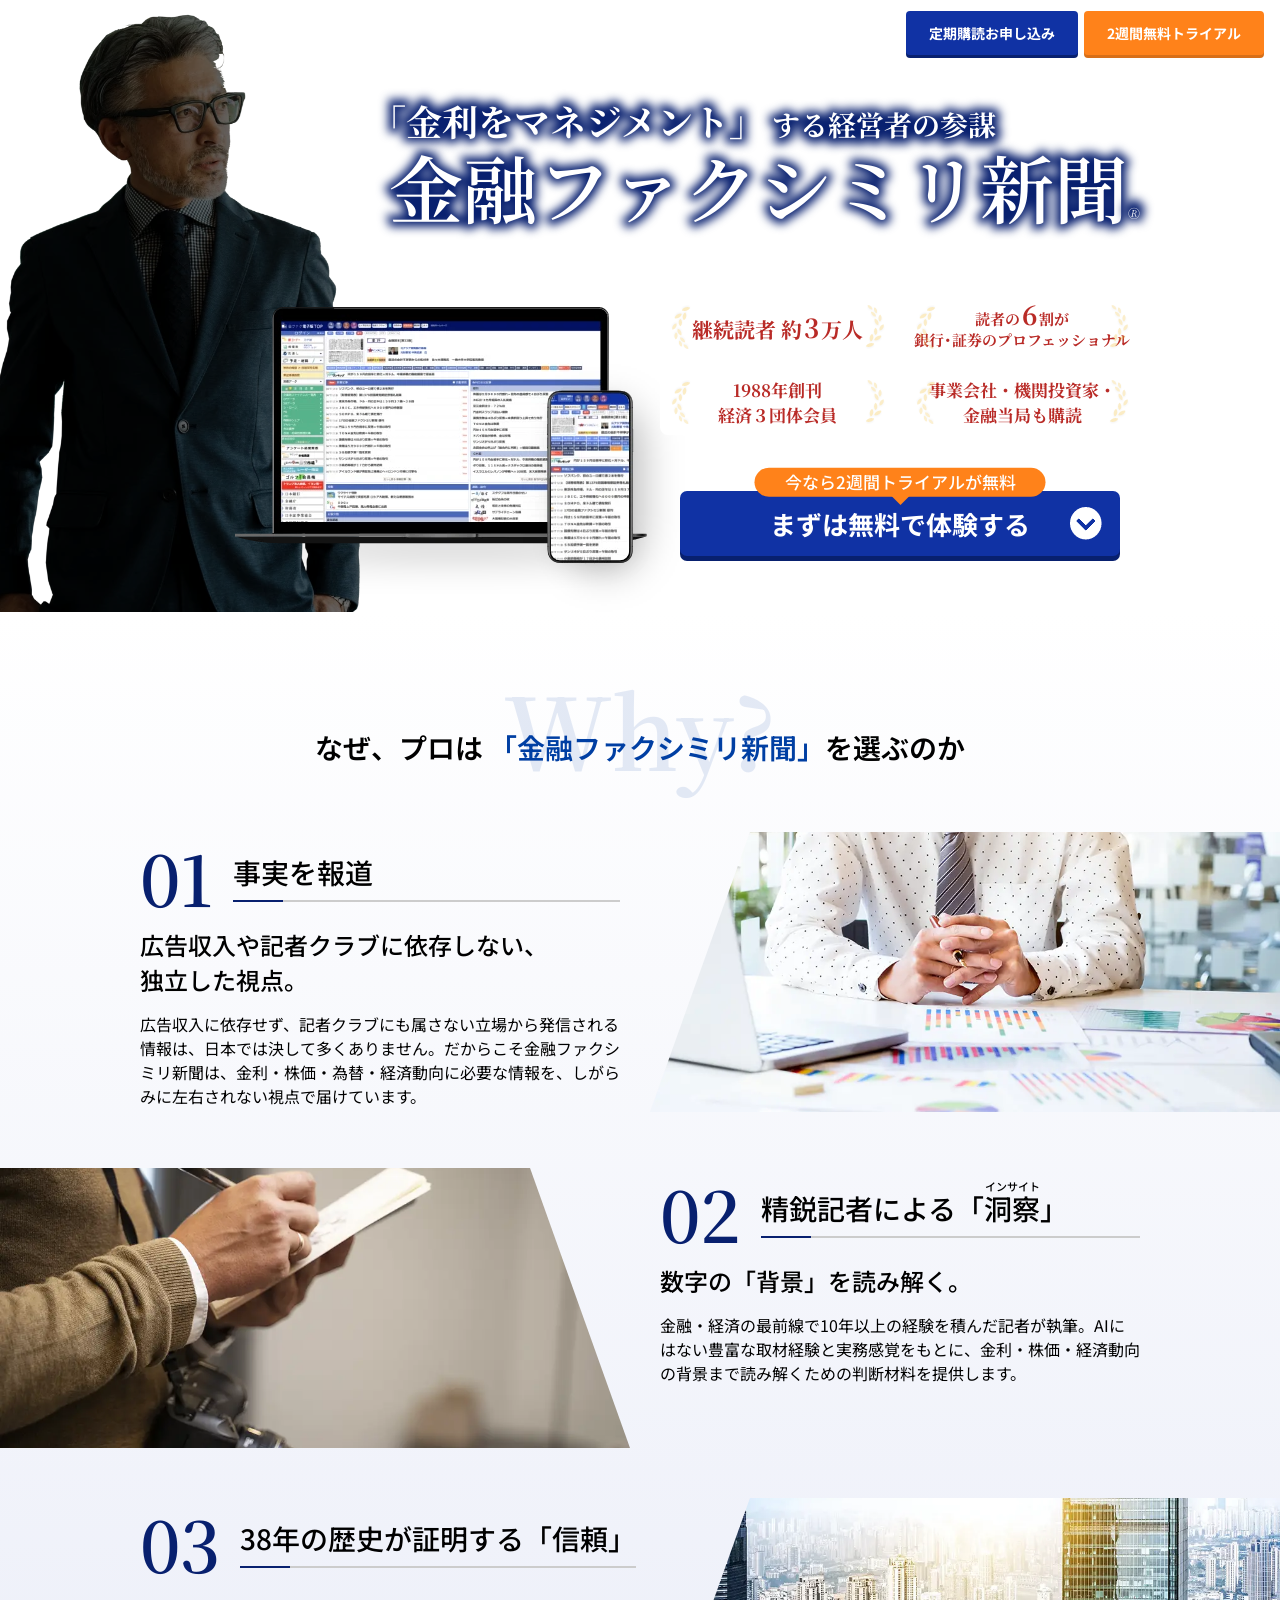
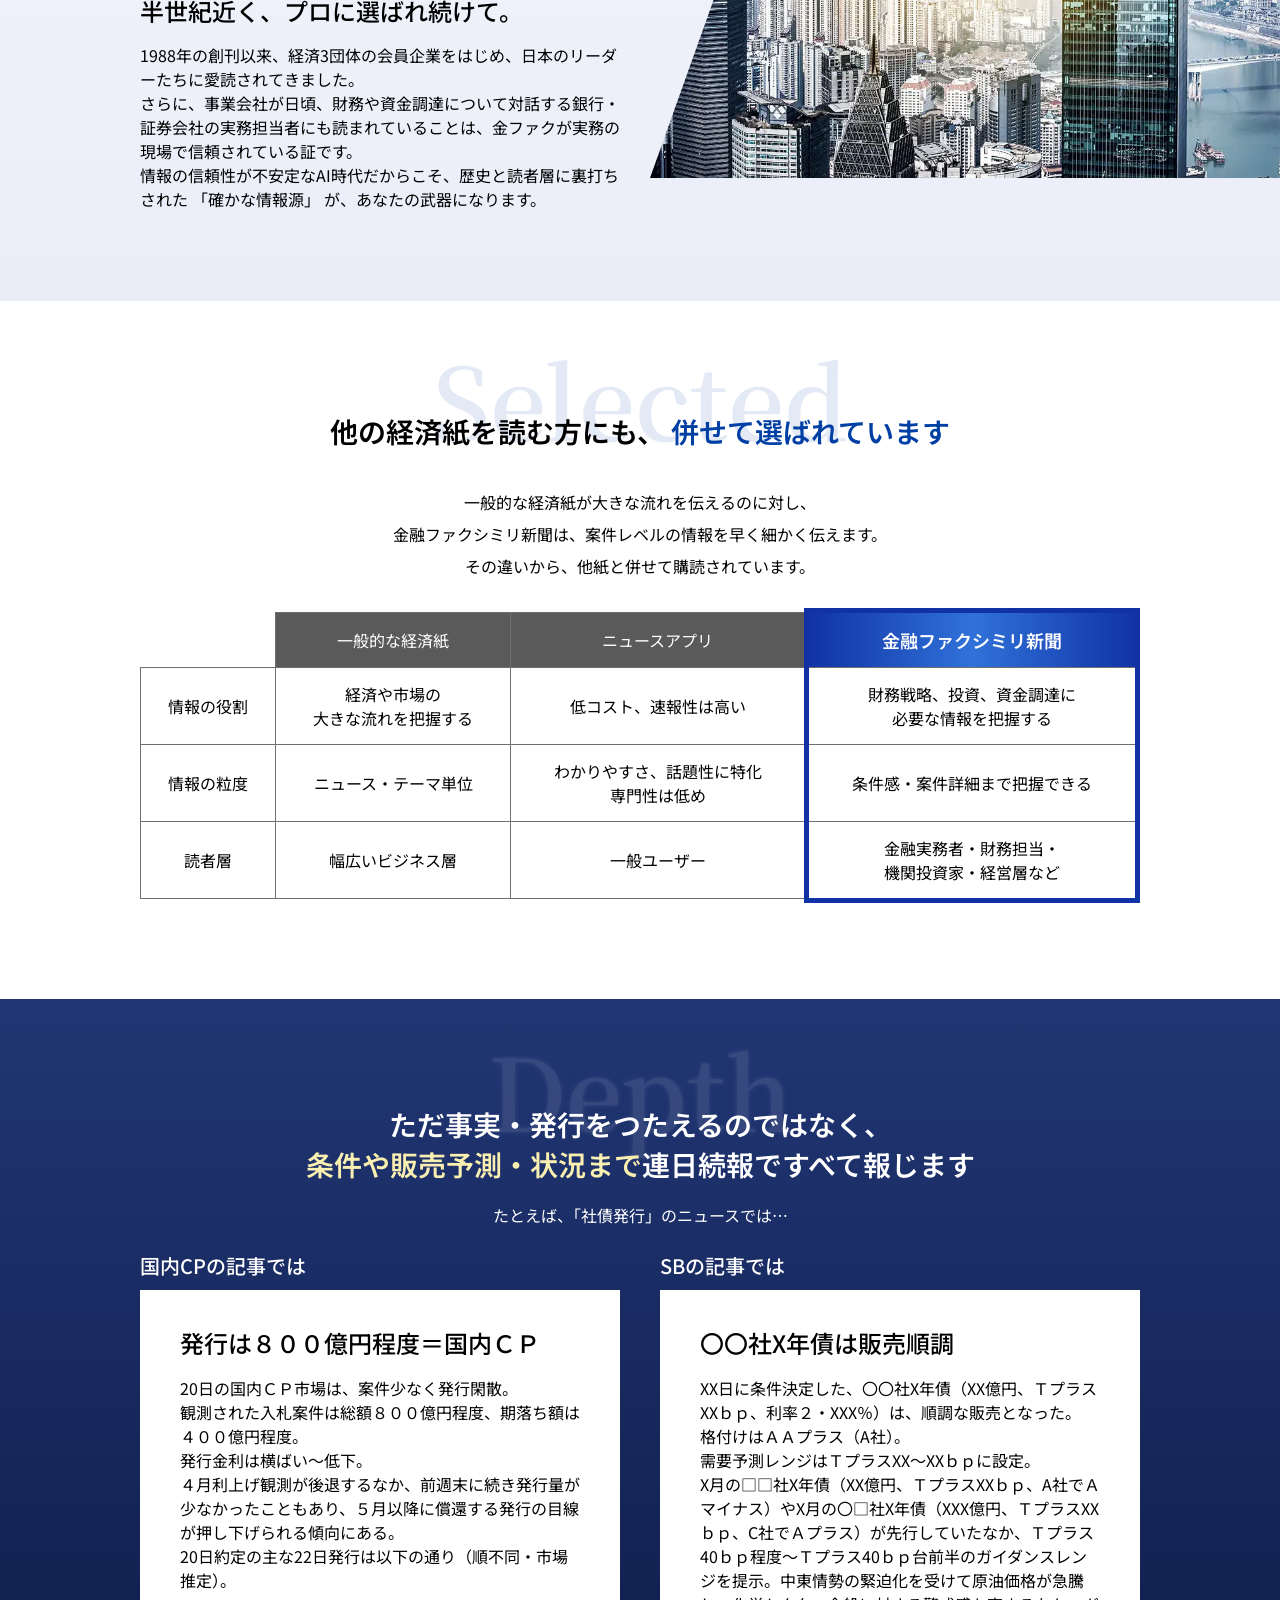
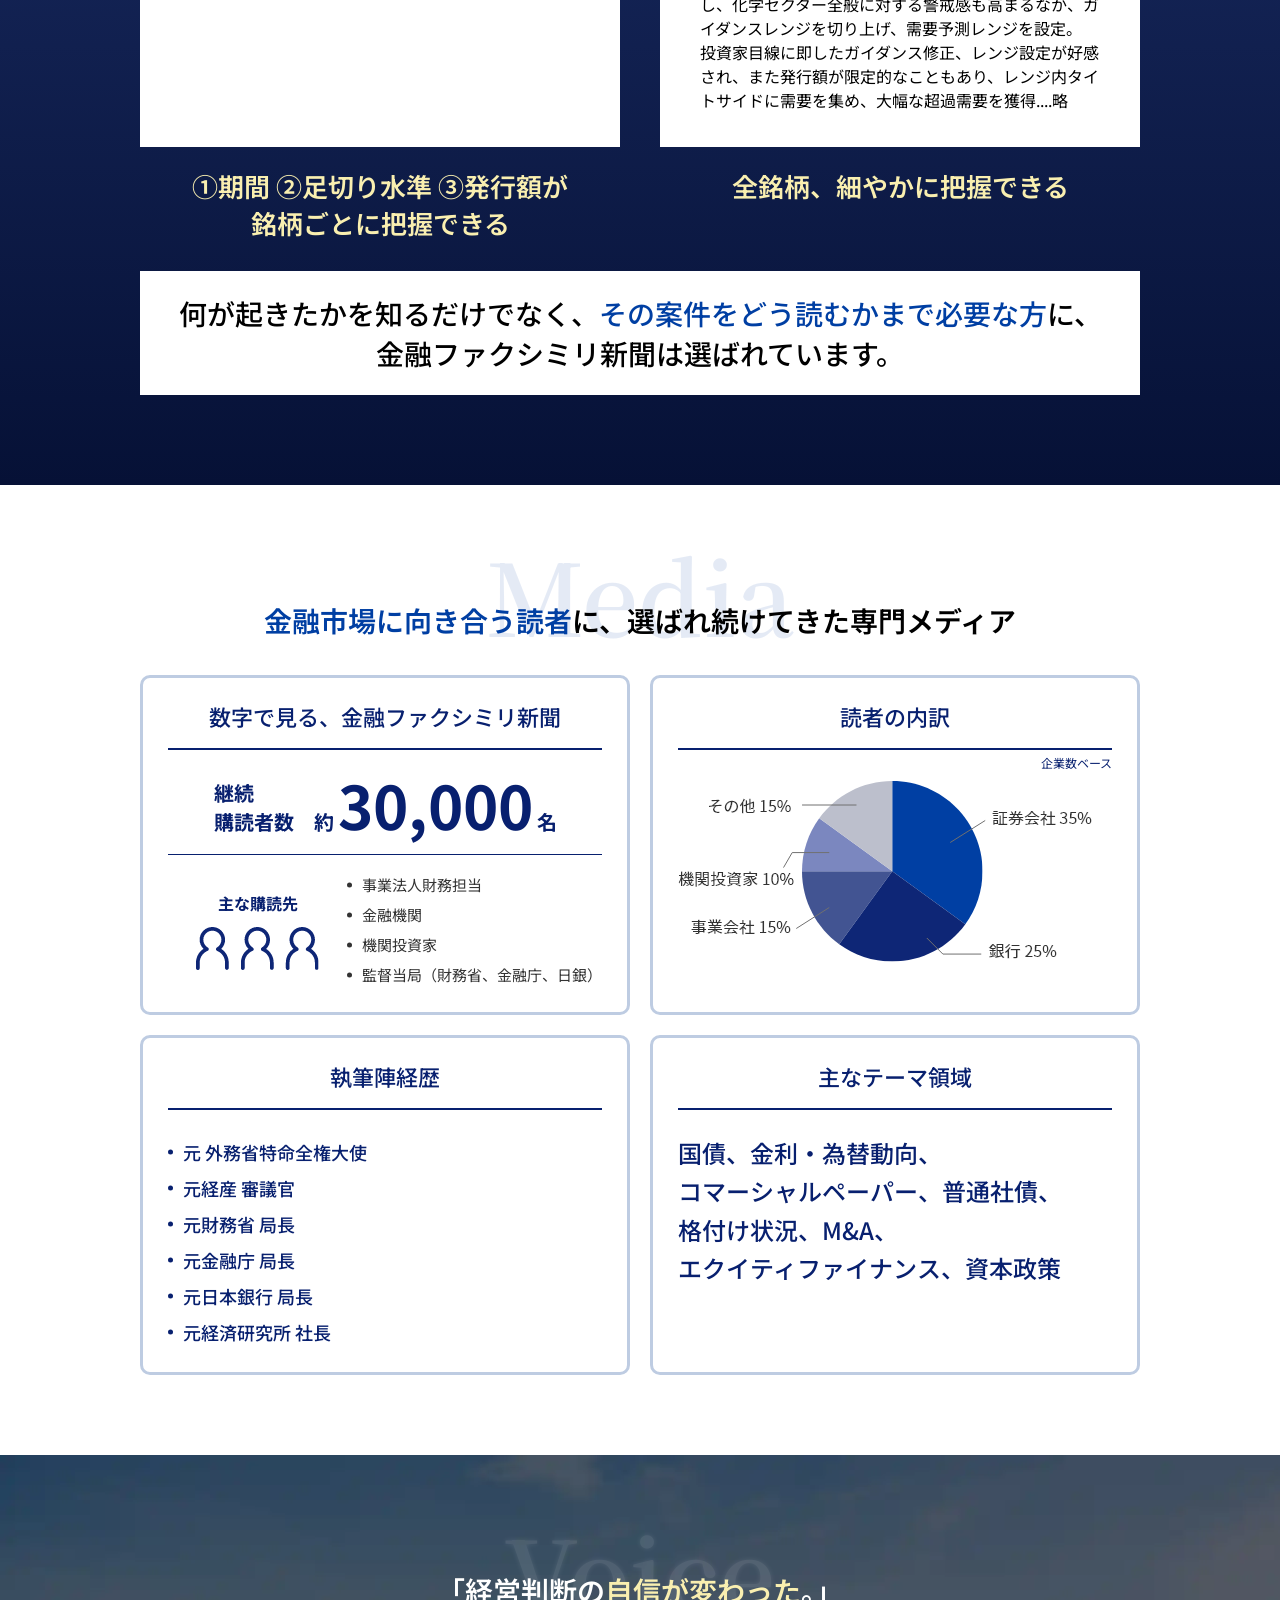
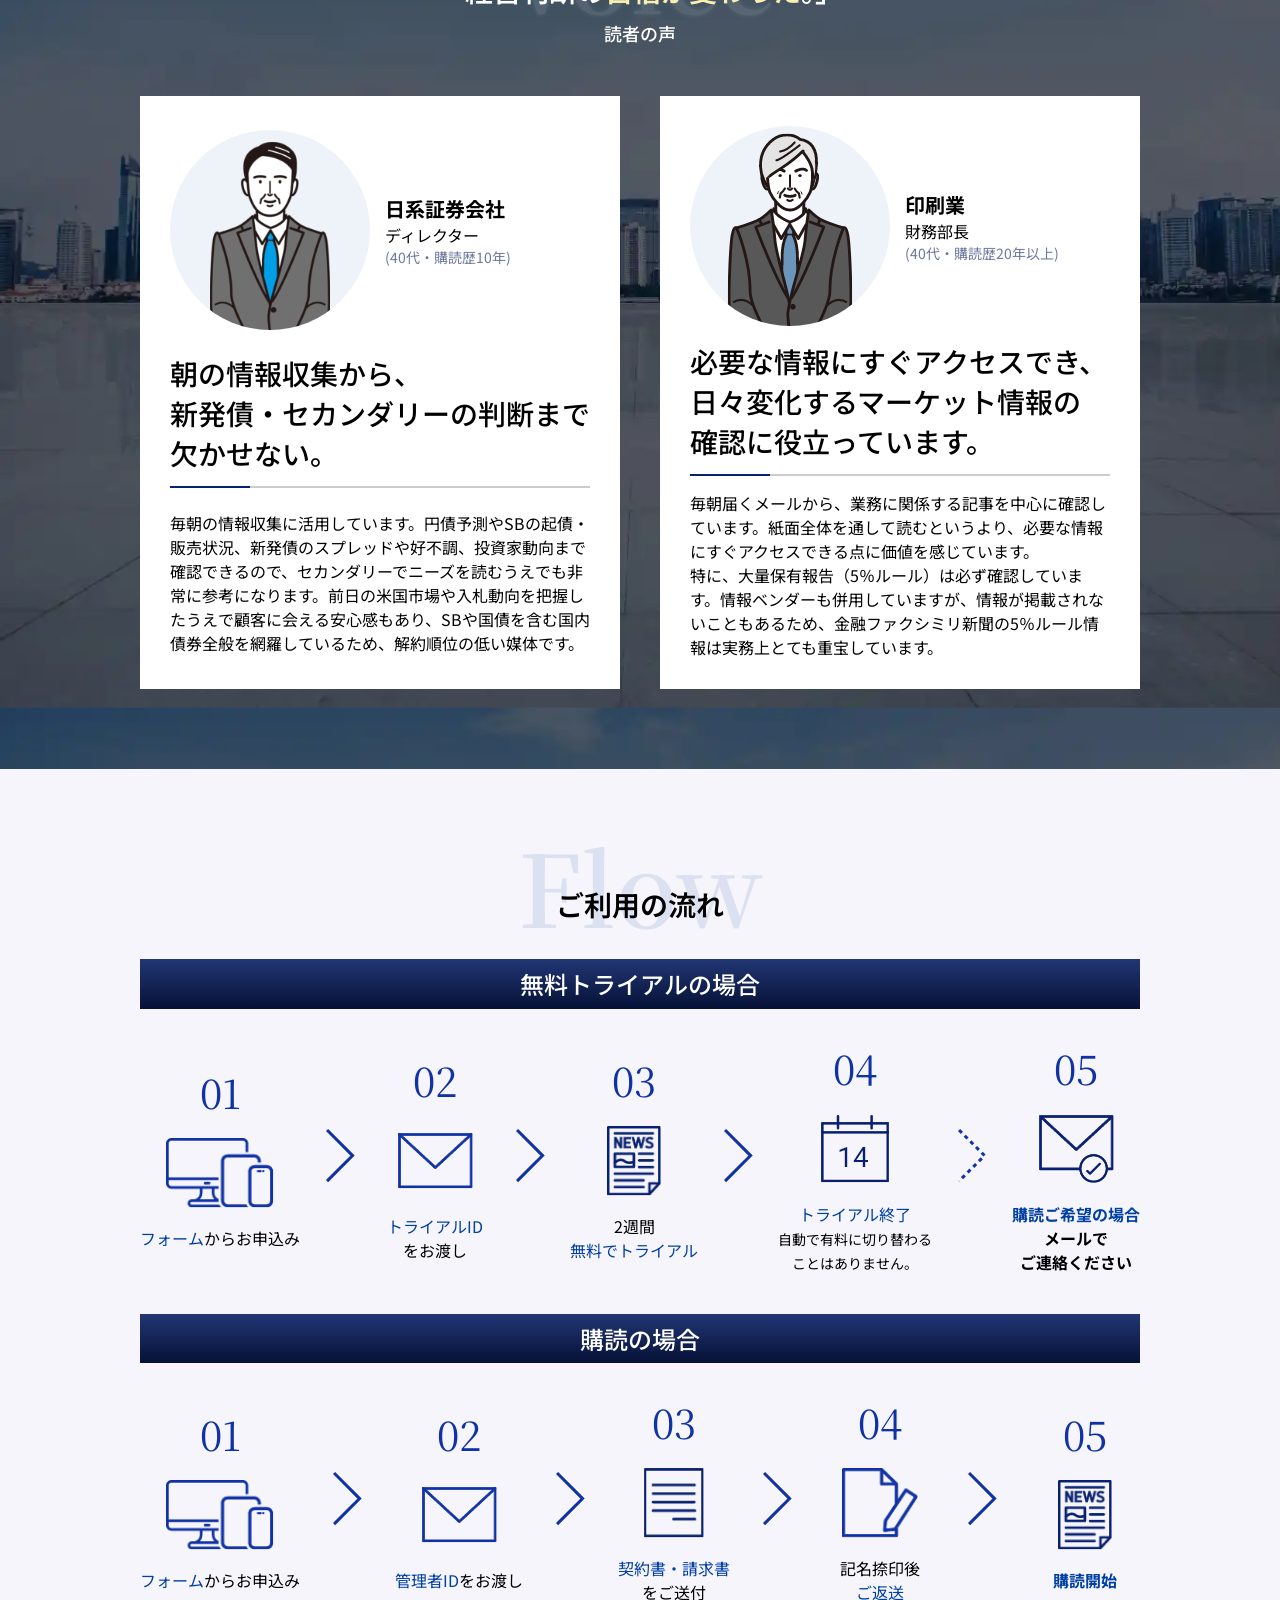
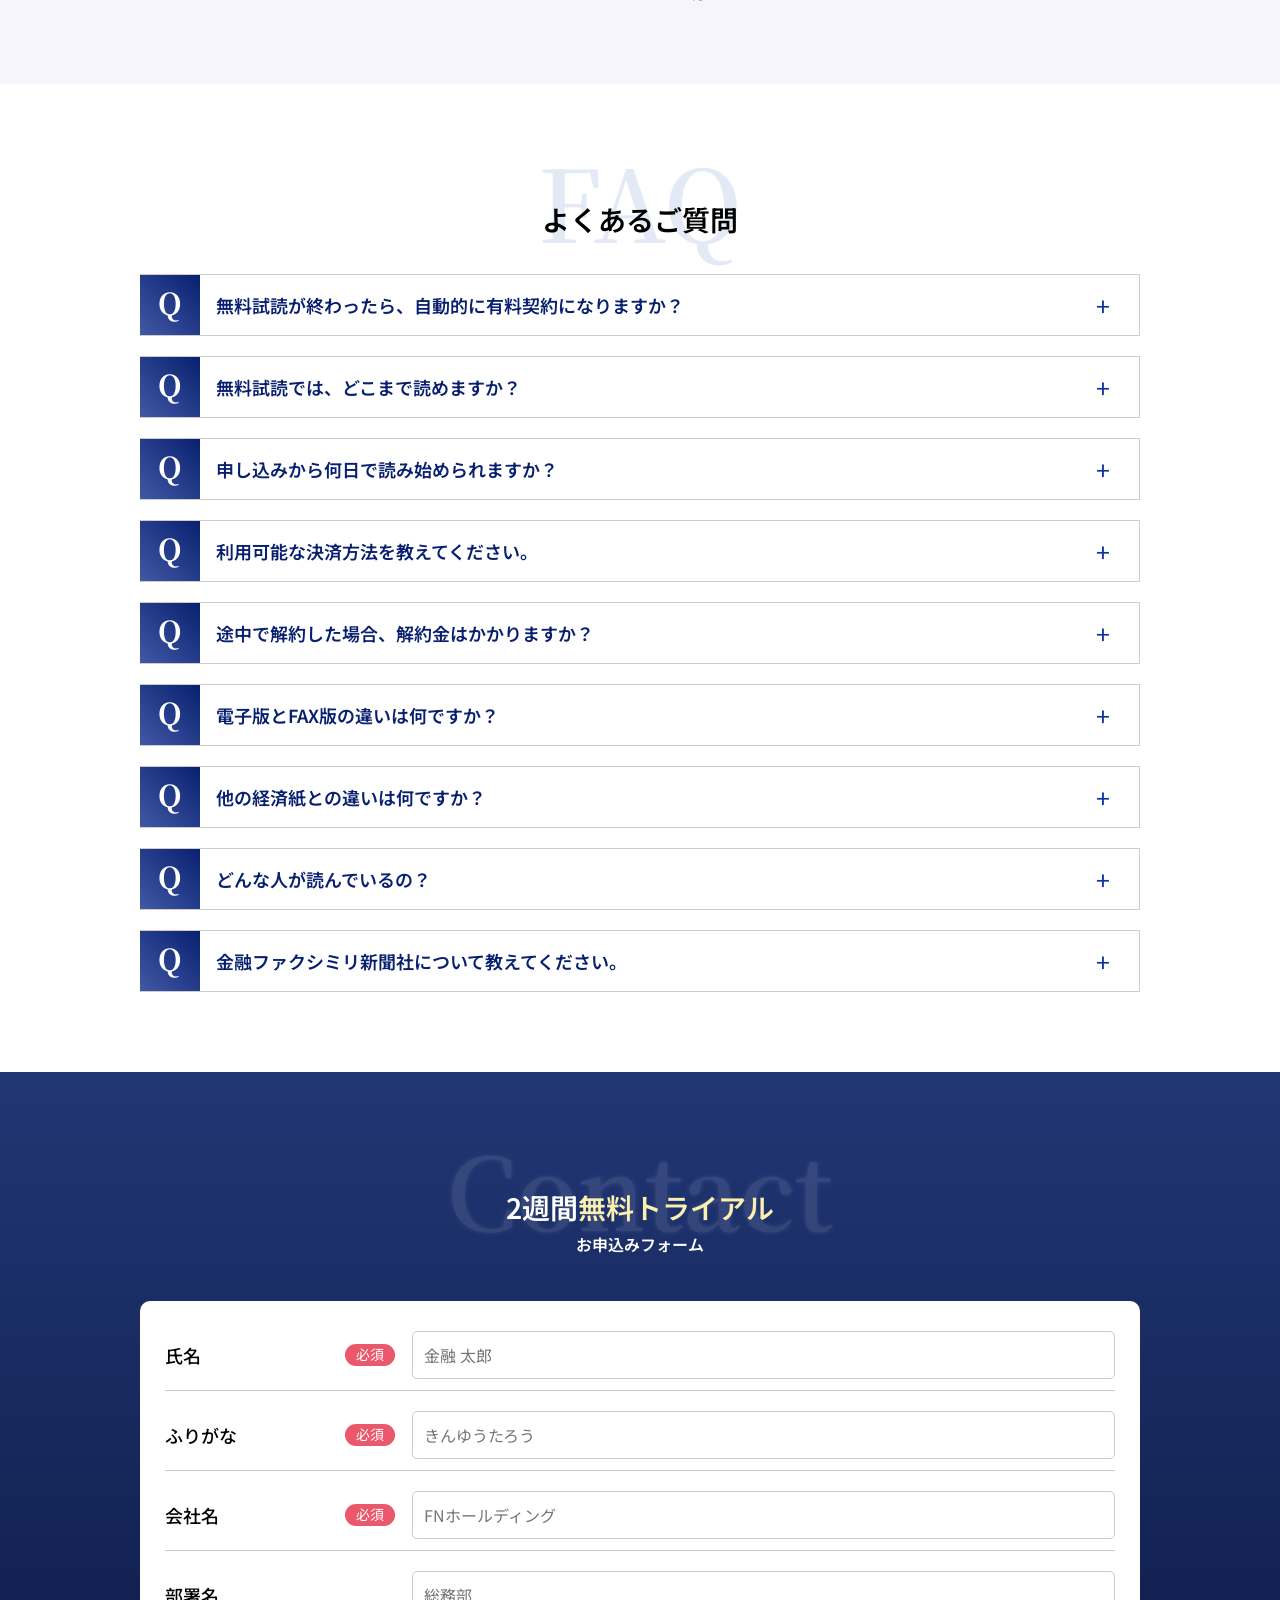
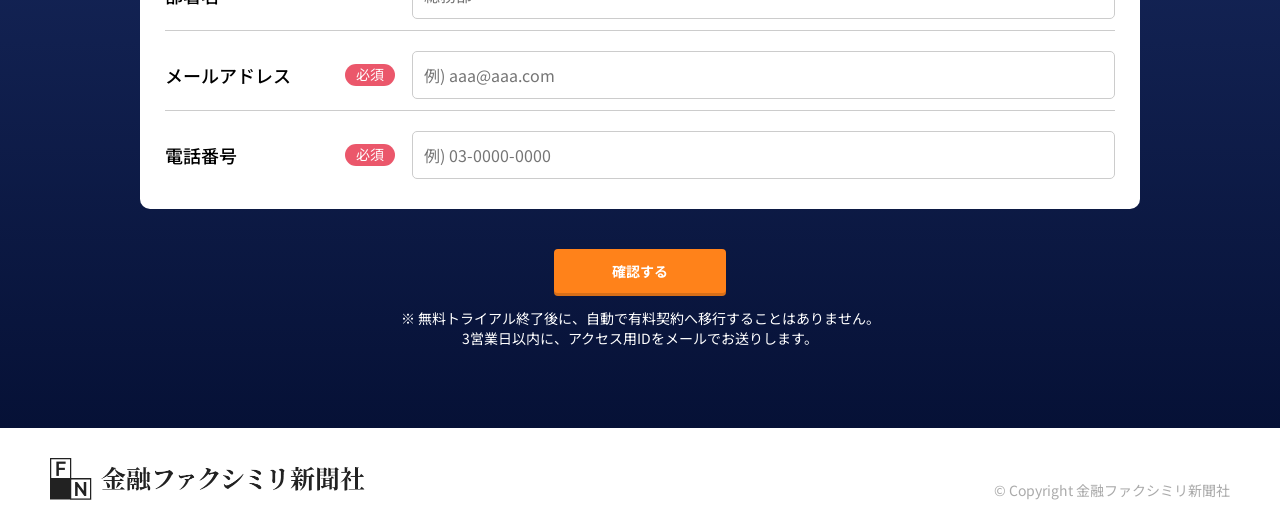
==== index.html @ b2d5203c "form edited on man" ====
<!DOCTYPE html>
<html lang="ja">

<head>
  <base href="/">
  <meta charset="UTF-8">
  <meta name="viewport" content="width=device-width, initial-scale=1.0">
  <title>金ファク｜金融ファクシミリ新聞｜「金利をマネジメント」する経営者の参謀</title>
  <meta name="description"
      content="1988年創刊の独立系金融新聞。広告なしのマクロ経済・金融分析で相場観を養い、継続読者約3万人。銀行・証券プロも読む経営者向けメディア。2週間無料試読（自動課金なし）。">
  <meta name="keywords" content="金ファク,金融ファクシミリ新聞,金融新聞,マクロ経済,金利,経営,投資判断,相場観,試読,金融ニュース">
  <meta name="robots" content="index, follow">
  <link rel="canonical" href="https://kinfaku.jp/">

  <!-- Open Graph -->
  <meta property="og:type" content="website">
  <meta property="og:locale" content="ja_JP">
  <meta property="og:site_name" content="金融ファクシミリ新聞（金ファク）">
  <meta property="og:title" content="金ファク｜金融ファクシミリ新聞｜「金利をマネジメント」する経営者の参謀">
  <meta property="og:description"
      content="1988年創刊の独立系金融新聞。広告なしのマクロ経済・金融分析で相場観を養い、継続読者約3万人。銀行・証券プロも読む経営者向けメディア。2週間無料試読（自動課金なし）。">
  <meta property="og:url" content="https://kinfaku.jp/">
  <meta property="og:image" content="https://kinfaku.jp/assets/logo-white.png">
  <meta property="og:image:width" content="1200">
  <meta property="og:image:height" content="630">
  <meta property="og:image:alt" content="金融ファクシミリ新聞（金ファク）—「金利をマネジメント」する経営者の参謀">

  <!-- Twitter Card -->
  <meta name="twitter:card" content="summary_large_image">
  <meta name="twitter:title" content="金ファク｜金融ファクシミリ新聞｜「金利をマネジメント」する経営者の参謀">
  <meta name="twitter:description"
      content="1988年創刊の独立系金融新聞。広告なしのマクロ経済・金融分析で相場観を養い、継続読者約3万人。銀行・証券プロも読む経営者向けメディア。2週間無料試読（自動課金なし）。">
  <meta name="twitter:image" content="https://kinfaku.jp/assets/logo-white.png">

  <link rel="icon" href="favicon.ico" sizes="any">
  <link rel="preconnect" href="https://fonts.googleapis.com">
  <link rel="preconnect" href="https://fonts.gstatic.com" crossorigin>
  <link
      href="https://fonts.googleapis.com/css2?family=Noto+Sans+JP:wght@100..900&family=Noto+Serif+JP:wght@200..900&display=swap"
      rel="stylesheet">

  <link rel="stylesheet" href="css/style.css">
  <script src="js/main.js" defer></script>

  <!-- Structured data: NewsMediaOrganization + WebSite + WebPage -->
  <script type="application/ld+json">
  {
    "@context": "https://schema.org",
    "@graph": [
      {
        "@type": "NewsMediaOrganization",
        "@id": "https://kinfaku.jp/#organization",
        "name": "金融ファクシミリ新聞社",
        "alternateName": ["金ファク", "金融ファクシミリ新聞"],
        "url": "https://kinfaku.jp/",
        "foundingDate": "1988",
        "description": "広告なしの独立系金融新聞。マクロ経済・金融分析で経営者の相場観と投資判断を支援する。",
        "logo": {
          "@type": "ImageObject",
          "url": "https://kinfaku.jp/assets/logo.png"
        }
      },
      {
        "@type": "WebSite",
        "@id": "https://kinfaku.jp/#website",
        "url": "https://kinfaku.jp/",
        "name": "金融ファクシミリ新聞（金ファク）",
        "alternateName": "金ファク",
        "publisher": { "@id": "https://kinfaku.jp/#organization" },
        "inLanguage": "ja"
      },
      {
        "@type": "WebPage",
        "@id": "https://kinfaku.jp/#webpage",
        "url": "https://kinfaku.jp/",
        "name": "金ファク｜金融ファクシミリ新聞｜「金利をマネジメント」する経営者の参謀",
        "description": "1988年創刊の独立系金融新聞。広告なしのマクロ経済・金融分析で相場観を養い、継続読者約3万人。銀行・証券プロも読む経営者向けメディア。2週間無料試読（自動課金なし）。",
        "isPartOf": { "@id": "https://kinfaku.jp/#website" },
        "about": { "@id": "https://kinfaku.jp/#organization" },
        "inLanguage": "ja"
      }
    ]
  }
  </script>
</head>

<body>
  <a class="skip-link" href="#main">本文へスキップ</a>

  <header>
    <div class="header-container">
      <img src="assets/logo-white.png" alt="金融ファクシミリ新聞社-ロゴ">
      <div class="header-buttons">
        <a class="main-button blue" href="https://kinfaku.jp/entry.php" target="_blank">定期購読<br class="sp-only">お申し込み</a>
        <button class="main-button orange" onclick="goToSection('form_section')">2週間無料トライアル<img src="assets/arrow-down.png" alt="下矢印" class="sp-only"></button>
      </div>
    </div>
  </header>

  <main id="main">
    <section class="main-visual section" aria-labelledby="main-visual-heading">
      <div class="inner-container">
        <div class="main-visual-heading">
          <h1>金融ファクシミリ新聞<span>🄬</span></h1>
          <h2 id="main-visual-heading">
            <span>「金利をマネジメント」</span>
            <span>する経営者の参謀</span>
          </h2>
        </div>
        <div class="main-visual-container">
          <img src="assets/main-visual-devices.webp" alt="パソコンと携帯">
          <div class="main-visual-list">
            <p class="bigger">継続読者 約<span>3</span>万人</p>
            <p class="smaller">読者の<span>6</span>割が<br>銀行･証券のプロフェッショナル</p>
            <p>1988年創刊<br>経済３団体会員</p>
            <p>事業会社・機関投資家・<br>金融当局も購読</p>
          </div>
          <button class="main-button blue" onclick="goToSection('form_section')">
            <span>今なら2週間トライアルが無料</span>
            まずは無料で体験する
            <img src="assets/arrow-down.png" alt="下矢印">
          </button>
        </div>
        <!-- <a class="main-button sp-only" href="https://kinfaku.jp/entry.php" target="_blank">定期購読お申し込み</a> -->
      </div>
    </section>

    <section class="why-us section" aria-labelledby="why-us-heading">
      <div class="full inner-container">
        <h3 id="why-us-heading">なぜ、プロは<br class="sp-only"> <span class="blue-highlight">「金融ファクシミリ新聞」</span>を<br class="sp-only">選ぶのか</h3>
        <div class="numbered-item left">
          <div class="numbered-content">
            <div class="numbered-content-header">
              <p>01</p>
              <h4>事実を報道</h4>
            </div>
            <h5>広告収入や記者クラブに依存しない、<br>独立した視点。</h5>
            <p>
              広告収入に依存せず、記者クラブにも属さない立場から発信される情報は、日本では決して多くありません。だからこそ金融ファクシミリ新聞は、金利・株価・為替・経済動向に必要な情報を、しがらみに左右されない視点で届けています。
            </p>
          </div>
          <div class="numbered-content-image">
            <img src="assets/why-us-1.webp" alt="精鋭記者による「洞察」">
          </div>
        </div>
        <div class="numbered-item right">
          <div class="numbered-content">
            <div class="numbered-content-header">
              <p>02</p>
              <h4>精鋭記者による<span>「洞察」</span></h4>
            </div>
            <h5>数字の「背景」を読み解く。</h5>
            <p>金融・経済の最前線で10年以上の経験を積んだ記者が執筆。AIにはない豊富な取材経験と実務感覚をもとに、金利・株価・経済動向の背景まで読み解くための判断材料を提供します。</p>
          </div>
          <div class="numbered-content-image"><img src="assets/why-us-2.webp" alt="精鋭記者による「洞察」"></div>
        </div>
        <div class="numbered-item left">
          <div class="numbered-content">
            <div class="numbered-content-header">
              <p>03</p>
              <h4>38年の歴史が証明する<br class="sp-only">「信頼」</h4>
            </div>
            <h5>半世紀近く、プロに選ばれ続けて。</h5>
            <p>1988年の創刊以来、経済3団体の会員企業をはじめ、日本のリーダーたちに愛読されてきました。<br>
              さらに、事業会社が日頃、財務や資金調達について対話する銀行・証券会社の実務担当者にも読まれていることは、金ファクが実務の現場で信頼されている証です。<br>
              情報の信頼性が不安定なAI時代だからこそ、歴史と読者層に裏打ちされた 「確かな情報源」 が、あなたの武器になります。</p>
          </div>
          <div class="numbered-content-image"><img src="assets/why-us-3.webp" alt="38年の歴史が証明する「信頼」"></div>
        </div>
      </div>
    </section>

    <section class="selected-by section" aria-labelledby="selected-by-heading">
      <div class="inner-container">
        <h3 id="selected-by-heading">他の経済紙を読む方にも、<br class="sp-only"> <span class="blue-highlight">併せて選ばれています</span></h3>
        <p>一般的な経済紙が大きな流れを伝えるのに対し、<br>金融ファクシミリ新聞は、案件レベルの情報を<br class="sp-only">早く細かく伝えます。<br>その違いから、他紙と併せて購読されています。</p>
        <div class="selected-by-table">
          <table>
            <thead>
              <tr>
                <th class="th-empty"></th>
                <th>一般的な<br class="sp-only">経済紙</th>
                <th>ニュース<br class="sp-only">アプリ</th>
                <th class="th-main">金融<br class="sp-only">ファクシミリ新聞</th>
              </tr>
            </thead>
            <tbody>
              <tr>
                <td>情報の<br class="tablet-only"><br class="sp-only">役割</td>
                <td>経済や市場の<br>大きな流れを<br class="tablet-only"><br class="sp-only">把握する</td>
                <td>低コスト、<br class="sp-only">速報性は高い</td>
                <td class="td-main">財務戦略、投資、<br class="tablet-only"><br class="sp-only">資金調達に<br class="pc-only"><br class="sp-only">必要な<br
                      class="tablet-only">情報を<br class="sp-only">把握する</td>
              </tr>
              <tr>
                <td>情報の<br class="tablet-only"><br class="sp-only">粒度</td>
                <td>ニュース・<br class="tablet-only"><br class="sp-only">テーマ単位</td>
                <td>わかりやすさ、<br class="tablet-only"><br class="sp-only">話題性に特化<br>専門性は低め</td>
                <td class="td-main">条件感・<br class="sp-only">案件詳細まで<br class="sp-only">把握できる</td>
              </tr>
              <tr>
                <td class="no-wrap">読者層</td>
                <td>幅広い<br class="sp-only">ビジネス層</td>
                <td>一般ユーザー</td>
                <td class="td-main"><span class="sp-only">・</span>金融実務者<br class="sp-only">・財務担当<br class="sp-only">・<br class="pc-only"><br class="tablet-only">機関投資家<br class="sp-only">・経営層など</td>
              </tr>
            </tbody>
          </table>
        </div>
      </div>
    </section>

    <section class="depth-section section dark-section" aria-labelledby="depth-section-heading">
      <div class="inner-container">
        <h3 id="depth-section-heading">ただ事実・発行をつたえる<br class="sp-only">のではなく、<br><span
              class="yellow-highlight">条件や販売予測・状況まで</span><br class="sp-only">連日続報ですべて報じます</h3>
        <p>たとえば、「社債発行」のニュースでは…</p>
        <div class="depth-section-content">
          <div class="depth-section-content-item">
            <p class="depth-section-item-title">国内CPの記事では</p>
            <div class="depth-section-content-item-inner">
              <h4>発行は８００億円程度＝国内ＣＰ</h4>
              <p>20日の国内ＣＰ市場は、案件少なく発行閑散。<br>
                観測された入札案件は総額８００億円程度、<br class="tablet-only">期落ち額は４００億円程度。<br>
                発行金利は横ばい～低下。<br>
                ４月利上げ観測が後退するなか、前週末に<br class="tablet-only">続き発行量が少なかったこともあり、５月以降に<br
                    class="tablet-only">償還する発行の目線が押し下げられる<br class="tablet-only">傾向にある。<br>
                20日約定の主な22日発行は以下の通り<br class="tablet-only">（順不同・市場推定）。
              </p>
            </div>
            <p class="yellow-highlight sp-only">①期間 ②足切り水準 ③発行額が<br>銘柄ごとに把握できる</p>
          </div>
          <div class="depth-section-content-item">
            <p class="depth-section-item-title">SBの記事では</p>
            <div class="depth-section-content-item-inner">
              <h4>〇〇社X年債は販売順調</h4>
              <p>XX日に条件決定した、〇〇社X年債（XX億円、<br class="tablet-only">ＴプラスXXｂｐ、利率２・XXX％）は、<br
                    class="tablet-only">順調な販売となった。<br>
                格付けはＡＡプラス（A社）。<br>
                需要予測レンジはＴプラスXX～XXｂｐに設定。<br>
                X月の□□社X年債（XX億円、ＴプラスXXｂｐ、<br class="tablet-only">A社でＡマイナス）やX月の〇□社X年債<br
                    class="tablet-only">（XXX億円、ＴプラスXXｂｐ、C社でＡプラス）が先行していたなか、Ｔプラス40ｂｐ程度～<br
                    class="tablet-only">Ｔプラス40ｂｐ台前半のガイダンスレンジを<br class="tablet-only">提示。中東情勢の緊迫化を受けて原油価格が<br
                    class="tablet-only">急騰し、化学セクター全般に対する警戒感も<br class="tablet-only">高まるなか、ガイダンスレンジを切り上げ、<br
                    class="tablet-only">需要予測レンジを設定。<br>
                投資家目線に即したガイダンス修正、<br class="tablet-only">レンジ設定が好感され、また発行額が限定的な<br
                    class="tablet-only">こともあり、レンジ内タイトサイドに需要を<br class="tablet-only">集め、大幅な超過需要を獲得....略
              </p>
            </div>
            <p class="yellow-highlight sp-only">全銘柄、細やかに把握できる</p>
          </div>
        </div>
        <div class="depth-section-content not-show-on-sp">
          <div class="depth-section-content-item">
            <p class="yellow-highlight">①期間 ②足切り水準 ③発行額が<br>銘柄ごとに把握できる</p>
          </div>
          <div class="depth-section-content-item">
            <p class="yellow-highlight">全銘柄、細やかに把握できる</p>
          </div>
        </div>
        <div class="depth-section-footer">
          <p>
            何が起きたかを知るだけでなく、<br class="sp-only"><span class="blue-highlight">その案件をどう読むかまで必要な方</span>に、<br>金融ファクシミリ新聞は<br class="sp-only">選ばれています。
          </p>
        </div>
      </div>
    </section>

    <section class="media section" aria-labelledby="media-heading">
      <div class="inner-container">
        <h3 id="media-heading"><span class="blue-highlight">金融市場に向き合う読者</span>に、<br class="tablet-only"><br class="sp-only">選ばれ続けてきた専門メディア
        </h3>
        <div class="media-content">
          <div class="media-item">
            <h4>数字で見る、金融ファクシミリ新聞</h4>
            <div class="media-item-inner media-numbers-container">
              <div class="media-number-header">
                <p>継続<br>購読者数</p>
                <p>約<span>30,000</span>名</p>
              </div>
              <div class="media-number-content">
                <p>主な購読先 <img src="assets/people-icon.png" alt="人のアイコン"></p>
                <ul>
                  <li>事業法人財務担当</li>
                  <li>金融機関</li>
                  <li>機関投資家</li>
                  <li>監督当局<br class="tablet-only">（財務省、金融庁、日銀）</li>
                </ul>
              </div>
            </div>
          </div>
          <div class="media-item">
            <h4>読者の内訳</h4>
            <div class="media-item-inner media-chart-container">
              <p>企業数ベース</p>
              <img src="assets/media-chart-1.png" alt="企業数ベースのグラフ">
            </div>
          </div>
          <div class="media-item">
            <h4>執筆陣経歴</h4>
            <div class="media-item-inner media-writers-container">
              <ul>
                <li>元 外務省特命全権大使</li>
                <li>元経産 審議官</li>
                <li>元財務省 局長</li>
                <li>元金融庁 局長</li>
                <li>元日本銀行 局長</li>
                <li>元経済研究所 社長</li>
              </ul>
            </div>
          </div>
          <div class="media-item">
            <h4>主なテーマ領域</h4>
            <div class="media-item-inner media-topics-container">
              <p>国債、金利・為替動向、<br>コマーシャルペーパー、普通社債、<br>格付け状況、M&A、<br>エクイティファイナンス、資本政策</p>
            </div>
          </div>
        </div>
      </div>
    </section>

    <section class="voice section dark-section" aria-labelledby="voice-heading">
      <div class="inner-container">
        <h3 id="voice-heading">「経営判断の<span class="yellow-highlight">自信が変わった</span>。」 </h3>
        <h4>読者の声</h4>
        <div class="voice-content">
          <div class="voice-item">
            <img src="assets/voice-2.png" alt="読者の声人">
            <div class="voice-item-header">
              <p class="voice-item-name">日系証券会社 </p>
              <p class="voice-item-position">ディレクター</p>
              <p class="voice-item-age">(40代・購読歴10年)</p>
            </div>
            <h5>朝の情報収集から、<br>新発債・セカンダリーの判断まで<br>欠かせない。</h5>
            <p>
              毎朝の情報収集に活用しています。円債予測やSBの起債・販売状況、新発債のスプレッドや好不調、投資家動向まで確認できるので、セカンダリーでニーズを読むうえでも非常に参考になります。前日の米国市場や入札動向を把握したうえで顧客に会える安心感もあり、SBや国債を含む国内債券全般を網羅しているため、解約順位の低い媒体です。
            </p>
          </div>
          <div class="voice-item">
            <img src="assets/voice-1.png" alt="読者の声人">
            <div class="voice-item-header">
              <p class="voice-item-name">印刷業</p>
              <p class="voice-item-position">財務部長</p>
              <p class="voice-item-age">(40代・購読歴20年以上)</p>
            </div>
            <h5>必要な情報にすぐアクセスでき、<br>日々変化するマーケット情報の<br>確認に役立っています。</h5>
            <p>
              毎朝届くメールから、業務に関係する記事を中心に確認しています。紙面全体を通して読むというより、必要な情報にすぐアクセスできる点に価値を感じています。<br>特に、大量保有報告（5％ルール）は必ず確認しています。情報ベンダーも併用していますが、情報が掲載されないこともあるため、金融ファクシミリ新聞の5％ルール情報は実務上とても重宝しています。
            </p>
          </div>
        </div>
      </div>
    </section>

    <section class="flow section" aria-labelledby="flow-heading">
      <div class="inner-container">
        <h3 id="flow-heading">ご利用の流れ</h3>
        <div class="flow-content">
          <div class="flow-item">
            <h4>無料トライアルの場合</h4>
            <div class="flow-list">
              <div class="flow-list-item">
                <p class="flow-number">01</p>
                <img src="assets/pc-icon.png" alt="フォームからお申込み">
                <p><span class="blue-highlight">フォーム</span><br class="tablet-only"><br class="sp-only">からお申込み</p>
              </div>
              <img src="assets/blue-arrow-right.png" alt="右矢印">
              <div class="flow-list-item">
                <p class="flow-number">02</p>
                <img src="assets/mail-icon.png" alt="トライアルIDをお渡し">
                <p><span class="blue-highlight">トライアルID</span><br>をお渡し</p>
              </div>
              <img src="assets/blue-arrow-right.png" alt="右矢印">
              <div class="flow-list-item">
                <p class="flow-number">03</p>
                <img src="assets/news-icon.png" alt="無料でトライアル">
                <p>2週間<span class="blue-highlight"><br>無料でトライアル</span></p>
              </div>
              <img src="assets/blue-arrow-right.png" alt="右矢印">
              <div class="flow-list-item">
                <p class="flow-number">04</p>
                <img src="assets/calendar-icon.png" alt="トライアル終了自動で有料に切り替わることはありません。">
                <p><span class="blue-highlight">トライアル終了</span><br><span class="smaller">自動で有料に切り替わる<br>ことはありません。</span>
                </p>
              </div>
              <img src="assets/blue-arrow-dotted-right.png" alt="右矢印">
              <div class="flow-list-item">
                <p class="flow-number">05</p>
                <img src="assets/mail-done-icon.png" alt="購読ご希望の場合メールでご連絡ください">
                <p class="bold"><span class="blue-highlight bold">購読ご希望の場合</span><br>メールで<br>ご連絡ください</p>
              </div>
            </div>
          </div>
          <div class="flow-item">
            <h4>購読の場合</h4>
            <div class="flow-list">
              <div class="flow-list-item">
                <p class="flow-number">01</p>
                <img src="assets/pc-icon.png" alt="フォームからお申込み">
                <p><span class="blue-highlight">フォーム</span><br class="tablet-only"><br class="sp-only">からお申込み</p>
              </div>
              <img src="assets/blue-arrow-right.png" alt="右矢印">
              <div class="flow-list-item">
                <p class="flow-number">02</p>
                <img src="assets/mail-icon.png" alt="管理者IDをお渡し">
                <p><span class="blue-highlight">管理者ID</span>をお渡し</p>
              </div>
              <img src="assets/blue-arrow-right.png" alt="右矢印">
              <div class="flow-list-item">
                <p class="flow-number">03</p>
                <img src="assets/form-icon.png" alt="契約書・請求書をご送付">
                <p><span class="blue-highlight">契約書・請求書</span><br>をご送付</p>
              </div>
              <img src="assets/blue-arrow-right.png" alt="右矢印">
              <div class="flow-list-item">
                <p class="flow-number">04</p>
                <img src="assets/write-icon.png" alt="記名捺印後ご返送">
                <p>記名捺印後<br><span class="blue-highlight">ご返送</span></p>
              </div>
              <img src="assets/blue-arrow-right.png" alt="右矢印">
              <div class="flow-list-item">
                <p class="flow-number">05</p>
                <img src="assets/news-icon.png" alt="購読開始">
                <p><span class="blue-highlight bold">購読開始</span></p>
              </div>
            </div>
          </div>
        </div>
      </div>
    </section>

    <section class="faq section" aria-labelledby="faq-heading">
      <div class="inner-container">
        <h3 id="faq-heading">よくあるご質問</h3>
        <div class="faq-content">
          <div class="faq-item">
            <button type="button" class="faq-question-container" onclick="toggleFaqItem(this)" aria-expanded="false">
              <p class="faq-mark question">Q</p>
              <p class="faq-question-text">無料試読が終わったら、自動<br class="sp-only">的に有料契約になりますか？</p>
              <span class="faq-toggle" aria-hidden="true">
                <span class="faq-icon faq-icon--plus">+</span>
                <span class="faq-icon faq-icon--minus">−</span>
              </span>
            </button>
            <div class="faq-answer-container">
              <p class="faq-mark answer">A</p>
              <p>試読終了後、自動的に有料契約にはなりません。購読をご希望の場合は、メール等でご連絡ください。契約書をお送りしますので、記名・捺印の上書類が弊社に届いてから購読開始となります。</p>
            </div>
          </div>
          <div class="faq-item">
            <button type="button" class="faq-question-container" onclick="toggleFaqItem(this)" aria-expanded="false">
              <p class="faq-mark question">Q</p>
              <p class="faq-question-text">無料試読では、<br class="sp-only">どこまで読めますか？</p>
              <span class="faq-toggle" aria-hidden="true">
                <span class="faq-icon faq-icon--plus">+</span>
                <span class="faq-icon faq-icon--minus">−</span>
              </span>
            </button>
            <div class="faq-answer-container">
              <p class="faq-mark answer">A</p>
              <p>ご契約時と同じほぼすべてをご覧いただけます。</p>
            </div>
          </div>
          <div class="faq-item">
            <button type="button" class="faq-question-container" onclick="toggleFaqItem(this)" aria-expanded="false">
              <p class="faq-mark question">Q</p>
              <p class="faq-question-text">申し込みから何日で<br class="sp-only">読み始められますか？</p>
              <span class="faq-toggle" aria-hidden="true">
                <span class="faq-icon faq-icon--plus">+</span>
                <span class="faq-icon faq-icon--minus">−</span>
              </span>
            </button>
            <div class="faq-answer-container">
              <p class="faq-mark answer">A</p>
              <p>通常2営業日以内にご案内いたします。購読される場合、お客様情報をいただいてからの2営業日以内にご覧いただけます。</p>
            </div>
          </div>
          <div class="faq-item">
            <button type="button" class="faq-question-container" onclick="toggleFaqItem(this)" aria-expanded="false">
              <p class="faq-mark question">Q</p>
              <p class="faq-question-text">利用可能な決済方法を<br class="sp-only">教えてください。</p>
              <span class="faq-toggle" aria-hidden="true">
                <span class="faq-icon faq-icon--plus">+</span>
                <span class="faq-icon faq-icon--minus">−</span>
              </span>
            </button>
            <div class="faq-answer-container">
              <p class="faq-mark answer">A</p>
              <p>請求書払い または クレジットカード決済になります。</p>
            </div>
          </div>
          <div class="faq-item">
            <button type="button" class="faq-question-container" onclick="toggleFaqItem(this)" aria-expanded="false">
              <p class="faq-mark question">Q</p>
              <p class="faq-question-text">途中で解約した場合、<br class="sp-only">解約金はかかりますか？</p>
              <span class="faq-toggle" aria-hidden="true">
                <span class="faq-icon faq-icon--plus">+</span>
                <span class="faq-icon faq-icon--minus">−</span>
              </span>
            </button>
            <div class="faq-answer-container">
              <p class="faq-mark answer">A</p>
              <p>前払いになりますので残金の返金はございません。更新停止として次回の更新から停止されます。</p>
            </div>
          </div>
          <div class="faq-item">
            <button type="button" class="faq-question-container" onclick="toggleFaqItem(this)" aria-expanded="false">
              <p class="faq-mark question">Q</p>
              <p class="faq-question-text">電子版とFAX版の<br class="sp-only">違いは何ですか？</p>
              <span class="faq-toggle" aria-hidden="true">
                <span class="faq-icon faq-icon--plus">+</span>
                <span class="faq-icon faq-icon--minus">−</span>
              </span>
            </button>
            <div class="faq-answer-container">
              <p class="faq-mark answer">A</p>
              <p>
                Webブラウザ上で閲覧いただけるものが電子版、FAX回線経由でお使いのFAX機・複合機で受信できるのがFAX版になります。また電子版には各過去記事やCP・SB等もデータベースとしてご覧いただけます。また、その他のサービスも電子版経由でご利用いただけます。
              </p>
            </div>
          </div>
          <div class="faq-item">
            <button type="button" class="faq-question-container" onclick="toggleFaqItem(this)" aria-expanded="false">
              <p class="faq-mark question">Q</p>
              <p class="faq-question-text">他の経済紙との違<br class="sp-only">いは何ですか？</p>
              <span class="faq-toggle" aria-hidden="true">
                <span class="faq-icon faq-icon--plus">+</span>
                <span class="faq-icon faq-icon--minus">−</span>
              </span>
            </button>
            <div class="faq-answer-container">
              <p class="faq-mark answer">A</p>
              <p>
                金利情報（CP、SB、国債、スワップレート等）、シンジケート・ローン、IPO・PO、格付、M&amp;A等金融資本市場のプロ向け情報が予測、現況、販売状況含め多く深堀して掲載されています。とりわけ金利に関する情報が網羅されているのは弊紙以外にはありません。
              </p>
            </div>
          </div>
          <div class="faq-item">
            <button type="button" class="faq-question-container" onclick="toggleFaqItem(this)" aria-expanded="false">
              <p class="faq-mark question">Q</p>
              <p class="faq-question-text">どんな人が読んでいるの？</p>
              <span class="faq-toggle" aria-hidden="true">
                <span class="faq-icon faq-icon--plus">+</span>
                <span class="faq-icon faq-icon--minus">−</span>
              </span>
            </button>
            <div class="faq-answer-container">
              <p class="faq-mark answer">A</p>
              <p>銀行・証券・保険・信金・信組等金融機関、官公庁、機関投資家、事業会社の財務部門など、金融資本市場のプロフェッショナルの方々に購読いただいてます。</p>
            </div>
          </div>
          <div class="faq-item">
            <button type="button" class="faq-question-container" onclick="toggleFaqItem(this)" aria-expanded="false">
              <p class="faq-mark question">Q</p>
              <p class="faq-question-text">金融ファクシミリ新聞社に<br class="sp-only">ついて教えてください。</p>
              <span class="faq-toggle" aria-hidden="true">
                <span class="faq-icon faq-icon--plus">+</span>
                <span class="faq-icon faq-icon--minus">−</span>
              </span>
            </button>
            <div class="faq-answer-container">
              <p class="faq-mark answer">A</p>
              <p>
                金融ファクシミリ新聞社は1988年9月の創刊から約38年間にわたり「CP」「SB」「スワップレート」「IPO・PO」「格付」「ABS」「M&amp;A」「投資ファンド」等多岐にわたり、金融市場のプロと呼ばれる方を中心にご愛顧いただいている新聞社です。創刊から現在まで金融市場に根ざして報道しています。
              </p>
            </div>
          </div>
        </div>
      </div>
    </section>

    <section class="contact section dark-section" id="form_section" aria-labelledby="contact-heading">
      <div class="inner-container">
        <h3 id="contact-heading">2週間<span class="yellow-highlight">無料トライアル</span></h3>
        <h4>お申込みフォーム</h4>

        <form class="trial-form" action="send.php" method="post" novalidate>
          <input type="text" name="company_url" class="form-honeypot" tabindex="-1" autocomplete="off"
              aria-hidden="true">
          <div class="form-body">
            <div class="form-row">
              <div class="form-label">
                <label for="name">氏名</label>
                <span class="required-badge">必須</span>
              </div>
              <div class="form-field">
                <input type="text" id="name" name="name" placeholder="金融 太郎" autocomplete="name" required>
              </div>
            </div>

            <div class="form-row">
              <div class="form-label">
                <label for="furigana">ふりがな</label>
                <span class="required-badge">必須</span>
              </div>
              <div class="form-field">
                <input type="text" id="furigana" name="furigana" placeholder="きんゆうたろう" required>
              </div>
            </div>

            <div class="form-row">
              <div class="form-label">
                <label for="company">会社名</label>
                <span class="required-badge">必須</span>
              </div>
              <div class="form-field">
                <input type="text" id="company" name="company" placeholder="FNホールディング" autocomplete="organization"
                    required>
              </div>
            </div>

            <div class="form-row">
              <div class="form-label">
                <label for="department">部署名</label>
              </div>
              <div class="form-field">
                <input type="text" id="department" name="department" placeholder="総務部"
                    autocomplete="organization-title">
              </div>
            </div>

            <div class="form-row">
              <div class="form-label">
                <label for="email">メールアドレス</label>
                <span class="required-badge">必須</span>
              </div>
              <div class="form-field">
                <input type="email" id="email" name="email" placeholder="例) aaa@aaa.com" autocomplete="email" required>
              </div>
            </div>

            <div class="form-row last-row">
              <div class="form-label">
                <label for="tel">電話番号</label>
                <span class="required-badge">必須</span>
              </div>
              <div class="form-field">
                <input type="tel" id="tel" name="tel" placeholder="例) 03-0000-0000" autocomplete="tel" required>
              </div>
            </div>

            <!-- <div class="form-row form-row--address">
              <div class="form-label">
                <label for="address-line-1">ご住所</label>
              </div>
              <div class="form-field form-field--address">
                <div class="form-address-postal">
                  <p class="form-address-postal-label">郵便番号</p>
                  <div class="form-address-postal-inputs">
                    <input type="text" id="postal-code-1" name="postal_code_1" inputmode="numeric" maxlength="3"
                        pattern="[0-9]{3}" aria-label="郵便番号（上3桁）">
                    <span class="form-address-hyphen" aria-hidden="true">-</span>
                    <input type="text" id="postal-code-2" name="postal_code_2" inputmode="numeric" maxlength="4"
                        pattern="[0-9]{4}" aria-label="郵便番号（下4桁）">
                    <button type="button" class="form-address-autofill" disabled>住所自動入力</button>
                  </div>
                </div>
                <input type="text" id="address-line-1" name="address_line_1" autocomplete="address-line1">
                <input type="text" id="address-line-2" name="address_line_2" autocomplete="address-line2">
              </div>
            </div>

            <div class="form-row last-row">
              <div class="form-label">
                <label for="referral_source">金融ファクシミリ<br class="tablet-only">新聞をどのように<br
                      class="tablet-only">知りましたか？</label>
              </div>
              <div class="form-field">
                <ul class="form-survey-list">
                  <li>
                    <label>
                      <input type="radio" name="referral_source" value="search">
                      Google Yahoo! などの検索結果
                    </label>
                  </li>
                  <li>
                    <label>
                      <input type="radio" name="referral_source" value="social">
                      Facebook Instagram
                    </label>
                  </li>
                  <li>
                    <label>
                      <input type="radio" name="referral_source" value="news_site">
                      ビジネス・経済系ニュースサイトの紹介
                    </label>
                  </li>
                  <li>
                    <label>
                      <input type="radio" name="referral_source" value="referral">
                      知人・他経営者からの紹介
                    </label>
                  </li>
                  <li>
                    <label>
                      <input type="radio" name="referral_source" value="past_subscriber">
                      過去に試読・購読したことがある
                    </label>
                  </li>
                  <li>
                    <label>
                      <input type="radio" name="referral_source" value="other">
                      その他
                    </label>
                  </li>
                </ul>
              </div>
            </div> -->
            <!-- <fieldset class="form-survey">
              <legend class="form-survey-legend">金融ファクシミリ新聞をどのように知りましたか？</legend>
              <ul class="form-survey-list">
                <li>
                  <label>
                    <input type="radio" name="referral_source" value="search">
                    Google Yahoo! などの検索結果
                  </label>
                </li>
                <li>
                  <label>
                    <input type="radio" name="referral_source" value="social">
                    Facebook Instagram
                  </label>
                </li>
                <li>
                  <label>
                    <input type="radio" name="referral_source" value="news_site">
                    ビジネス・経済系ニュースサイトの紹介
                  </label>
                </li>
                <li>
                  <label>
                    <input type="radio" name="referral_source" value="referral">
                    知人・他経営者からの紹介
                  </label>
                </li>
                <li>
                  <label>
                    <input type="radio" name="referral_source" value="past_subscriber">
                    過去に試読・購読したことがある
                  </label>
                </li>
                <li>
                  <label>
                    <input type="radio" name="referral_source" value="other">
                    その他
                  </label>
                </li>
              </ul>
            </fieldset> -->
          </div>

          <div class="form-confirm" hidden>
            <p class="form-confirm-lead">入力内容をご確認ください。</p>
            <div class="form-confirm-list" role="list"></div>
          </div>

          <div class="form-submit-area">
            <div class="form-errors" role="alert" aria-live="polite" hidden tabindex="-1"></div>
            <div class="form-actions form-actions--input">
              <button type="button" class="main-button orange js-form-to-confirm">確認する</button>
            </div>
            <div class="form-actions form-actions--confirm">
              <button type="button" class="main-button blue js-form-back">修正する</button>
              <button type="submit" class="main-button orange js-form-send">メールを送信</button>
            </div>
            <p class="form-notice">※ 無料トライアル終了後に、<br class="sp-only">自動で有料契約へ移行することはありません。<br>3営業日以内に、アクセス用IDをメールでお送りします。</p>
          </div>
        </form>
      </div>
    </section>
  </main>

  <footer class="site-footer" role="contentinfo">
    <img src="assets/logo-black.png" alt="金融ファクシミリ新聞社-ロゴ">
    <p>© Copyright 金融ファクシミリ新聞社</p>
  </footer>
</body>

</html>
---- css/style.css ----
@import "reset.css";

:root {
  --main-color: #1032A4;
  --main-shadow: #08206F;
  --sub-color: #FF821A;
  --sub-shadow: #D86F18;
  --blue-highlight: #003FA3;
  --red-highlight: #B92B27;
  --yellow-highlight: #F9EFB0;
  --question-gradient: linear-gradient(45deg, #4158A5 0%, #08206F 100%);
  --answer-gradient: linear-gradient(45deg, #924325 0%, #E18D1B 100%);
  --required-red: #EB576B
}

/* *{
  border: 1px solid red;
} */
html {
  scroll-behavior: smooth;
  font-family: "Noto Sans JP", sans-serif;
}

.sp-only {
  display: none;
}

.tablet-only {
  display: none;
}


.inner-container {
  width: 1000px;
  margin: auto;
}

.full.inner-container {
  width: 100%;
}

/* Skip link (a11y + SEO crawlability) */
.skip-link {
  position: absolute;
  top: -100%;
  left: var(--space-sm);
  z-index: 100;
  padding: var(--space-xs) var(--space-sm);
  background: var(--color-primary);
  color: #fff;
  text-decoration: none;
  border-radius: var(--radius);
}

.skip-link:focus {
  top: var(--space-sm);
}

/* Header  */

.header-container {
  position: absolute;
  top: 0;
  width: 100%;
  display: flex;
  justify-content: space-between;
  gap: 6px;
  align-items: center;
  padding: 11px 16px;
}

.header-container>img {
  width: 252px;
  height: 33px;
}

.header-buttons {
  display: flex;
  flex-direction: row;
  align-items: stretch;
  gap: 6px;
}

.main-button {
  color: white;
  font-weight: 700;
  font-size: 14px;
  text-align: center;
  align-content: center;
  padding: 13px 23px;
  border-radius: 4px;
  height: fit-content;
  line-height: 1.3;
  background: #333333;
  box-shadow: 0 3px #222222;
}

.main-button.blue {
  background: var(--main-color);
  box-shadow: 0 3px var(--main-shadow);
}

.main-button.orange {
  background: var(--sub-color);
  box-shadow: 0 3px var(--sub-shadow);
}

.header-container>.main-button.blue {
  margin-left: auto;
}

/* Main visual section */

.main-visual {
  background-image: linear-gradient(#01081485), url(../assets/main-visual-background.webp);
  background-position: center 68%;
  background-repeat: no-repeat;
  background-size: 100%;
}

.main-visual>.inner-container {
  position: relative;
  padding: 103px 0 0;
  display: flex;
  flex-direction: column;
  gap: 71px;
}

.main-visual>.inner-container::after {
  content: '';
  position: absolute;
  bottom: 0;
  left: -174px;
  width: 415px;
  /* height: 566px; for woman*/
  height: 600px; /* for man */
  background-image: url(../assets/main-visual-character-man.webp);
  background-position: center 68%;
  background-repeat: no-repeat;
  z-index: 0;
  filter: brightness(0.41);
}

.main-visual>.inner-container>div {
  z-index: 1;
  position: relative;
}

.main-visual-heading {
  font-family: "Noto Serif JP", serif;
  width: fit-content;
  margin-left: auto;
  color: white;
  display: flex;
  flex-direction: column-reverse;
  line-height: 1;
  gap: 10px;
}

.main-visual-heading>h1 {
  font-size: 74px;
  position: relative;
  z-index: 2;
  font-weight: 600;
}

.main-visual-heading>h1>span {
  font-size: 12px;
  position: relative;
  z-index: 2;
}

.main-visual-heading>h1>span:after {
  content: '🄬';
  position: absolute;
  top: 0;
  left: 0;
  color: var(--main-color);
  z-index: -1;
  filter: blur(5px);
  -webkit-text-stroke: 10px var(--main-shadow);
}

.main-visual-heading>h2 {
  font-size: 28px;
  margin-left: -19px;
  position: relative;
  z-index: 2;
}

/* just a white line */
.main-visual-heading>h2:after {
  content: '';
  position: absolute;
  top: 60%;
  transform: translateY(-50%);
  right: 0;
  width: 110px;
  height: 1px;
  background: white;
}

.main-visual-heading>h2>span {
  position: relative;
  z-index: 2;
  font-weight: 700;
}

.main-visual-heading>h2>span:first-child {
  font-size: 36px;
}

.main-visual-heading>h1:after,
.main-visual-heading>h2>span:first-child:after,
.main-visual-heading>h2>span:last-child:after {
  content: '金融ファクシミリ新聞';
  position: absolute;
  top: 0;
  left: 0;
  color: var(--main-color);
  z-index: -1;
  filter: blur(5px);
  -webkit-text-stroke: 10px var(--main-shadow);
}

.main-visual-heading>h2>span:first-child:after,
.main-visual-heading>h2>span:last-child:after {
  top: 7px;
}

.main-visual-heading>h2>span:first-child:after {
  content: '「金利をマネジメント」';
}

.main-visual-heading>h2>span:last-child:after {
  content: 'する経営者の参謀';
}

.main-visual-container {
  display: grid;
  grid-template-areas: "image list" "image cta";
  justify-items: center;
  grid-auto-columns: 40% 48%;
  justify-content: end;
}

.main-visual-container>img {
  width: 450px;
  height: 305px;
  grid-area: image;
  margin-top: 13px;
}

.main-visual-list {
  display: flex;
  flex-direction: row;
  flex-wrap: wrap;
  gap: 9px;
  align-content: flex-start;
}

.main-visual-container>button {
  grid-area: cta;
}

.main-visual-list>p {
  flex: calc(49% - 4px);
  background: white;
  border-radius: 8px;
  text-align: center;
  align-content: center;
  font-size: 17px;
  color: var(--red-highlight);
  font-weight: bold;
  position: relative;
  height: 66px;
  font-family: "Noto Serif JP", serif;
}

.main-visual-list>p:after,
.main-visual-list>p:before {
  content: '';
  position: absolute;
  top: 50%;
  transform: translateY(-50%);
  width: 24px;
  height: 48px;
  background-image: url(../assets/main-visual-list-back.png);
  background-repeat: no-repeat;
  opacity: 0.3;
}

.main-visual-list>p:after {
  right: 9px;
}

.main-visual-list>p:before {
  left: 9px;
  transform: translateY(-50%) rotate(180deg);
}

.main-visual-list>p.bigger {
  font-size: 21px;
  line-height: 1;
}

.main-visual-list>p.smaller {
  font-size: 15px;
  line-height: 1.4;
}

.main-visual-list>p>span {
  font-size: 26px;
  margin: 0 2px;
  font-weight: bold;
}

.main-visual-list>p.smaller>span {
  line-height: 0.7;
}

.main-visual-container>.main-button {
  position: relative;
  box-shadow: 0 5px var(--main-shadow);
  font-size: 26px;
  display: flex;
  align-items: center;
  justify-content: center;
  border-radius: 7px;
  padding: 16px 90px;
  width: max-content;
}

.main-visual-container>.main-button>span {
  position: absolute;
  top: 0;
  transform: translate(-50%, -80%);
  background: var(--sub-color);
  font-size: 17px;
  text-align: center;
  left: 50%;
  padding: 3px 30px 4px;
  width: max-content;
  line-height: 1.3;
  border-radius: 50px;
  font-weight: 500;
}


/* triangle to down */
.main-visual-container>.main-button>span:after {
  content: '';
  position: absolute;
  bottom: 0;
  left: 50%;
  transform: translate(-50%, 82%);
  width: 0;
  height: 0;
  border-left: 10px solid transparent;
  border-right: 10px solid transparent;
  border-top: 10px solid var(--sub-color);
}

.main-visual-container>.main-button>img {
  position: absolute;
  right: 18px;
}

/* Common styles for sections */

.inner-container>h3 {
  height: 110px;
  text-align: center;
  align-content: center;
  font-size: 28px;
  font-weight: 600;
  position: relative;
  z-index: 2;
}

.inner-container>h3:after {
  content: 'Why?';
  position: absolute;
  top: 0%;
  left: 50%;
  transform: translate(-50%, -25%);
  font-family: "Noto Serif JP", serif;
  font-size: 100px;
  color: var(--blue-highlight);
  opacity: 0.1;
  z-index: -1;
}

.selected-by>.inner-container>h3:after {
  content: 'Selected';
  transform: translate(-50%, -35%);
}

.depth-section>.inner-container>h3:after {
  content: 'Depth';
  transform: translate(-50%, -50%);
}

.media>.inner-container>h3:after {
  content: 'Media';
  transform: translate(-50%, -30%);
}

.voice>.inner-container>h3:after {
  content: 'Voice';
  transform: translate(-50%, -25%);
}

.flow>.inner-container>h3:after {
  content: 'Flow';
  transform: translate(-50%, -25%);
}

.faq>.inner-container>h3:after {
  content: 'FAQ';
  transform: translate(-50%, -25%);
}

.contact>.inner-container>h3:after {
  content: 'Contact';
  transform: translate(-50%, -25%);
}

.dark-section>.inner-container>h3:after {
  text-shadow: 0 0 5px rgb(255 255 255);
  color: white;
}

.inner-container>h3>span {
  font-weight: 600;
}

.blue-highlight {
  color: var(--blue-highlight);
}

.yellow-highlight {
  color: var(--yellow-highlight);
}

/* Why us section */

.why-us {
  padding: 80px 0;
  background-image: linear-gradient(to bottom, #ffffff, #EAEDF8);
}

.numbered-item {
  display: grid;
  gap: 30px;
}

.numbered-item.left {
  margin-left: calc((100vw - 1000px) / 2);
  grid-template-areas: "text image";
  grid-auto-columns: 480px auto;
}

.numbered-item.right {
  margin-right: calc((100vw - 1000px) / 2);
  grid-template-areas: "image text";
  grid-auto-columns: auto 480px;
}

.numbered-content {
  grid-area: text;
  display: flex;
  flex-direction: column;
  gap: 15px;
  padding: 10px 0;
}

.numbered-content-header {
  display: flex;
  gap: 20px;
  align-items: center;
}

.numbered-content-header>p {
  font-size: 70px;
  font-family: "Noto Serif JP", serif;
  font-weight: 600;
  color: var(--main-shadow);
  line-height: 1;
}

.numbered-content-header>h4 {
  width: -webkit-fill-available;
  font-size: 28px;
  font-weight: 500;
  padding-bottom: 10px;
  position: relative;
  white-space: nowrap;
}

.numbered-content-header>h4:after {
  content: '';
  position: absolute;
  bottom: 0;
  left: 0;
  width: 100%;
  height: 2px;
  background-image: linear-gradient(to right, var(--main-shadow) 50px, #CCCCCC 0%);
}

.numbered-content-header>h4>span {
  font-weight: 500;
  position: relative;
}

.numbered-content-header>h4>span:after {
  content: 'インサイト';
  position: absolute;
  top: -10px;
  left: 50%;
  transform: translateX(-50%);
  font-size: 11px;
  font-weight: 500;
}

.numbered-content>h5 {
  font-size: 24px;
  font-weight: 500;
}

.numbered-content-image {
  height: 280px;
  position: relative;
}

.numbered-content-image>img {
  width: 100%;
  height: 100%;
  object-fit: cover;
  clip-path: polygon(100px 0, 100% 0, 100% 100%, 0 100%);
}

.numbered-item.right .numbered-content-image>img {
  clip-path: polygon(0 0, calc(100% - 100px) 0, 100% 100%, 0 100%);
}

.why-us>.inner-container>.numbered-item:nth-child(2) {
  margin-top: 30px;
}

.why-us>.inner-container>.numbered-item:nth-child(3) {
  margin-top: 50px;
  margin-bottom: 50px;
}

/* Selected by section */

.selected-by {
  padding: 75px 0 100px;
}

.selected-by>.inner-container>p {
  text-align: center;
  line-height: 2;
}

.selected-by-table>table {
  width: 1000px;
  margin: 30px auto 0;
  border-spacing: 0px;
  position: relative;
}

.selected-by-table td,
.selected-by-table th {
  border: 1px solid #707070;
  border-right: 0;
  border-bottom: 0;
  padding: 14px;
  text-align: center;
  align-content: center;
}

.selected-by-table>table>tbody>tr:last-child>td {
  border-bottom: 1px solid #707070;
}

.selected-by-table>table tr>td:last-child,
.selected-by-table>table tr>th:last-child {
  border-right: 1px solid #707070;
}

.selected-by-table th.th-empty {
  border-top: 0;
  border-left: 0;
  background: none;
}

.selected-by-table th {
  background: #5A5A5A;
  color: white;
}

.selected-by-table th.th-main {
  font-weight: 600;
  background: none;
  background-image: linear-gradient(to right, var(--main-color), #3072D9, var(--main-color));
  font-size: 18px;
  /* border: 5px solid var(--main-color);
  border-bottom: 0; */
}

.selected-by-table>table::after {
  content: '';
  position: absolute;
  top: -4px;
  right: 0;
  width: 336px;
  height: calc(100% + 8px);
  border: 5px solid var(--main-color);
}

/* Depth section */

.depth-section {
  background-image: linear-gradient(to bottom, #213674, #061136);
  padding: 90px 0;
}

.dark-section>.inner-container>h3,
.dark-section>.inner-container>h4,
.dark-section>.inner-container>p {
  color: white;
}

.depth-section>.inner-container>p {
  text-align: center;
  line-height: 2;
}

.depth-section-content {
  margin-top: 20px;
  display: flex;
  flex-direction: row;
  align-items: stretch;
  gap: 40px;
}

.depth-section-content-item {
  flex: 1;
  overflow: hidden;
}

.depth-section-content-item>.depth-section-item-title {
  font-size: 20px;
  font-weight: 500;
  color: white;
}

.depth-section-content-item-inner {
  background: white;
  padding: 35px 40px;
  margin-top: 10px;
  height: 100%;
}

.depth-section-content-item-inner>h4 {
  font-size: 24px;
  font-weight: 500;
  margin-bottom: 16px;
}

.depth-section-content-item>.yellow-highlight {
  font-size: 26px;
  font-weight: 600;
  height: auto;
  text-align: center;
  align-content: center;
}

.depth-section-footer {
  margin-top: 30px;
  background: white;
}

.depth-section-footer>p {
  font-size: 28px;
  text-align: center;
  padding: 22px 38px;
  font-weight: 500;
}

.depth-section-footer>p>span {
  font-weight: 500;
}

/* Media section */

.media {
  padding: 80px 0;
}

.media-content {
  display: flex;
  flex-direction: row;
  flex-wrap: wrap;
  gap: 20px;
}

.media-item {
  flex: 49%;
  padding: 22px 25px;
  border: 3px solid #BECCE2;
  border-radius: 10px;
}

.media-item>h4 {
  font-size: 22px;
  font-weight: 500;
  color: var(--main-shadow);
  text-align: center;
  border-bottom: 2px solid;
  padding-bottom: 16px;
  margin-bottom: 24px;
}

.media-number-header {
  color: var(--main-shadow);
  display: flex;
  flex-direction: row;
  align-items: flex-end;
  gap: 20px;
  justify-content: center;
  padding-bottom: 18px;
  border-bottom: 1px solid var(--main-shadow);
  margin-bottom: 15px;
}

.media-number-header>p {
  font-size: 20px;
  font-weight: 700;
}

.media-number-header>p>span {
  font-size: 60px;
  font-weight: 700;
  line-height: 1;
  margin: 0 4px;
}

.media-number-content {
  display: flex;
  flex-direction: row;
  align-items: center;
  gap: 28px;
  justify-content: flex-end;
}

.media-number-content>p {
  display: flex;
  flex-direction: column;
  align-items: center;
  gap: 12px;
  font-weight: bold;
  color: var(--main-shadow);
}

.media-number-content>ul {
  font-size: 15px;
  color: #333333;
}

.media-number-content>ul>li {
  line-height: 2;
  padding-left: 15px;
  position: relative;
}

.media-number-content>ul>li:before {
  content: '';
  position: absolute;
  top: 50%;
  left: 0;
  transform: translateY(-50%);
  width: 5px;
  height: 5px;
  background: #333333;
  border-radius: 50%;
}

.media-chart-container>p {
  font-size: 12px;
  margin-top: -20px;
  text-align: right;
  color: var(--main-shadow);
}

.media-chart-container>img {
  width: auto;
  margin: 10px auto 0;
}

.media-writers-container>ul>li {
  font-size: 18px;
  line-height: 2;
  color: var(--main-shadow);
  font-weight: 500;
  padding-left: 15px;
  position: relative;
}

.media-writers-container>ul>li:before {
  content: '';
  position: absolute;
  top: 50%;
  left: 0;
  transform: translateY(-50%);
  width: 5px;
  height: 5px;
  background: var(--main-shadow);
  border-radius: 50%;
}

.media-topics-container>p {
  font-size: 24px;
  line-height: 1.6;
  color: var(--main-shadow);
  font-weight: 500;
}

/* Voice section */

.voice {
  background-image: url(../assets/voice-background.webp);
  background-size: 100%;
  padding: 80px 0;
}

.voice>.inner-container>h4 {
  text-align: center;
  font-weight: 500;
  font-size: 18px;
  margin-top: -25px;
}

.voice-content {
  display: flex;
  flex-direction: row;
  align-items: stretch;
  gap: 40px;
  margin-top: 50px;
}

.voice-item {
  flex: 47%;
  background: white;
  padding: 30px;
  display: grid;
  grid-template-areas: "image header" "title title" "text text";
  gap: 15px;
  grid-template-columns: 200px auto;
  align-items: center;
}

.voice-item>img {
  grid-area: image;
  width: 200px;
  aspect-ratio: 1;
}

.voice-item-header {
  grid-area: header;
}

.voice-item-name {
  font-size: 20px;
  font-weight: bold;
}

.voice-item-age {
  font-size: 14px;
  color: #6B779B;
}

.voice-item>h5 {
  grid-area: title;
  font-size: 28px;
  font-weight: 500;
  position: relative;
  padding-bottom: 15px;
}

.voice-item>h5:after {
  content: '';
  position: absolute;
  bottom: 0;
  left: 0;
  width: 100%;
  height: 2px;
  background-image: linear-gradient(to right, var(--main-shadow) 80px, #CCCCCC 0%);
}

.voice-item>p {
  grid-area: text;
}

/* Flow section */

.flow {
  padding: 80px 0;
  background: #F5F5FB;
}

.flow-content {
  display: flex;
  flex-direction: column;
  gap: 40px;
}

.flow-item>h4 {
  background: linear-gradient(to bottom, #213674, #061136);
  color: white;
  text-align: center;
  font-size: 24px;
  font-weight: 500;
  padding: 8px 0;
  line-height: 1.4;
  margin-bottom: 30px;
}

.flow-list {
  display: flex;
  flex-direction: row;
  align-items: center;
  justify-content: space-between;
}

.flow-list-item>p {
  text-align: center;
}

.flow-list-item .smaller {
  font-size: 14px;
}

.flow-number {
  font-family: "Noto Serif JP", serif;
  font-size: 40px;
  font-weight: 400;
  color: var(--main-color);
}

.flow-list-item>img {
  height: 70px;
  width: 110px;
  object-fit: scale-down;
}

.flow-list-item {
  display: flex;
  flex-direction: column;
  justify-content: flex-start;
  height: stretch;
  gap: 18px;
  align-items: center;
}

.flow-list-item .bold {
  font-weight: bold;
}

/* FAQ accordion */
.faq {
  padding: 80px 0;
}

.faq-content {
  display: flex;
  flex-direction: column;
  gap: 20px;
}

.faq-item {
  overflow: hidden;
}

.faq-question-container {
  display: flex;
  align-items: center;
  gap: 16px;
  width: 100%;
  border-top: 1px solid #CCCCCC;
  border-bottom: 1px solid #CCCCCC;
  border-right: 1px solid #CCCCCC;
  padding-right: 20px;
}

.faq-question-container:hover {
  opacity: 0.95;
}

.faq-question-text {
  flex: 1;
  margin: 0;
  font-weight: 600;
  line-height: 1.5;
  text-align: left;
  color: var(--main-shadow);
  font-size: 18px;
}

.faq-mark {
  flex-shrink: 0;
  margin: 0;
  font-weight: 700;
  font-size: 30px;
  color: white;
  font-family: 'Noto Serif JP';
  background: var(--question-gradient);
  width: 60px;
  text-align: center;
  align-content: center;
  padding-bottom: 7px;
}

.faq-mark.question {
  height: auto;
  aspect-ratio: 1;
}

.faq-mark.answer {
  background: var(--answer-gradient);
}

.faq-toggle {
  flex-shrink: 0;
  display: flex;
  align-items: center;
  justify-content: center;
}

.faq-icon {
  display: flex;
  align-items: center;
  justify-content: center;
  width: 32px;
  height: 32px;
  border-radius: 50%;
  background: #fff;
  color: var(--main-color);
  font-size: 25px;
  font-weight: 400;
  line-height: 1;
}

.faq-item .faq-icon--minus {
  display: none;
}

.faq-item.is-open .faq-icon--plus {
  display: none;
}

.faq-item.is-open .faq-icon--minus {
  display: flex;
}

.faq-answer-container {
  display: none;
  align-items: flex-start;
  gap: 16px;
  align-items: stretch;
  border-bottom: 1px solid #CCCCCC;
  border-right: 1px solid #CCCCCC;
}

.faq-item.is-open .faq-answer-container {
  display: flex;
}

.faq-answer-container p:not(.faq-mark) {
  margin: 0;
  flex: 1;
  line-height: 1.7;
  padding: 20px 0;
}

/* Contact section */

.contact {
  background: linear-gradient(to bottom, #213674, #061136);
  padding: 80px 0;
}

.contact .inner-container>h4 {
  text-align: center;
  margin-top: -30px;
  font-weight: 600;
}

.form-honeypot {
  position: absolute;
  left: -9999px;
  width: 1px;
  height: 1px;
  overflow: hidden;
  opacity: 0;
  pointer-events: none;
}

.form-body {
  margin-top: 45px;
  background: white;
  border-radius: 10px;
  padding: 30px 25px;
}

.form-row {
  display: flex;
  flex-direction: row;
  align-items: center;
  gap: 17px;
  padding-bottom: 11px;
  margin-bottom: 20px;
  border-bottom: 1px solid #CCCCCC;
}

.form-label {
  width: 230px;
  display: flex;
  flex-direction: row;
  justify-content: space-between;
  align-items: center;
}

.form-label>label {
  font-size: 18px;
  font-weight: 500;
}

.required-badge {
  font-size: 14px;
  color: white;
  background: var(--required-red);
  border-radius: 100px;
  padding: 1px 11px;
  line-height: 1.4;
}

.form-field {
  flex: 1;
}

input {
  border: 1px solid #CCCCCC;
  padding: 11px;
  border-radius: 5px;
  width: 100%;
}

.form-field--address {
  display: flex;
  flex-direction: column;
  gap: 8px;
}

.form-address-postal {
  display: flex;
  flex-direction: row;
  align-items: center;
  gap: 16px;
}

.form-address-postal-inputs {
  display: flex;
  flex-direction: row;
  align-items: center;
  gap: 10px;
}

.form-address-postal-inputs>input {
  width: 100px;
}

.form-address-autofill {
  background: linear-gradient(to bottom, #F9F9F9, #DFDFDF);
  border-radius: 5px;
  padding: 11px 12px;
  border: 1px solid #CCCCCC;
  font-size: 14px;
  height: -webkit-fill-available;
}

.form-address-autofill:disabled {
  opacity: 0.5;
  cursor: not-allowed;
}

.form-survey-list>li {
  margin: 15px 0;
}

.form-survey-list>li>label {
  display: flex;
  flex-direction: row;
  align-items: center;
  gap: 14px;
}

.form-survey-list>li>label>input {
  width: 24px;
  height: 24px;
}

.form-row.last-row {
  border-bottom: none;
  padding-bottom: 0;
  margin-bottom: 0;
}

.trial-form.is-confirm-step .form-body {
  display: none;
}

.form-confirm {
  margin-top: 45px;
  background: white;
  border-radius: 10px;
  padding: 30px 25px;
  color: #333333;
}

.form-confirm-lead {
  font-size: 18px;
  font-weight: 700;
  margin-bottom: 24px;
  text-align: center;
}

.form-confirm-list {
  margin: 0;
}

.form-confirm-row {
  display: flex;
  flex-direction: row;
  align-items: flex-start;
  gap: 17px;
  padding-bottom: 11px;
  margin-bottom: 20px;
  border-bottom: 1px solid #CCCCCC;
}

.form-confirm-row:last-child {
  border-bottom: none;
  margin-bottom: 0;
  padding-bottom: 0;
}

.form-confirm-label {
  width: 230px;
  flex-shrink: 0;
  margin: 0;
  font-size: 18px;
  font-weight: 500;
}

.form-confirm-value {
  flex: 1;
  margin: 0;
  font-size: 16px;
  line-height: 1.6;
  word-break: break-word;
}

.form-actions {
  display: none;
  flex-direction: row;
  flex-wrap: wrap;
  align-items: center;
  justify-content: center;
  gap: 12px;
  width: 100%;
}

.trial-form:not(.is-confirm-step) .form-actions--input {
  display: flex;
}

.trial-form.is-confirm-step .form-actions--confirm {
  display: flex;
}

.form-actions--confirm .main-button.blue {
  background: var(--main-color);
  box-shadow: 0 3px var(--main-shadow);
}

.form-submit-area {
  display: flex;
  flex-direction: column;
  align-items: center;
  color: white;
  margin-top: 40px;
}

.form-errors {
  width: 100%;
  max-width: 520px;
  margin-bottom: 16px;
  padding: 12px 16px;
  background: #fff5f6;
  border: 1px solid var(--required-red);
  border-radius: 5px;
  color: var(--required-red);
  font-size: 14px;
  text-align: left;
}

.form-errors ul {
  margin: 0;
  padding: 0;
  list-style: none;
}

.form-errors li+li {
  margin-top: 6px;
}

.form-submit-area .form-actions .main-button {
  width: 172px;
  margin-bottom: 15px;
}

.form-notice {
  font-size: 14px;
  text-align: center;
}

.site-footer {
  display: flex;
  flex-direction: row;
  align-items: flex-end;
  justify-content: space-between;
  padding: 30px 50px;
}

.site-footer>img {
  width: 315px;
  height: auto;
}

.site-footer>p {
  font-size: 14px;
  color: #AAAAAA;
}
.thanks-footer>p{
  text-align: center;
  width: 100%;
}

.thanks-container {
  height: 100%;
  display: flex;
  flex-direction: column;
  align-items: center;
  justify-content: center;
  width: 100%;
}

.thanks-container>h1 {
  font-size: 50px;
  font-weight: bold;
  margin: 50px 0;
  color: var(--blue-highlight);
}

.thanks-container>.main-button {
  display: block;
  width: 200px;
  margin: 50px auto;
}

.thanks-main{
  padding: 4rem 1rem;
  text-align: center;
  height: calc(100vh - 110px);
}

.thanks-notice{
  font-size: 14px;
  margin-top: 2rem;
}

@media (max-width: 1050px) {
  .inner-container {
    width: 700px;
  }

  .sp-only {
    display: none;
  }

  .tablet-only {
    display: block;
  }

  .pc-only {
    display: none;
  }

  .selected-by-table>table {
    width: 100%;
  }

  /* Main visual */
  .main-visual {
    background-size: auto 100%;
  }

  .main-visual>.inner-container {
    padding: 103px 0 43px;
    gap: 30px;
  }

  .main-visual-heading {
    margin-right: auto;
  }

  .main-visual-heading>h1 {
    font-size: 60px;
  }

  .main-visual-heading>h2 {
    font-size: 20px;
  }

  .main-visual-heading>h2>span:first-child {
    font-size: 30px;
  }

  .main-visual-container {
    grid-template-areas: "list" "image" "cta";
    grid-auto-columns: 460px;
    margin-right: 15px;
    gap: 20px;
  }

  .main-visual-container>img {
    width: 100%;
    height: auto;
    margin-top: 0;
    margin-bottom: -23px;
  }

  .main-visual-list>p.smaller {
    font-size: 14px;
  }

  /* Why us section */
  .numbered-item.right {
    margin-right: 0;
    grid-template-areas: "text" "image";
    grid-auto-columns: 100%;
  }

  .numbered-item.left {
    margin-left: 0;
    grid-template-areas: "text" "image";
    grid-auto-columns: 100%;
  }

  .numbered-content {
    padding: 10px 5%;
  }

  .numbered-item.left .numbered-content-image {
    margin-left: calc((100vw - 700px) / 2);
  }

  .numbered-item.right .numbered-content-image {
    margin-right: calc((100vw - 700px) / 2);
  }

  /* Selected by section */
  .selected-by-table>table::after {
    width: 38%;
  }

  .selected-by-table>table {
    width: 95%;
  }

  .selected-by>.inner-container {
    width: 100%;
  }

  .selected-by-table th.th-main {
    font-size: 16px;
  }

  .no-wrap {
    text-wrap: nowrap;
  }

  /* Depth section */
  .depth-section-content {
    padding: 0 15px;
    gap: 20px;
  }

  .depth-section-content-item-inner {
    padding: 15px 18px;
  }

  .depth-section-content-item-inner>h4 {
    font-size: 18px;
  }

  .depth-section-content-item-inner>p {
    font-size: 13px;
  }

  .depth-section-content-item>.yellow-highlight {
    font-size: 20px;
  }

  .depth-section-footer {
    margin: 30px 15px 0;
  }

  .depth-section-footer>p {
    font-size: 18px;
    padding: 22px 0px;
  }

  /* Media section */
  .media>.inner-container>h3:after {
    transform: translate(-50%, -45%);
  }

  .media-content {
    align-items: center;
    flex-direction: column;
  }

  .media-item {
    flex: auto;
    width: 90%;
  }

  .media-chart-container>img {
    width: 100%;
  }

  .media-writers-container>ul,
  .media-number-content>ul {
    display: flex;
    flex-direction: row;
    flex-wrap: wrap;
  }

  .media-writers-container>ul>li,
  .media-number-content>ul>li {
    flex: 49%;
  }

  .media-number-content>ul>li:before {
    top: 16px;
  }

  /* Voice section */
  .voice {
    background-size: auto 100%;
    background-position: top;
  }

  .voice-content {
    flex-direction: column;
    width: 90%;
    margin: 50px auto 0;
  }

  .voice-item {
    grid-template-areas: "image header title" "text text text";
    grid-template-columns: 100px 155px auto;
    padding: 20px;
  }

  .voice-item>img {
    width: 100%;
  }

  .voice-item>h5 {
    font-size: 20px;
  }

  /* Flow section */
  .flow-item {
    margin: 0 15px;
  }

  .flow-list-item>img {
    height: 60px;
    width: 100px;
  }

  .flow-list>img {
    width: 15px;
  }

  .flow-list-item {
    font-size: 14px;
  }

  /* FAQ section */
  .faq-content {
    margin: 0 15px;
  }

  /* Contact section */
  .trial-form {
    margin: 0 15px;
  }

  .form-label {
    width: 165px;
  }

  .form-label>label {
    font-size: 16px;
  }

  .required-badge {
    font-size: 12px;
    padding: 1px 6px;
  }

  .main-visual>.inner-container::after{
    left: -120px; /* for man */
  }
}

@media (max-width: 700px) {
  html,
  body {
    overflow-x: hidden;
    max-width: 100%;
  }

  img {
    max-width: 100%;
  }

  .sp-only {
    display: block;
  }

  .tablet-only {
    display: none;
  }

  .pc-only {
    display: none;
  }

  .inner-container {
    width: 96vw;
    max-width: 100%;
    box-sizing: border-box;
  }

  .numbered-item.right .numbered-content-image {
    margin-right: 4vw;
  }

  .numbered-item.left .numbered-content-image {
    margin-left: 4vw;
  }

  .flow-list {
    flex-direction: column;
  }

  .site-footer {
    flex-direction: column;
  }

  /* Header */
  .header-buttons {
    position: fixed;
    bottom: 0;
    left: 0;
    right: 0;
    width: 100%;
    max-width: 100%;
    z-index: 100;
    flex-direction: row-reverse;
    background: #003fa3cc;
    align-items: center;
    justify-content: center;
    gap: 2vw;
    padding: 3vw 0;
    opacity: 0;
    visibility: hidden;
    pointer-events: none;
    transform: translateY(100%);
    transition: opacity 0.25s ease, visibility 0.25s ease, transform 0.25s ease;
  }

  .header-buttons.is-scroll-visible {
    opacity: 1;
    visibility: visible;
    pointer-events: auto;
    transform: translateY(0);
  }

  .header-container>img {
    width: 190px;
    height: auto;
  }

  .header-buttons .main-button,
  .main-button.orange{
    height: 17vw;
  }

  .main-button {
    font-size: 4.6vw;
    padding: 2vw 4vw;
  }

  .main-button.orange {
    display: flex;
    flex-direction: row;
    align-items: center;
    gap: 2vw;
  }

  .main-button.orange>img {
    width: 5vw;
    height: auto;
  }

  /* Main visual */
  .main-visual {
    overflow-x: clip;
  }

  .main-visual>.inner-container {
    padding: 23vw 0 43px;
    width: 92vw;
    max-width: 100%;
    gap: 6.5vw;
    /* min-height: 100vh; */
    /* overflow-x: clip; */
  }

  /* .main-visual-heading{
    margin-top: auto;
  } */

  .main-visual-heading>h1 {
    font-size: 8.6vw;
  }

  .main-visual-heading>h1>span {
    font-size: 2.5vw;
    margin-left: 1vw;
  }

  .main-visual-heading>h2 {
    font-size: 4vw;
    margin-left: -3vw;
  }

  .main-visual-heading>h2>span:first-child {
    font-size: 5vw;
    margin-right: -2vw;
  }

  .main-visual-heading>h2:after {
    top: 65%;
    width: 4vw;
    height: 2px;
  }

  .main-visual-heading>h2>span:first-child:after,
  .main-visual-heading>h2>span:last-child:after {
    top: 1.1vw;
  }

  .main-visual-heading>h1:after,
  .main-visual-heading>h2>span:first-child:after,
  .main-visual-heading>h2>span:last-child:after {
    -webkit-text-stroke: 7px var(--main-shadow);
  }

  .main-visual-container {
    grid-auto-columns: 100%;
    margin-right: 0;
    gap: 10vw;
    width: 100%;
    max-width: 100%;
  }

  .main-visual-list {
    width: 100%;
    max-width: 100%;
    box-sizing: border-box;
  }

  .main-visual-container>img {
    margin-bottom: -4vw;
    margin-left: auto;
    margin-right: 0;
    width: 70%;
    max-width: 100%;
  }

  .main-visual-list>p.bigger {
    font-size: 3.55vw;
  }

  .main-visual-list>p>span {
    font-size: 4.58vw;
  }

  .main-visual-list>p.smaller {
    font-size: 2.6vw;
  }

  .main-visual-list>p:after,
  .main-visual-list>p:before {
    width: 4vw;
    height: 7.7vw;
    background-size: contain;
  }

  .main-visual-list>p:after {
    right: 1.3vw;
  }

  .main-visual-list>p:before {
    left: 1.3vw;
  }

  .main-visual-list>p {
    flex: 1 1 calc(50% - 5px);
    min-width: 0;
    max-width: calc(50% - 5px);
    box-sizing: border-box;
    font-size: 3vw;
    height: 12.5vw;
  }

  .main-visual-container>.main-button {
    width: 100%;
    font-size: 5.6vw;
    padding: 4.9vw 0;
  }

  .main-visual-container>.main-button>span {
    font-size: 4vw;
  }

  .main-visual-container>.main-button>img {
    right: 4vw;
    width: 6vw;
  }

  .main-visual>.inner-container::after {
    /* left: -32vw; for woman */
    left: -28vw; /* for man */
    width: 80vw;
    /* height: 83vw; for woman */
    height: 88vw; /* for man */
    filter: brightness(0.61);
    background-size: contain;
  }

  .main-visual .main-button.sp-only {
    z-index: 5;
    width: fit-content;
    margin: 0 auto;
    padding: 4vw 6vw;
  }

  /* Why us section */
  .why-us {
    padding: 31vw 0 80px;
  }

  .inner-container>h3 {
    height: auto;
    font-size: 6.15vw;
  }

  .why-us>.inner-container>.numbered-item:nth-child(2) {
    margin-top: 6vw;
  }

  .numbered-content {
    gap: 3vw;
  }

  .numbered-content-header {
    gap: 4vw;
  }

  .numbered-content-header>p {
    font-size: 15.2vw;
  }

  .numbered-content-header>h4 {
    font-size: 6.15vw;
  }

  .numbered-content>h5 {
    font-size: 5.1vw;
  }

  p {
    font-size: 3.55vw;
  }

  .numbered-content-image {
    height: 50.8vw;
  }

  .numbered-content-image>img {
    clip-path: polygon(15vw 0, 100% 0, 100% 100%, 0 100%);
  }

  .numbered-content-header>h4>span:after {
    top: -2vw;
    font-size: 2.5vw;
  }

  .inner-container>h3:after {
    font-size: 17.5vw;
    transform: translate(-50%, -75%);
  }

  /* Selected by section */
  .selected-by {
    padding: 26vw 0 100px;
  }

  .selected-by>.inner-container>h3:after {
    transform: translate(-50%, -65%);
  }

  .selected-by>.inner-container>p {
    margin-top: 3vw;
  }

  .selected-by-table td,
  .selected-by-table th {
    font-size: 3.1vw;
    padding: 2vw 1vw;
  }

  .selected-by-table th.th-main {
    font-size: 3.1vw;
  }

  .td-main>span.sp-only {
    display: inline;
  }

  .selected-by-table>table::after {
    width: 33%;
    top: -0.7vw;
    border: 1.5vw solid var(--main-color);
    height: calc(100% + 1.5vw);
  }

  /* Depth section */
  .depth-section {
    padding: 29vw 0 3vw;
  }

  .depth-section>.inner-container>h3:after {
    transform: translate(-50%, -75%);
  }

  .depth-section-content {
    flex-direction: column;
    padding: 0 3vw;
    gap: 10vw;
    margin-top: 10vw;
  }

  .depth-section-content-item-inner {
    padding: 5vw 5vw;
  }

  .depth-section-content-item-inner>h4,
  .depth-section-content-item>.yellow-highlight,
  .depth-section-content-item>.depth-section-item-title {
    font-size: 5.1vw;
  }

  .depth-section-content-item-inner>p {
    font-size: 3.55vw;
  }

  .depth-section-footer>p {
    font-size: 4.56vw;
    padding: 4vw 0;
  }

  .not-show-on-sp {
    display: none;
  }

  .depth-section-content-item>.yellow-highlight {
    margin-top: 5vw;
  }

  .depth-section-footer {
    margin: 10vw 3%;
  }

  /* Media section */
  .media {
    padding: 28vw 0 12vw;
  }

  .media>.inner-container>h3:after {
    transform: translate(-50%, -65%);
  }

  .media-content {
    margin-top: 6vw;
    gap: 6vw;
  }

  .media-item {
    width: 94%;
    padding: 4vw 3vw;
  }

  .media-item>h4 {
    font-size: 4.56vw;
    padding-bottom: 2vw;
    margin-bottom: 4vw;
  }

  .media-number-header {
    gap: 3vw;
    padding-bottom: 5vw;
    margin-bottom: 4vw;
  }

  .media-number-header>p {
    font-size: 3.85vw;
  }

  .media-number-header>p>span {
    font-size: 12vw;
  }

  .media-number-content>p {
    gap: 1.5vw;
  }

  .media-number-content>img {
    width: 19vw;
  }

  .media-writers-container>ul>li,
  .media-number-content>ul>li {
    flex: 53%;
  }

  .media-number-content>ul>li {
    padding-left: 3vw;
    font-size: 3.3vw;
  }

  .media-number-content>ul>li:before {
    top: 4vw;
    width: 1vw;
    height: 1vw;
  }

  .media-chart-container>p {
    font-size: 3.1vw;
    margin-top: -3vw;
  }

  .media-writers-container>ul>li {
    font-size: 3.85vw;
  }

  .media-topics-container>p {
    font-size: 4.4vw;
  }

  /* Voice section */
  .voice {
    padding: 27vw 0 12vw;
  }

  .voice>.inner-container>h3:after {
    transform: translate(-50%, -70%);
  }

  .voice>.inner-container>h4 {
    margin-top: 1vw;
    font-size: 5.1vw;
  }

  .voice-content {
    width: 92%;
    margin: 6vw auto 0;
  }

  .voice-item {
    grid-template-areas: "image header" "title title" "text text";
    padding: 7vw 5vw 4vw;
    grid-template-columns: 34vw auto;
  }

  .voice-item-name {
    font-size: 5.1vw;
  }

  .voice-item-age {
    font-size: 2.85vw;
  }

  .voice-item>h5 {
    font-size: 5.1vw;
  }

  /* Flow section */
  .flow {
    padding: 26vw 0 12vw;
  }

  .flow>.inner-container>h3:after {
    transform: translate(-50%, -60%);
  }

  .flow-content {
    margin-top: 8vw;
  }

  .flow-item {
    margin: 0 4vw;
  }

  .flow-item>h4 {
    font-size: 5.1vw;
    margin-bottom: 8vw;
    padding: 1.5vw 0;
  }

  .flow-list {
    align-items: flex-start;
    gap: 3vw;
  }

  .flow-list-item {
    font-size: 3.55vw;
    gap: 4vw;
    flex-direction: row;
  }

  .flow-list-item>.flow-number {
    font-size: 11vw;
  }

  .flow-list-item>img {
    width: 24vw;
    height: 14.4vw;
  }

  .flow-list-item>p {
    font-size: 4.1vw;
    text-align: left;
  }

  .flow-list>img {
    margin: auto;
    transform: rotate(90deg);
    width: 7vw;
  }

  /* FAQ section */
  .faq {
    padding: 28vw 0px 12vw;
  }

  .faq>.inner-container>h3:after {
    transform: translate(-50%, -60%);
  }

  .faq-content {
    margin: 8vw 4vw 0;
    gap: 3vw;
  }

  .faq-question-container {
    align-items: stretch;
    gap: 3vw;
    padding-right: 2vw;
  }

  .faq-mark {
    font-size: 5.1vw;
    width: 11vw;
    padding-bottom: 1.5vw;
  }

  .faq-question-text {
    font-size: 4.55vw;
    padding: 1vw 0;
    line-height: 1.8;
  }

  /* Contact section */
  .contact {
    padding: 28vw 0 12vw;
  }

  .contact>.inner-container>h3:after {
    transform: translate(-50%, -65%);
  }

  .contact .inner-container>h4 {
    margin-top: 1vw;
  }

  .form-body {
    margin-top: 10vw;
    padding: 6vw 3vw;
  }

  .form-row {
    flex-direction: column;
    align-items: flex-start;
    gap: 2vw;
    padding-bottom: 4vw;
    margin-bottom: 4vw;
  }

  .form-label {
    width: fit-content;
    gap: 4vw;
  }

  .form-label>label {
    font-size: 3.55vw;
  }

  .required-badge {
    font-size: 2.7vw;
  }

  .form-field {
    width: 100%;
  }

  .form-address-postal {
    gap: 3vw;
  }

  .form-address-postal-inputs {
    gap: 2vw;
    align-content: center;
  }

  .form-address-postal-inputs>input {
    width: 15vw;
  }

  .form-address-autofill {
    padding: 1vw 3.4vw;
    font-size: 3vw;
    max-height: 14vw;
  }

  .form-survey-list>li {
    margin: 3vw 0;
  }

  .form-survey-list>li>label {
    gap: 3vw;
    font-size: 3.5vw;
  }

  .form-survey-list>li>label>input {
    padding: 2vw;
    width: 6vw;
    height: 6vw;
  }

  .form-submit-area {
    margin-top: 8vw;
  }

  .form-confirm {
    margin-top: 10vw;
    padding: 6vw 3vw;
  }

  .form-confirm-lead {
    font-size: 4vw;
    margin-bottom: 5vw;
  }

  .form-confirm-row {
    flex-direction: column;
    gap: 2vw;
    padding-bottom: 4vw;
    margin-bottom: 4vw;
  }

  .form-confirm-label {
    width: 100%;
    font-size: 3.55vw;
  }

  .form-confirm-value {
    font-size: 3.5vw;
  }

  .form-actions {
    gap: 3vw;
  }

  .form-submit-area .form-actions .main-button {
    width: 41vw;
    text-align: center;
    justify-content: center;
    padding: 3vw 4vw;
    height: 13vw;
  }

  .form-notice {
    font-size: 3.2vw;
  }

  .trial-form {
    margin: 0 4vw;
  }

  input {
    padding: 3vw 1.5vw;
  }

  /* Site footer */
  .site-footer {
    gap: 4vw;
    padding: 6vw 0 28vw;
    align-items: center;
  }

  .site-footer>img {
    width: 80vw;
  }

  .site-footer>p {
    font-size: 3.1vw;
  }

  .form-errors li {
    font-size: 3.2vw;
  }

  .thanks-container{
    width: 100%;
  }
  .thanks-container>h1{
    font-size: 7vw;
    margin: 7vw 0;
  }
  .thanks-container>p{
    font-size: 3.7vw;
  }
  .thanks-container>.thanks-notice{
    font-size: 3.2vw;
  }
  .thanks-container>.main-button{
    width: 60vw;
  }
  .thanks-main{
    height: calc(100vh - 60vw);
    min-height: 105vw;
  }
}
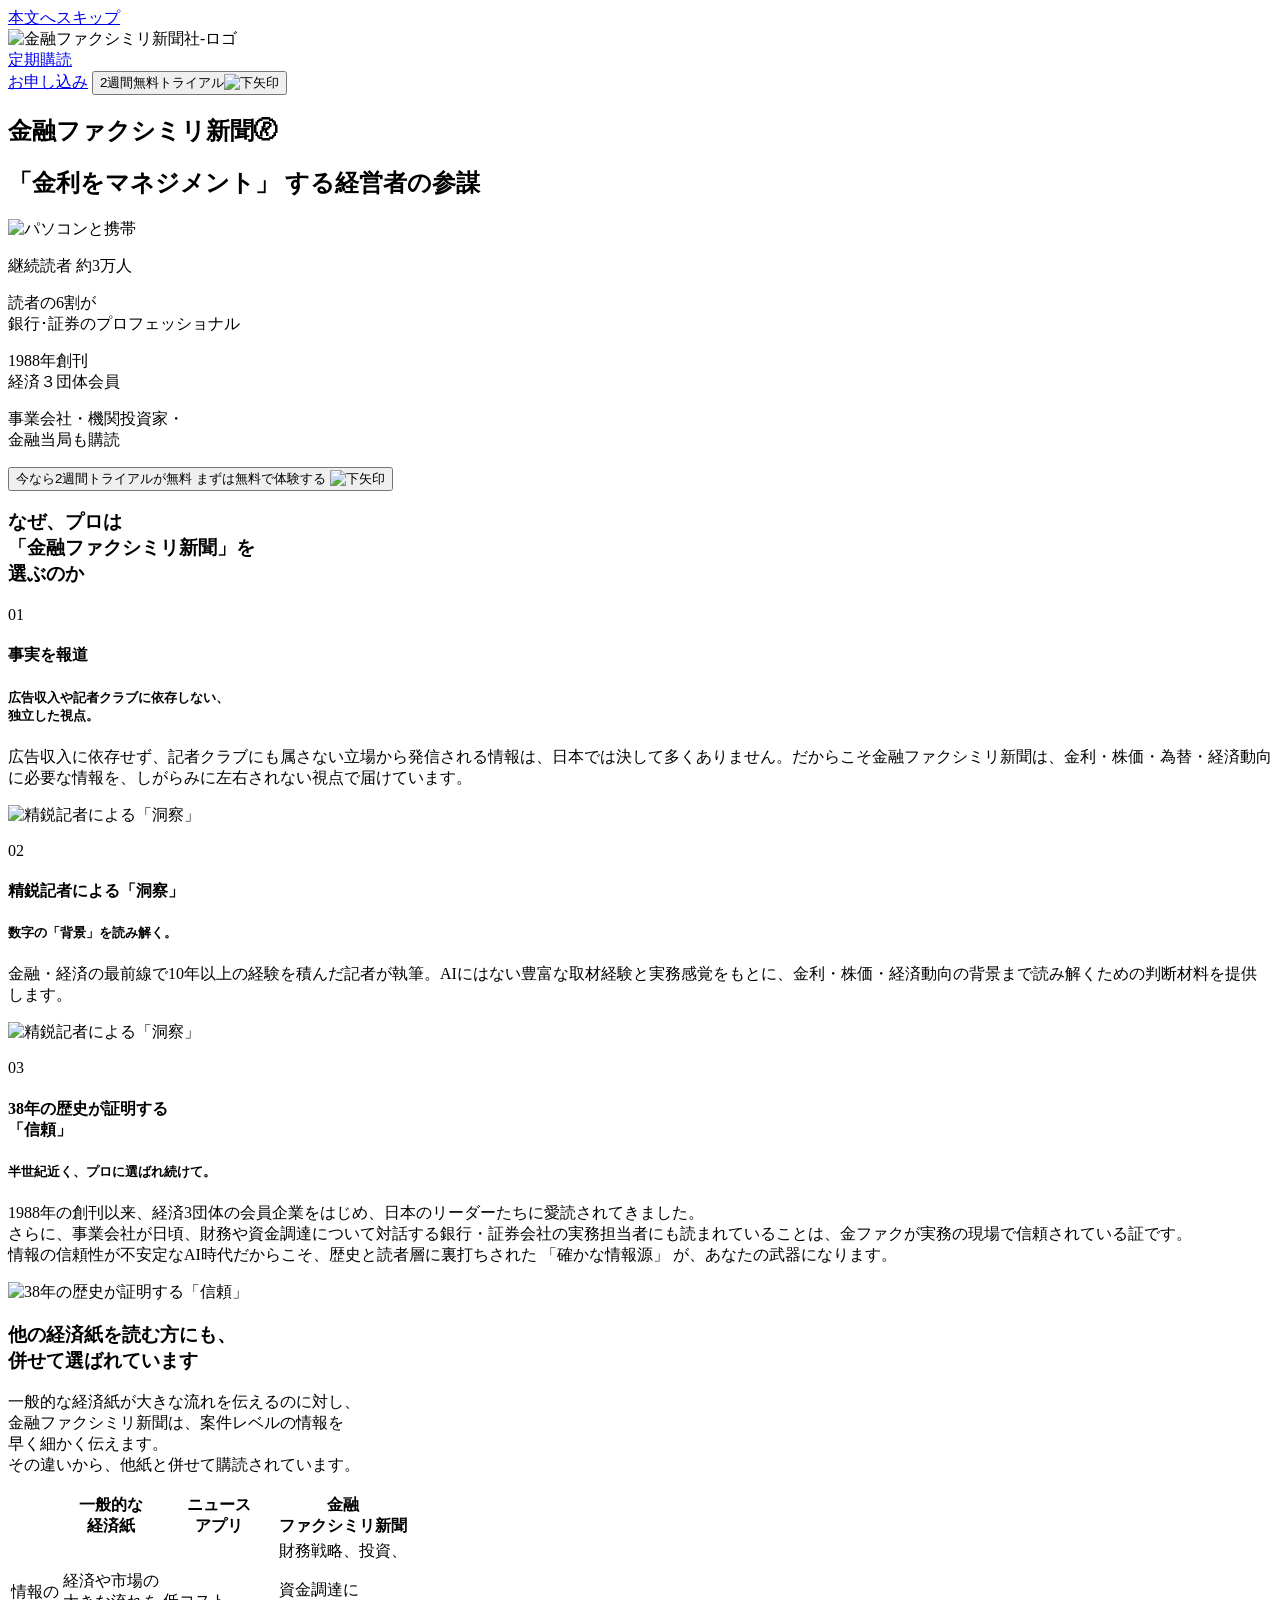
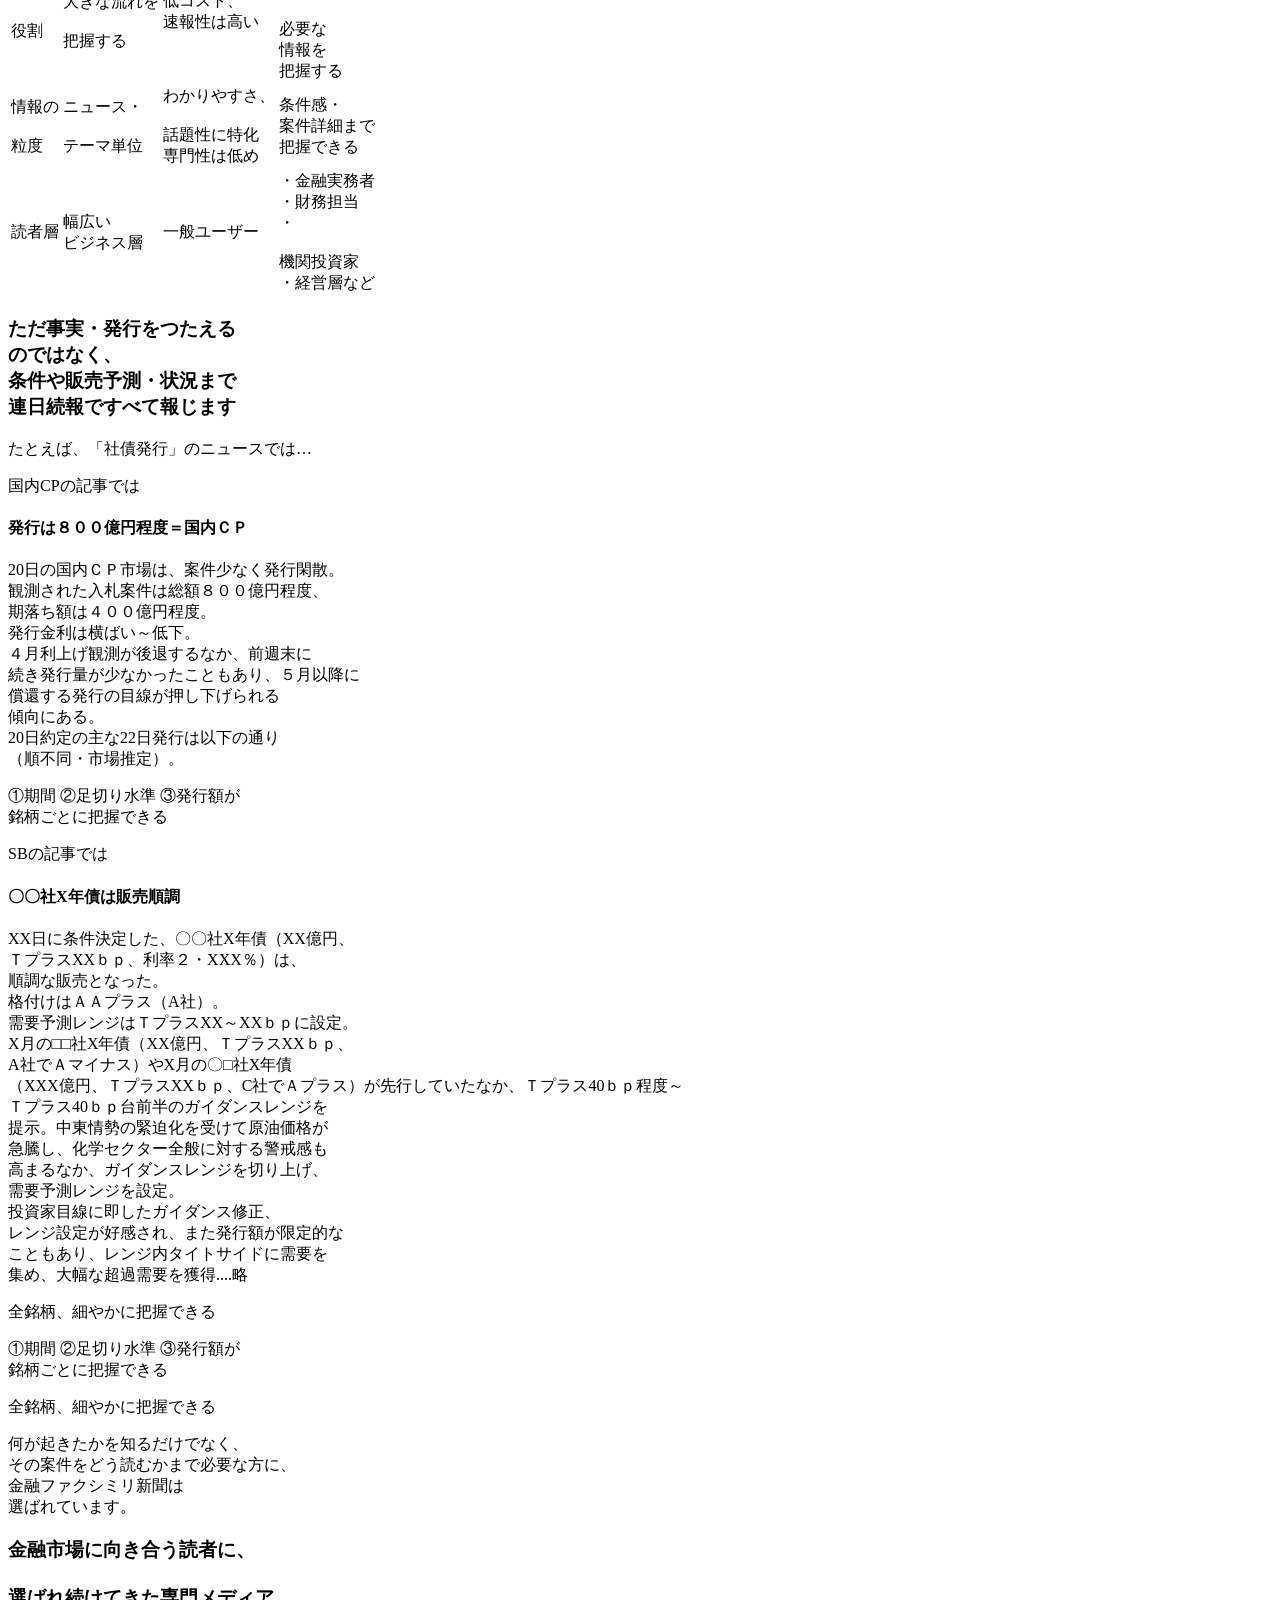
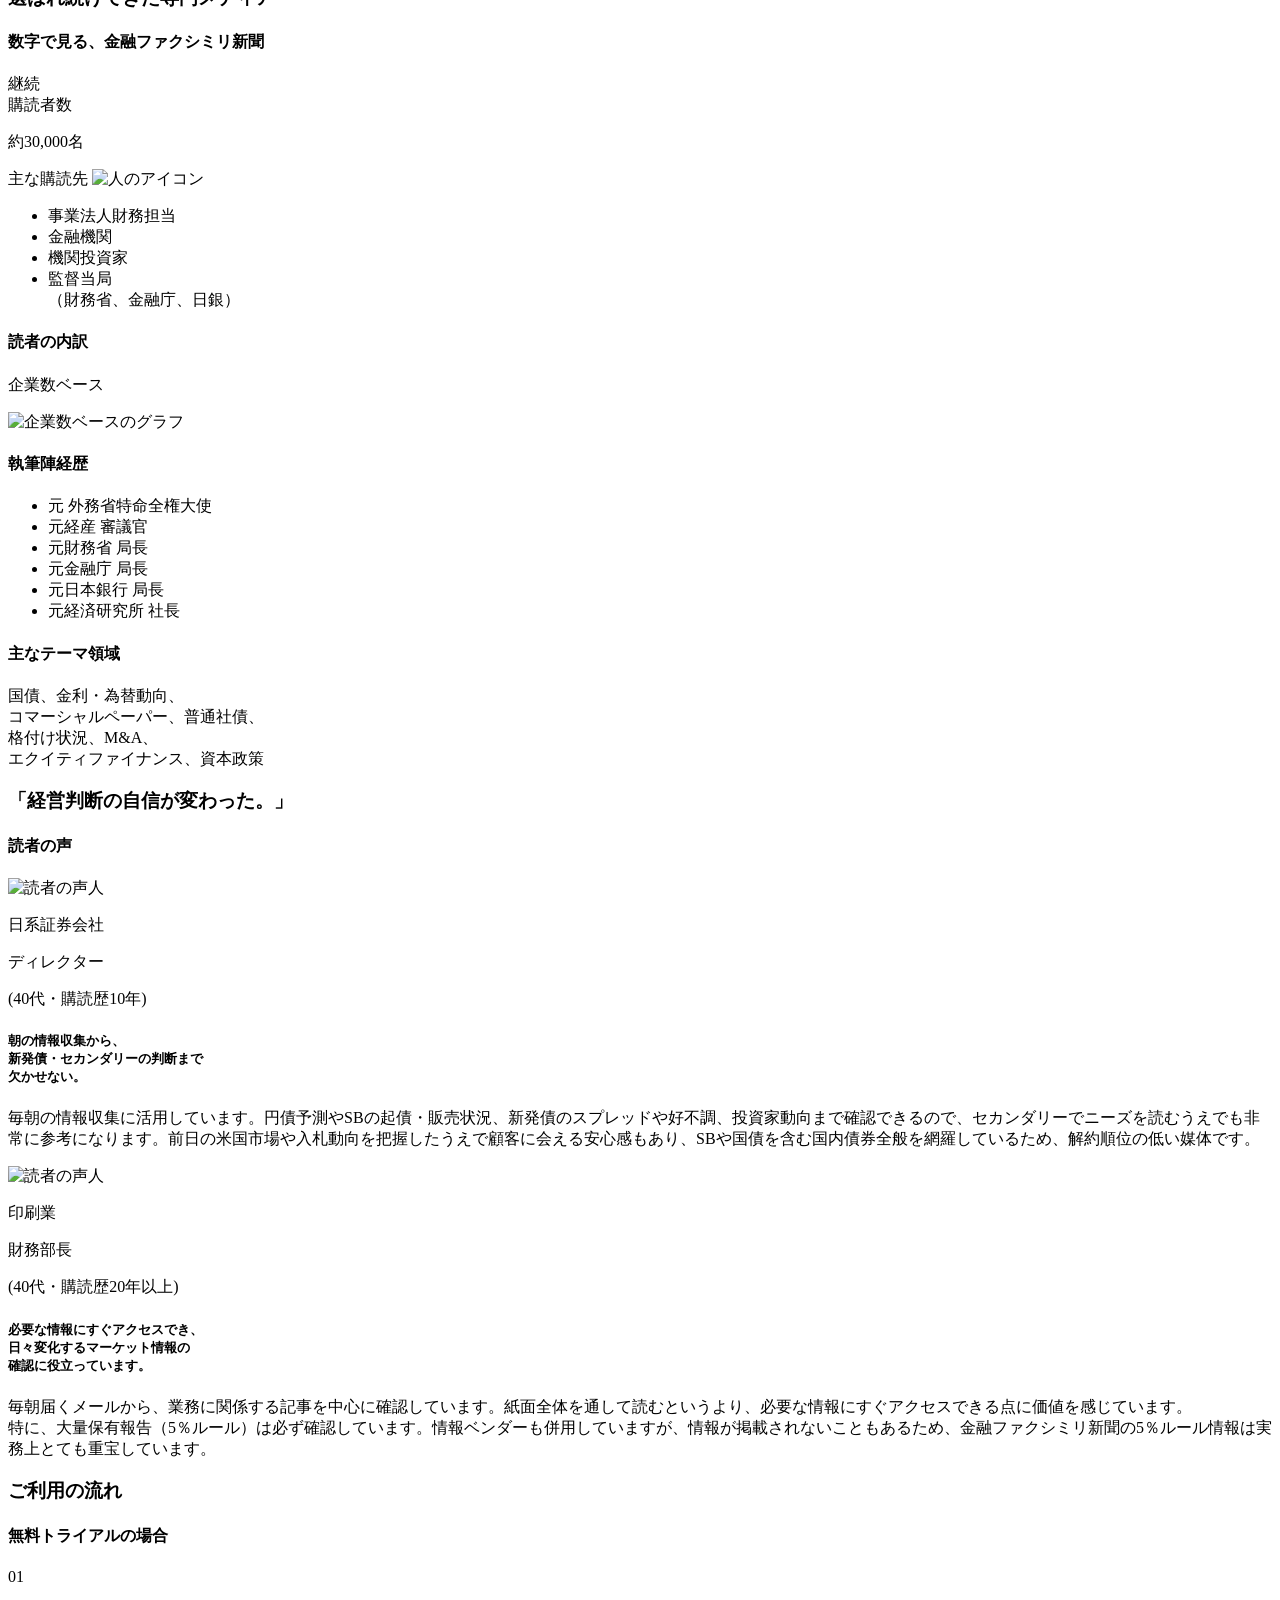
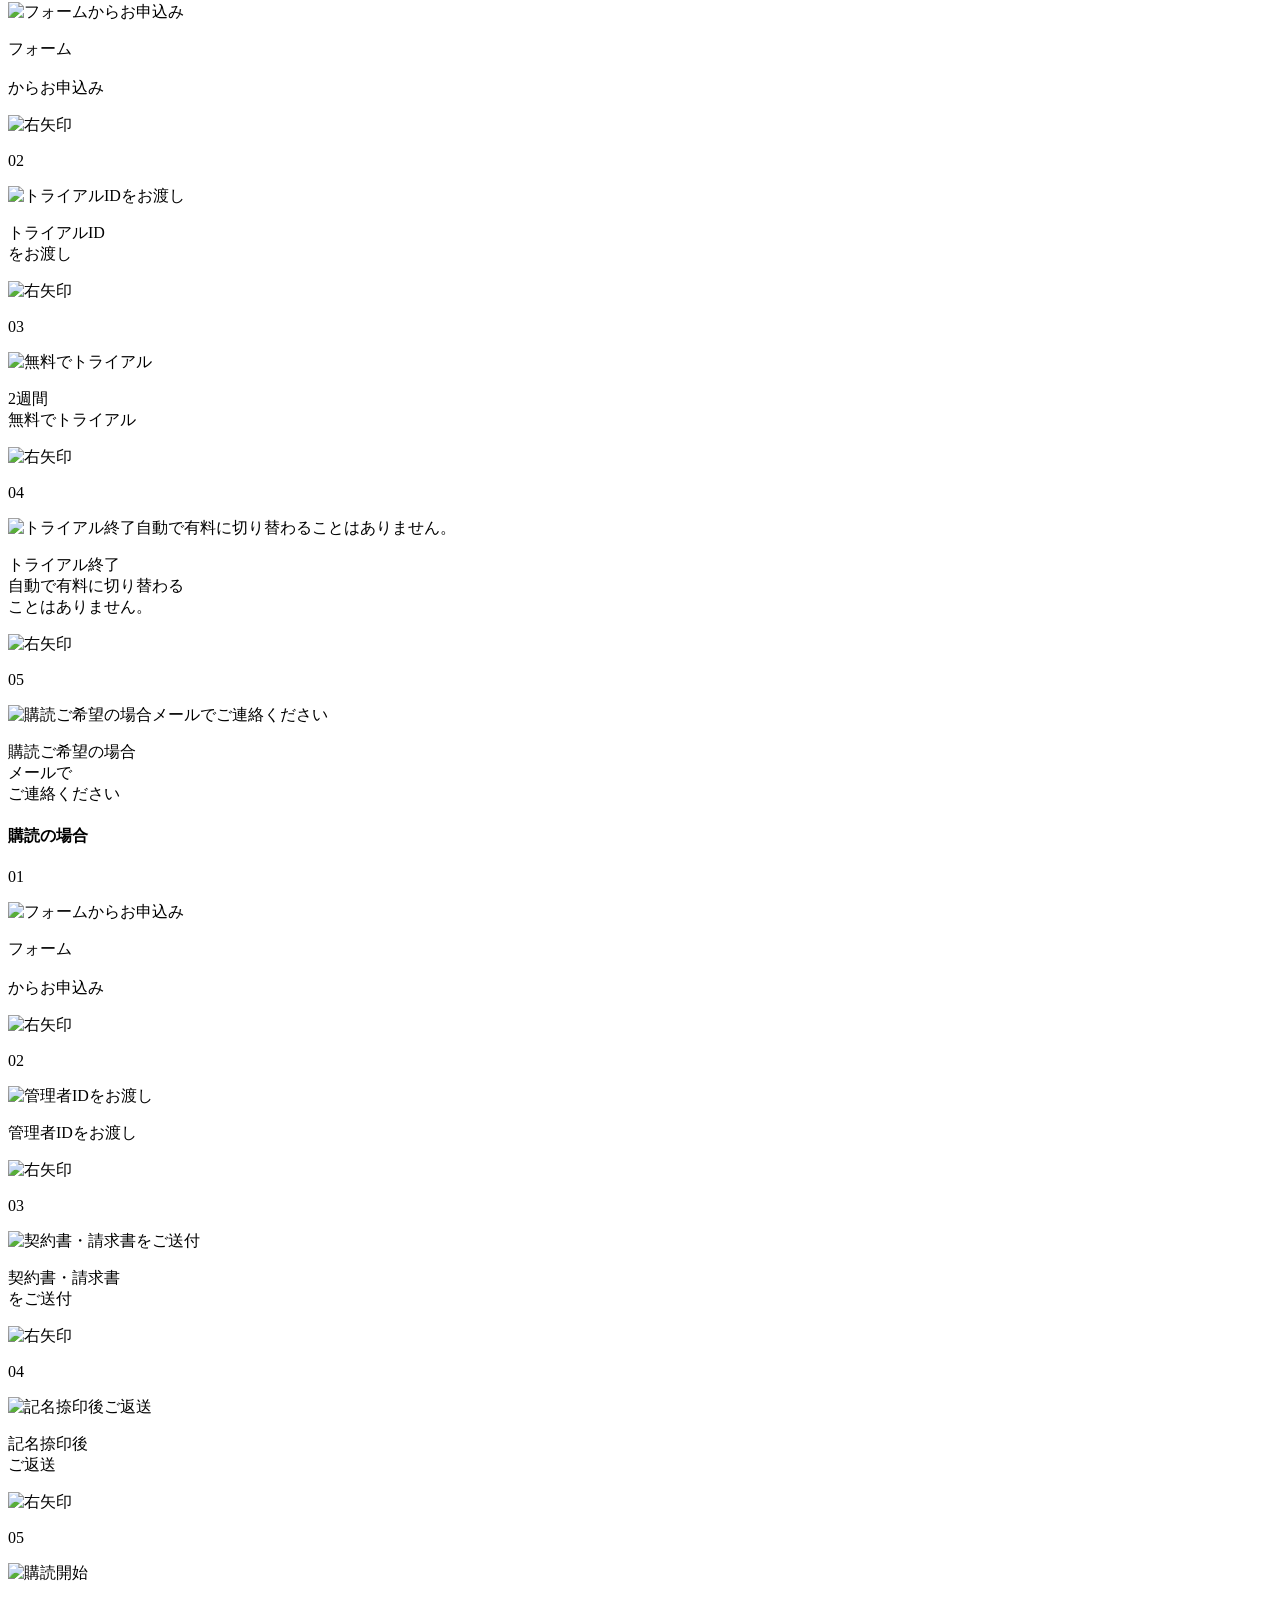
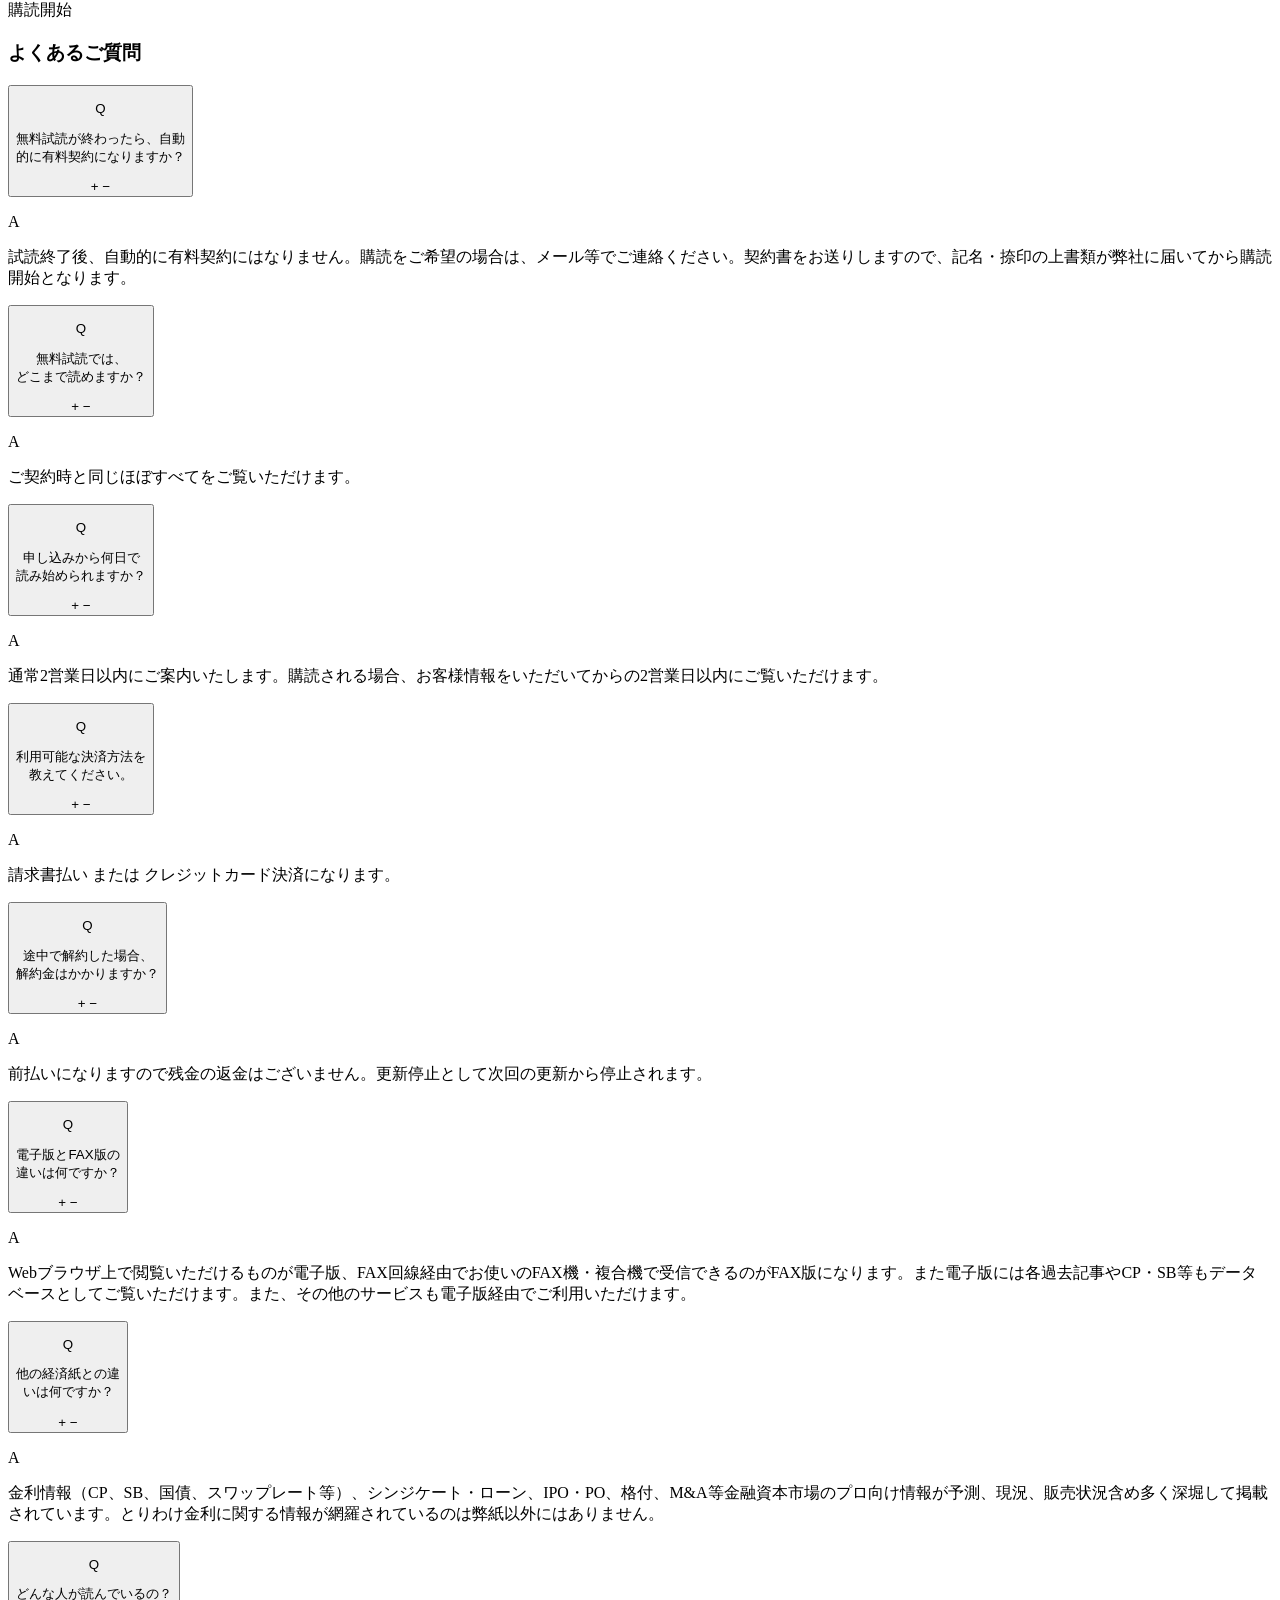
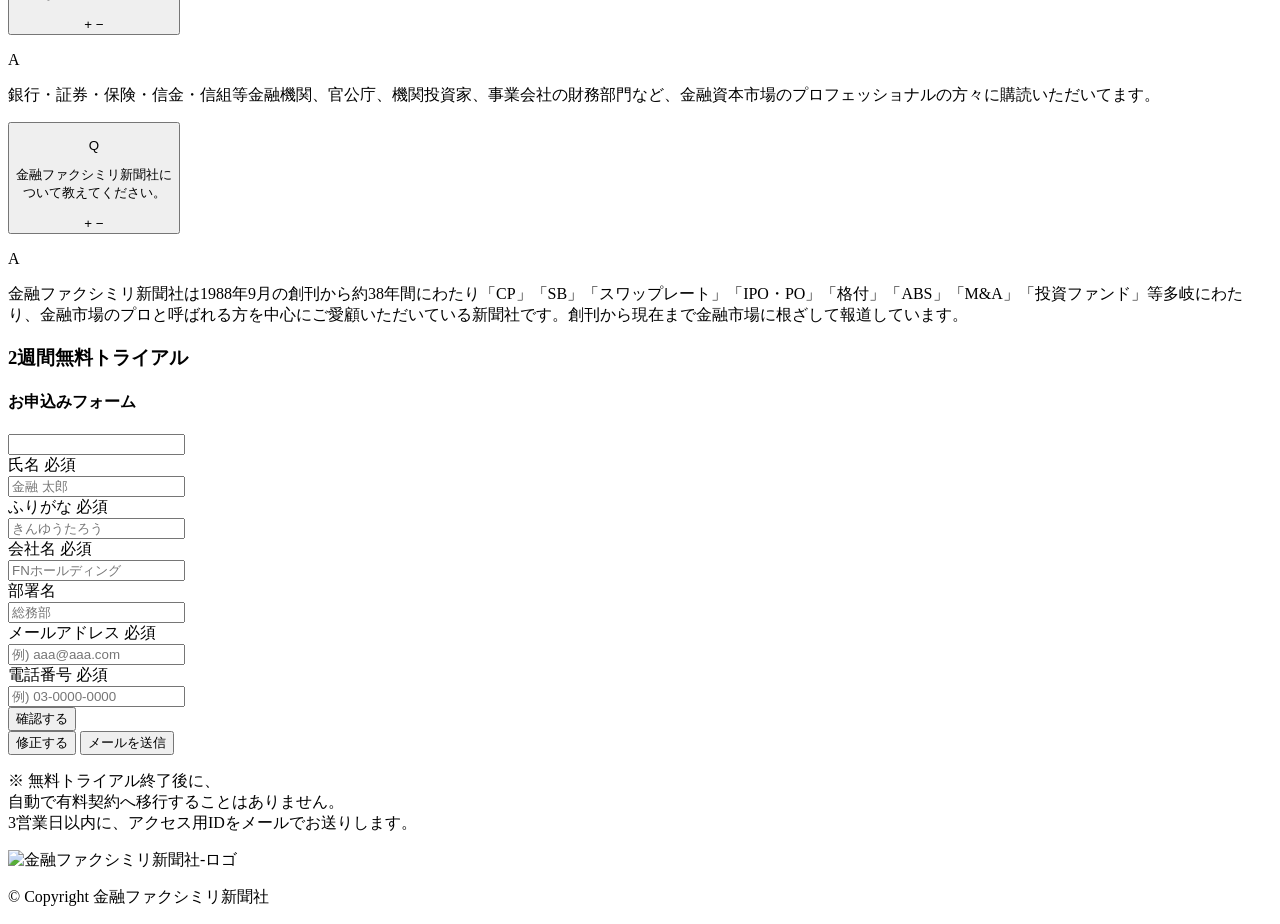
==== commit d27ed05b: "man base url added" ====
--- a/index.html
+++ b/index.html
@@ -2,7 +2,7 @@
 <html lang="ja">
 
 <head>
-  <base href="/">
+  <base href="/kinfaku_man/">
   <meta charset="UTF-8">
   <meta name="viewport" content="width=device-width, initial-scale=1.0">
   <title>金ファク｜金融ファクシミリ新聞｜「金利をマネジメント」する経営者の参謀</title>
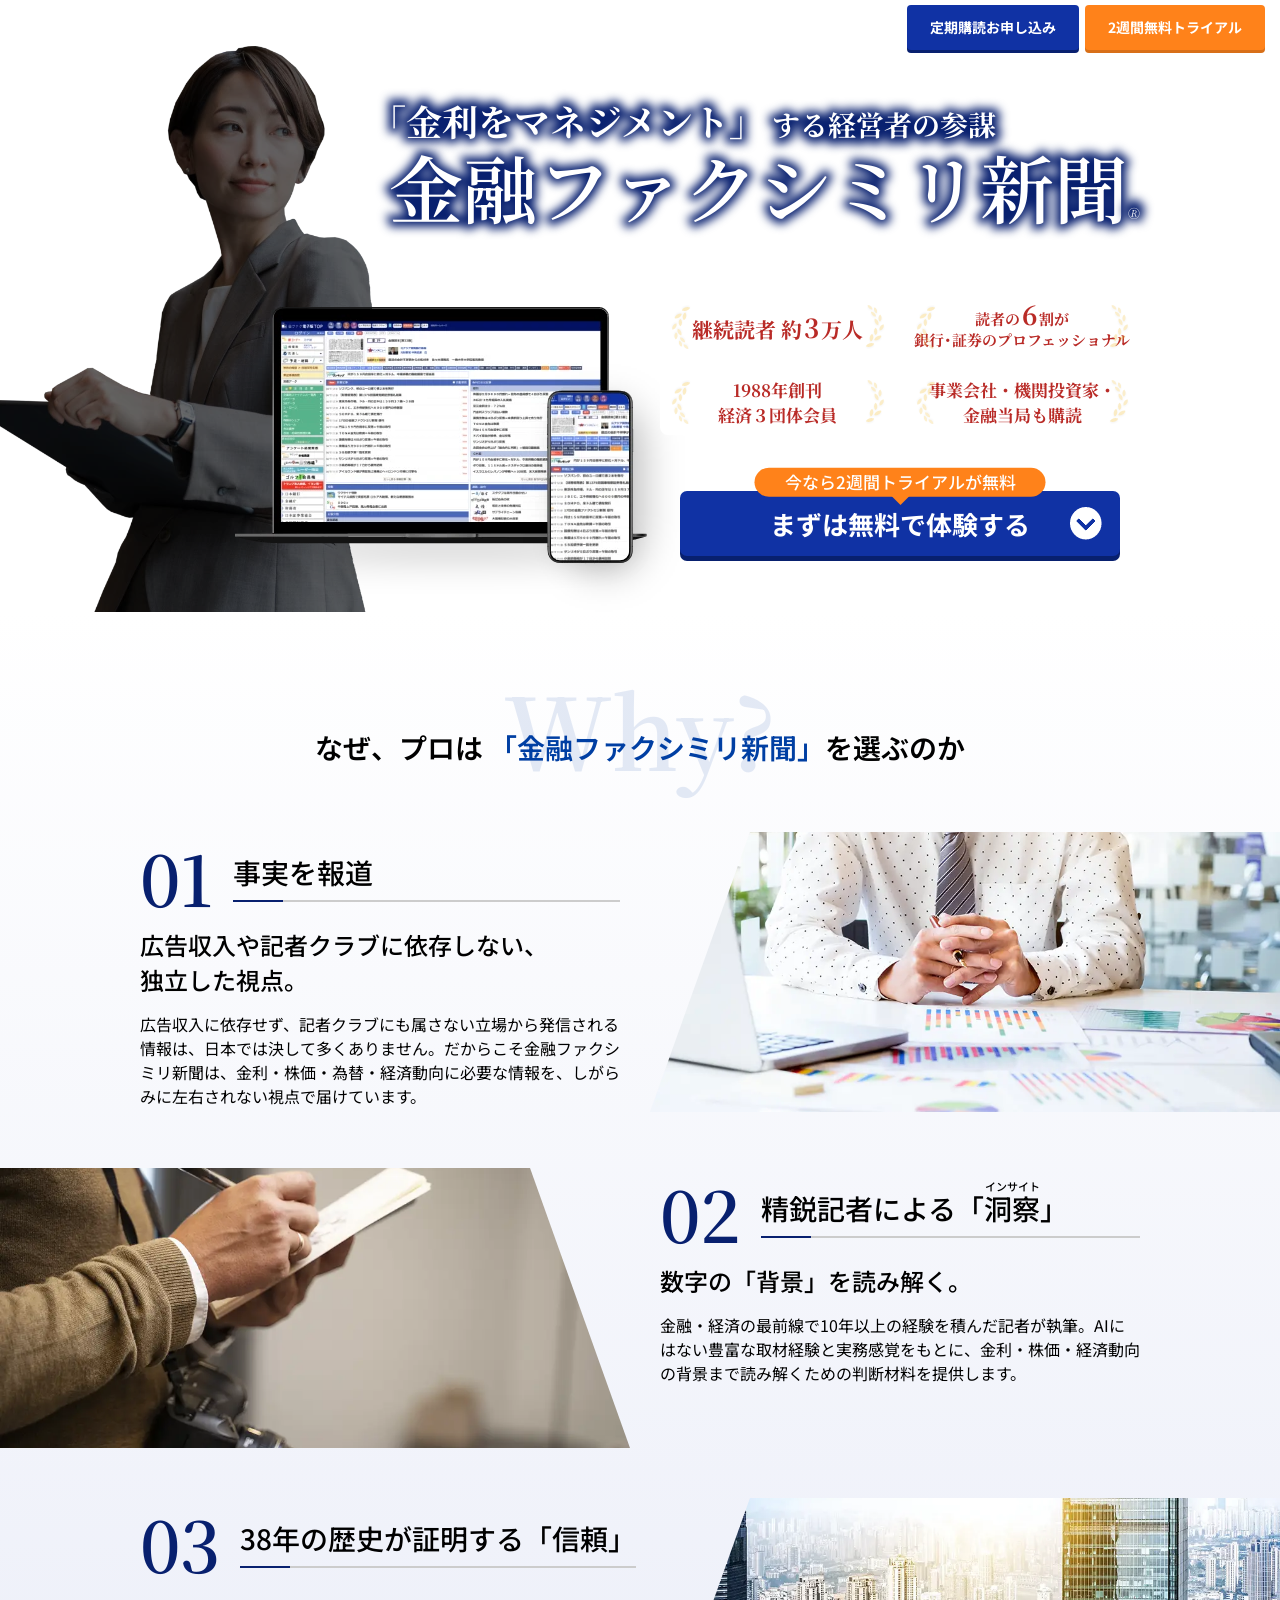
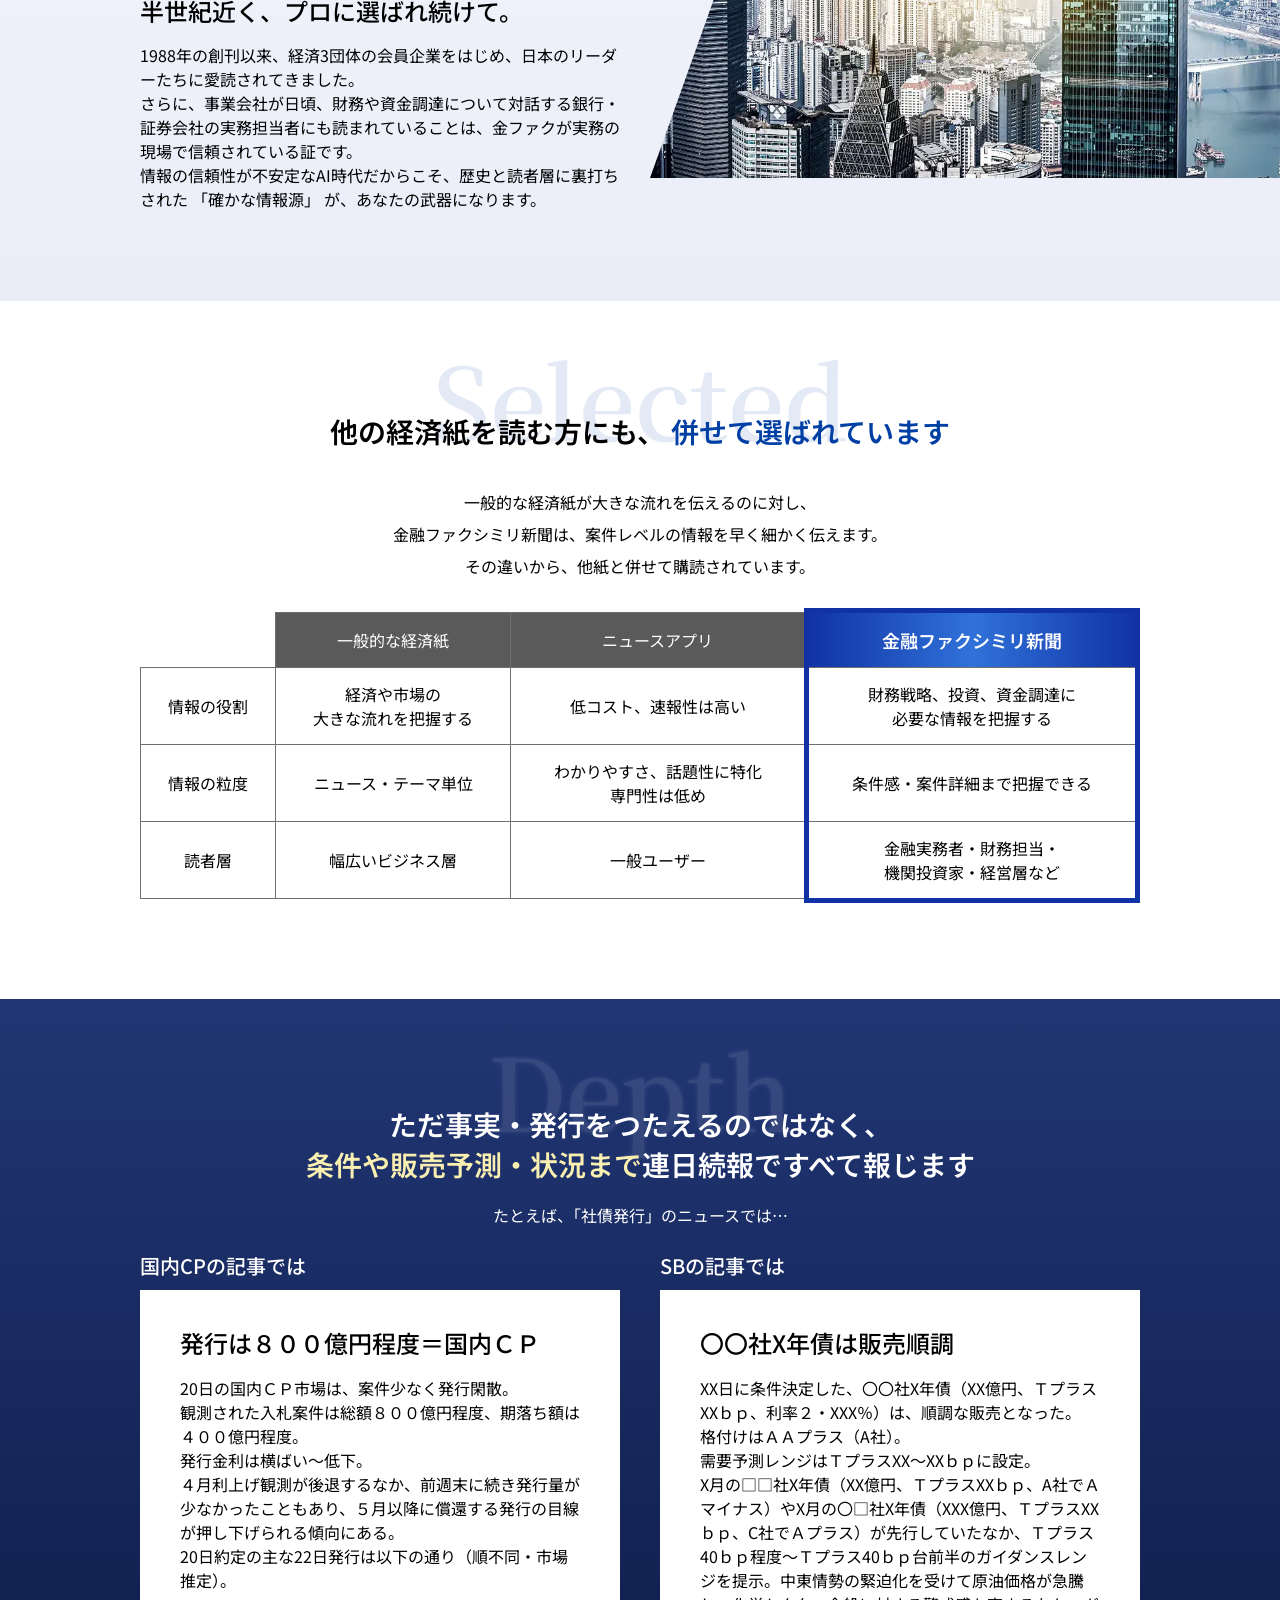
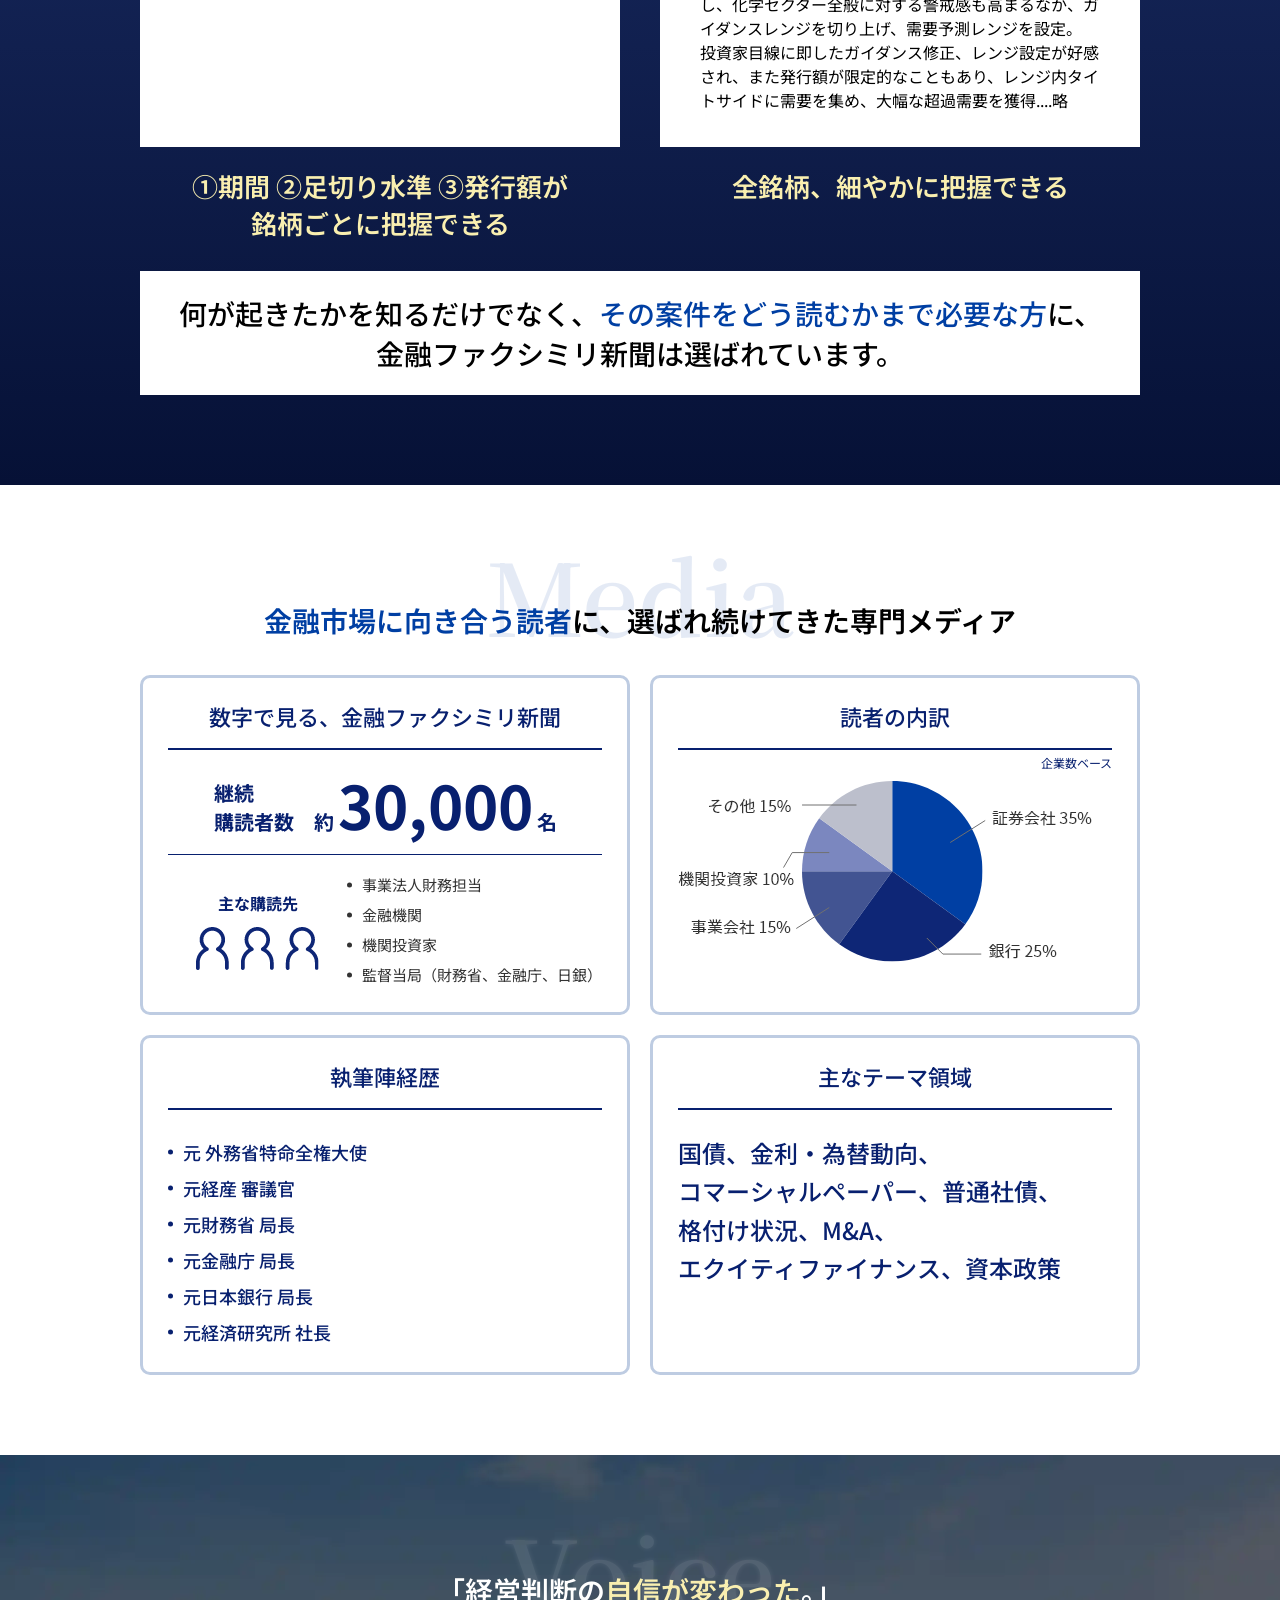
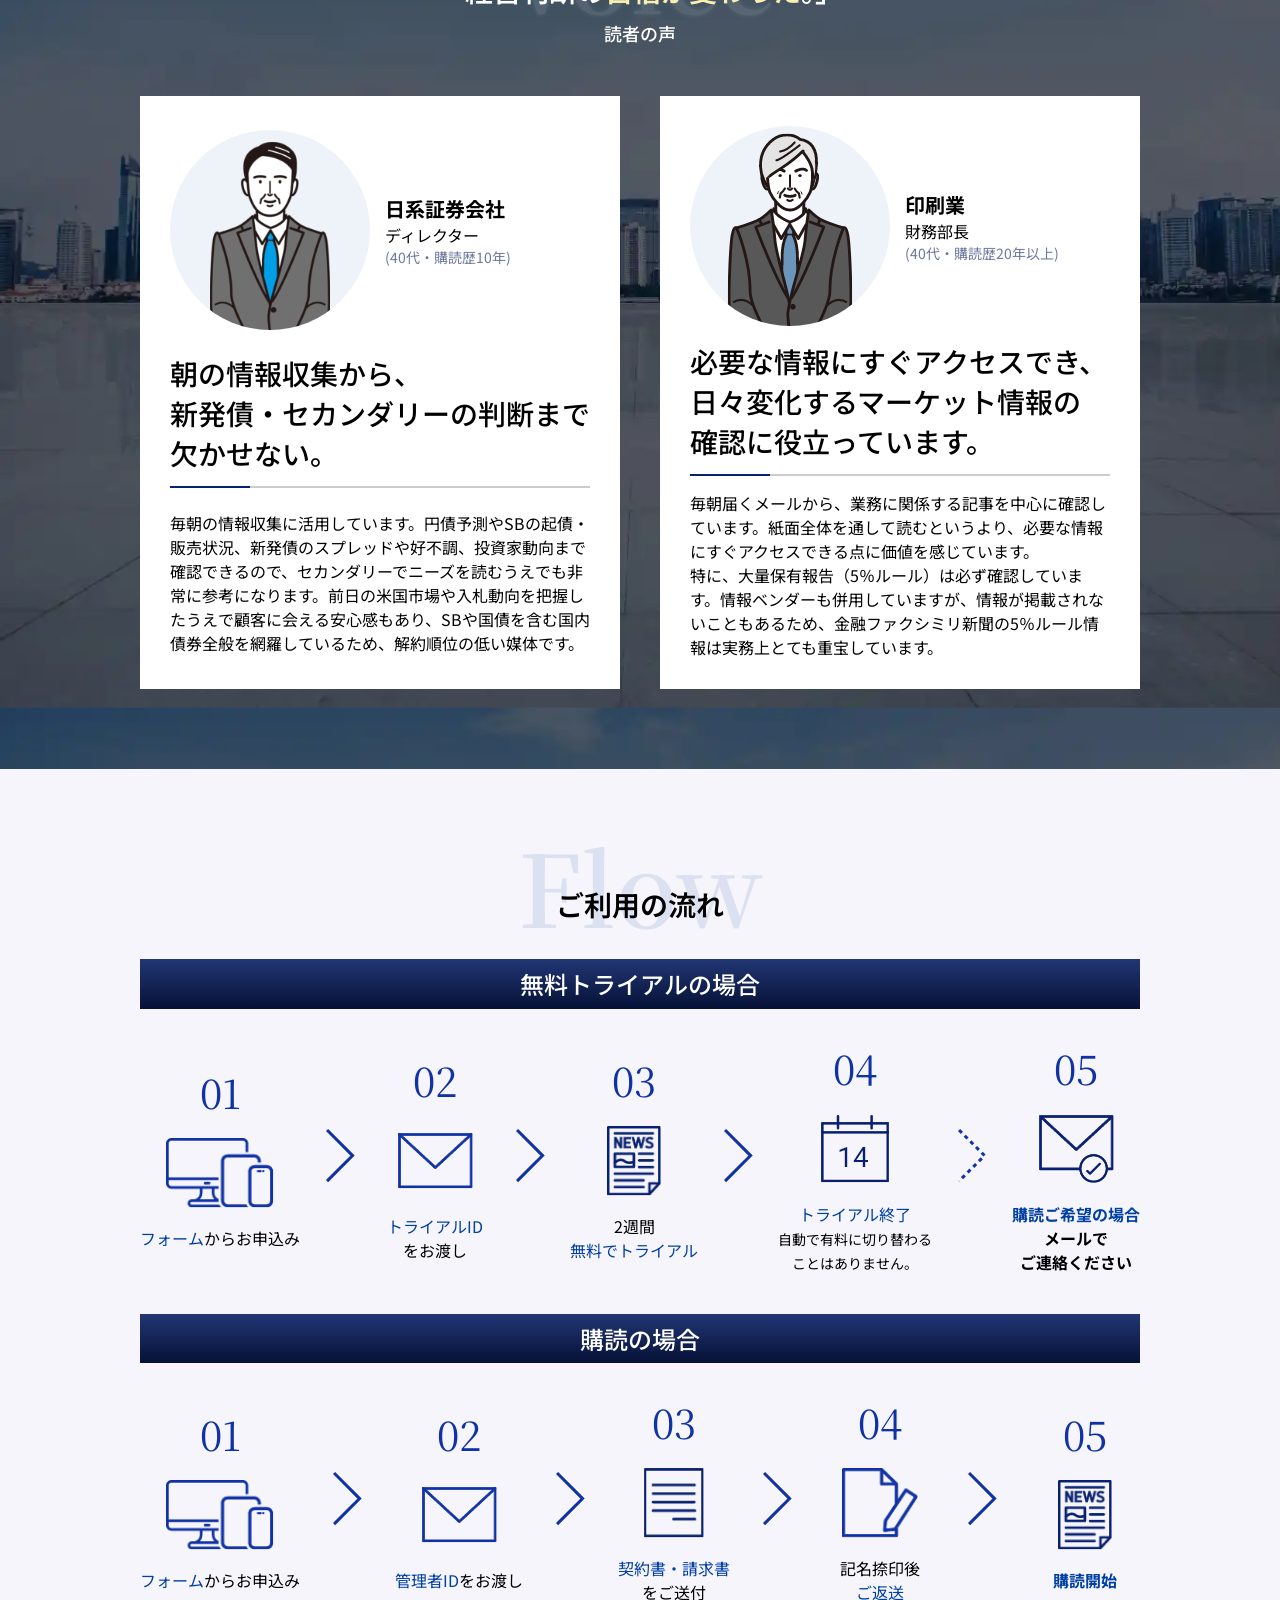
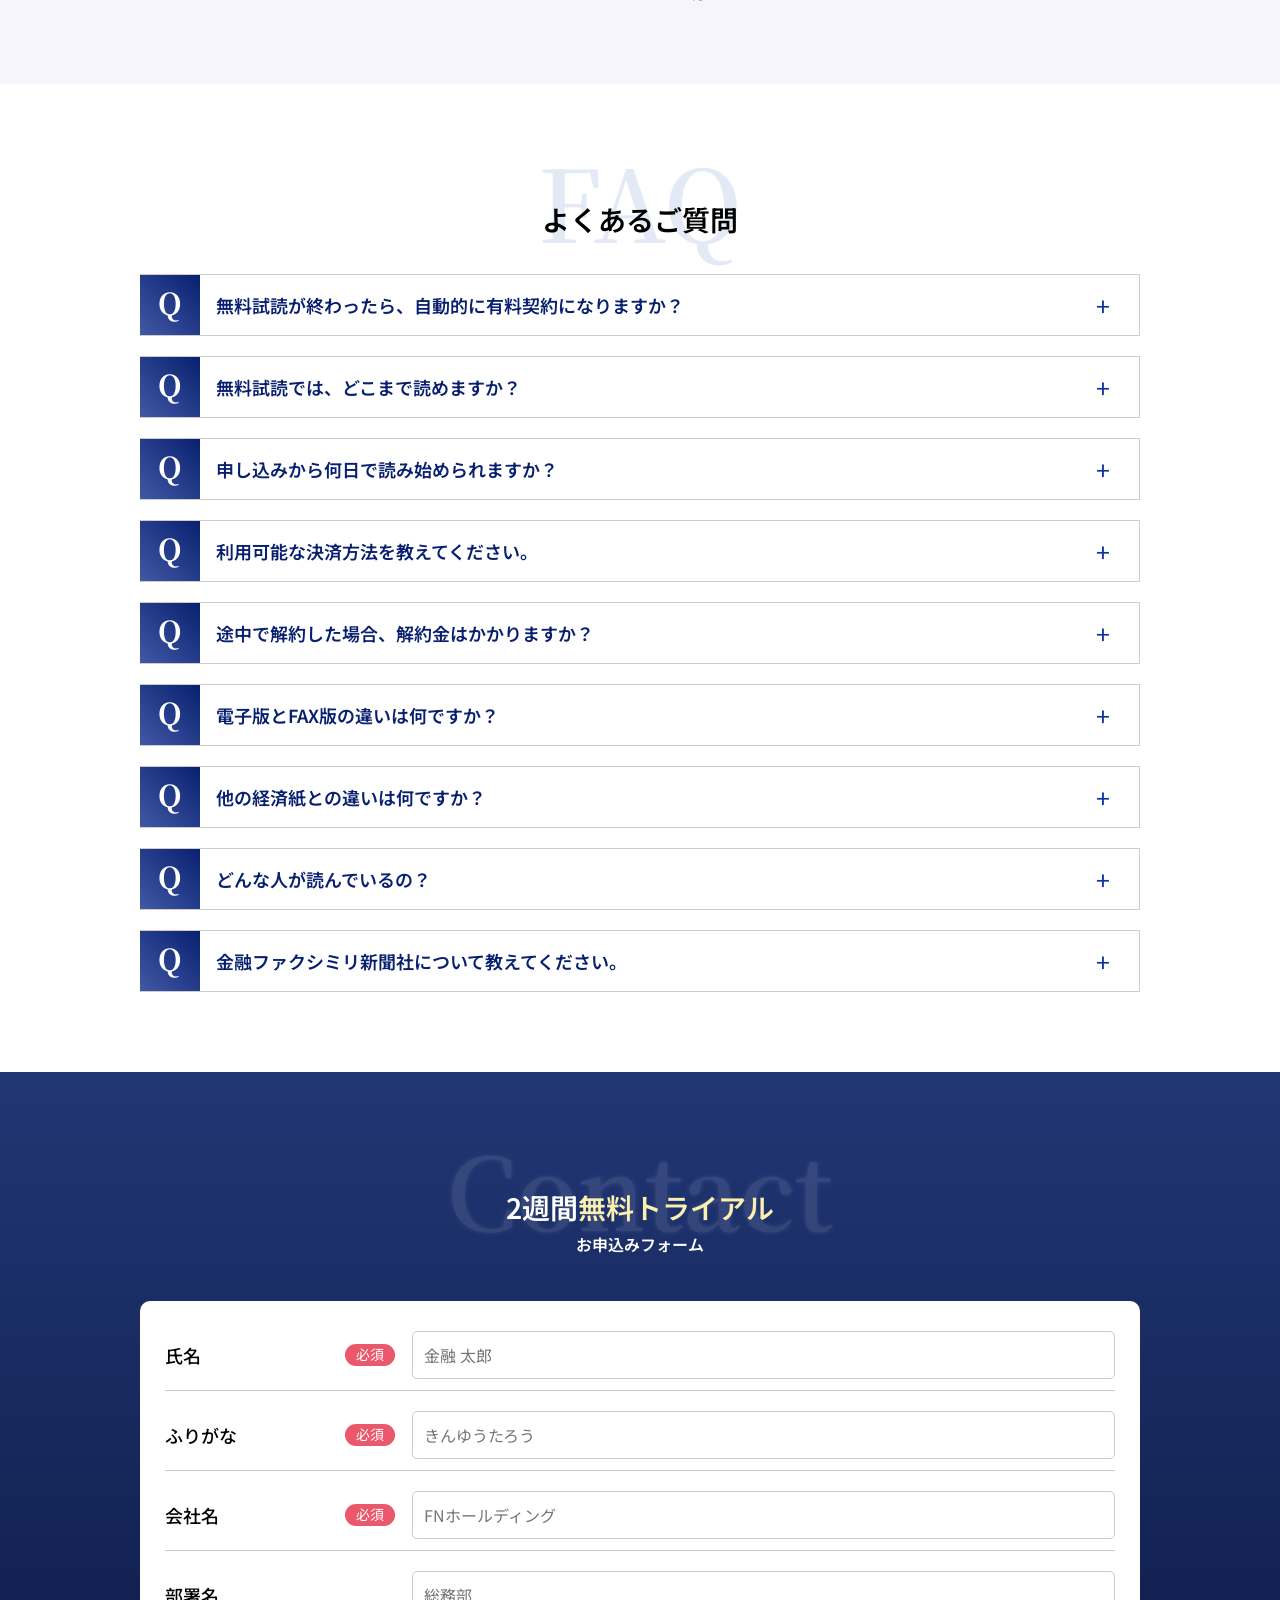
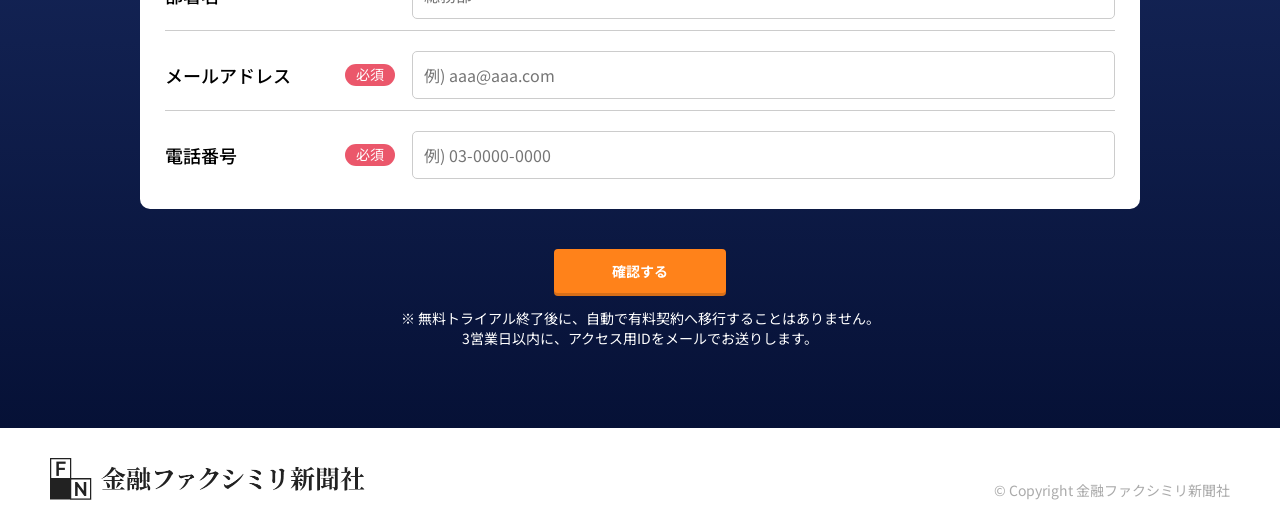
==== commit e7ec9fc3: "made header fixed" ====
--- a/index.html
+++ b/index.html
@@ -2,7 +2,7 @@
 <html lang="ja">
 
 <head>
-  <base href="/kinfaku_man/">
+  <base href="/">
   <meta charset="UTF-8">
   <meta name="viewport" content="width=device-width, initial-scale=1.0">
   <title>金ファク｜金融ファクシミリ新聞｜「金利をマネジメント」する経営者の参謀</title>
--- a/css/style.css
+++ b/css/style.css
@@ -79,6 +79,9 @@
   flex-direction: row;
   align-items: stretch;
   gap: 6px;
+  right: 15px;
+  z-index: 100;
+  position: fixed;
 }
 
 .main-button {
@@ -132,9 +135,9 @@
   bottom: 0;
   left: -174px;
   width: 415px;
-  /* height: 566px; for woman*/
-  height: 600px; /* for man */
-  background-image: url(../assets/main-visual-character-man.webp);
+  height: 566px;/*  for woman*/
+   /* height: 600px;for man */
+  background-image: url(../assets/main-visual-character-woman.webp);
   background-position: center 68%;
   background-repeat: no-repeat;
   z-index: 0;
@@ -1694,7 +1697,6 @@
     right: 0;
     width: 100%;
     max-width: 100%;
-    z-index: 100;
     flex-direction: row-reverse;
     background: #003fa3cc;
     align-items: center;
@@ -1870,11 +1872,11 @@
   }
 
   .main-visual>.inner-container::after {
-    /* left: -32vw; for woman */
-    left: -28vw; /* for man */
+    left: -32vw; /* for woman */
+    /* left: -28vw; for man */
     width: 80vw;
-    /* height: 83vw; for woman */
-    height: 88vw; /* for man */
+    height: 83vw; /* for woman
+    /* height: 88vw; for man */
     filter: brightness(0.61);
     background-size: contain;
   }
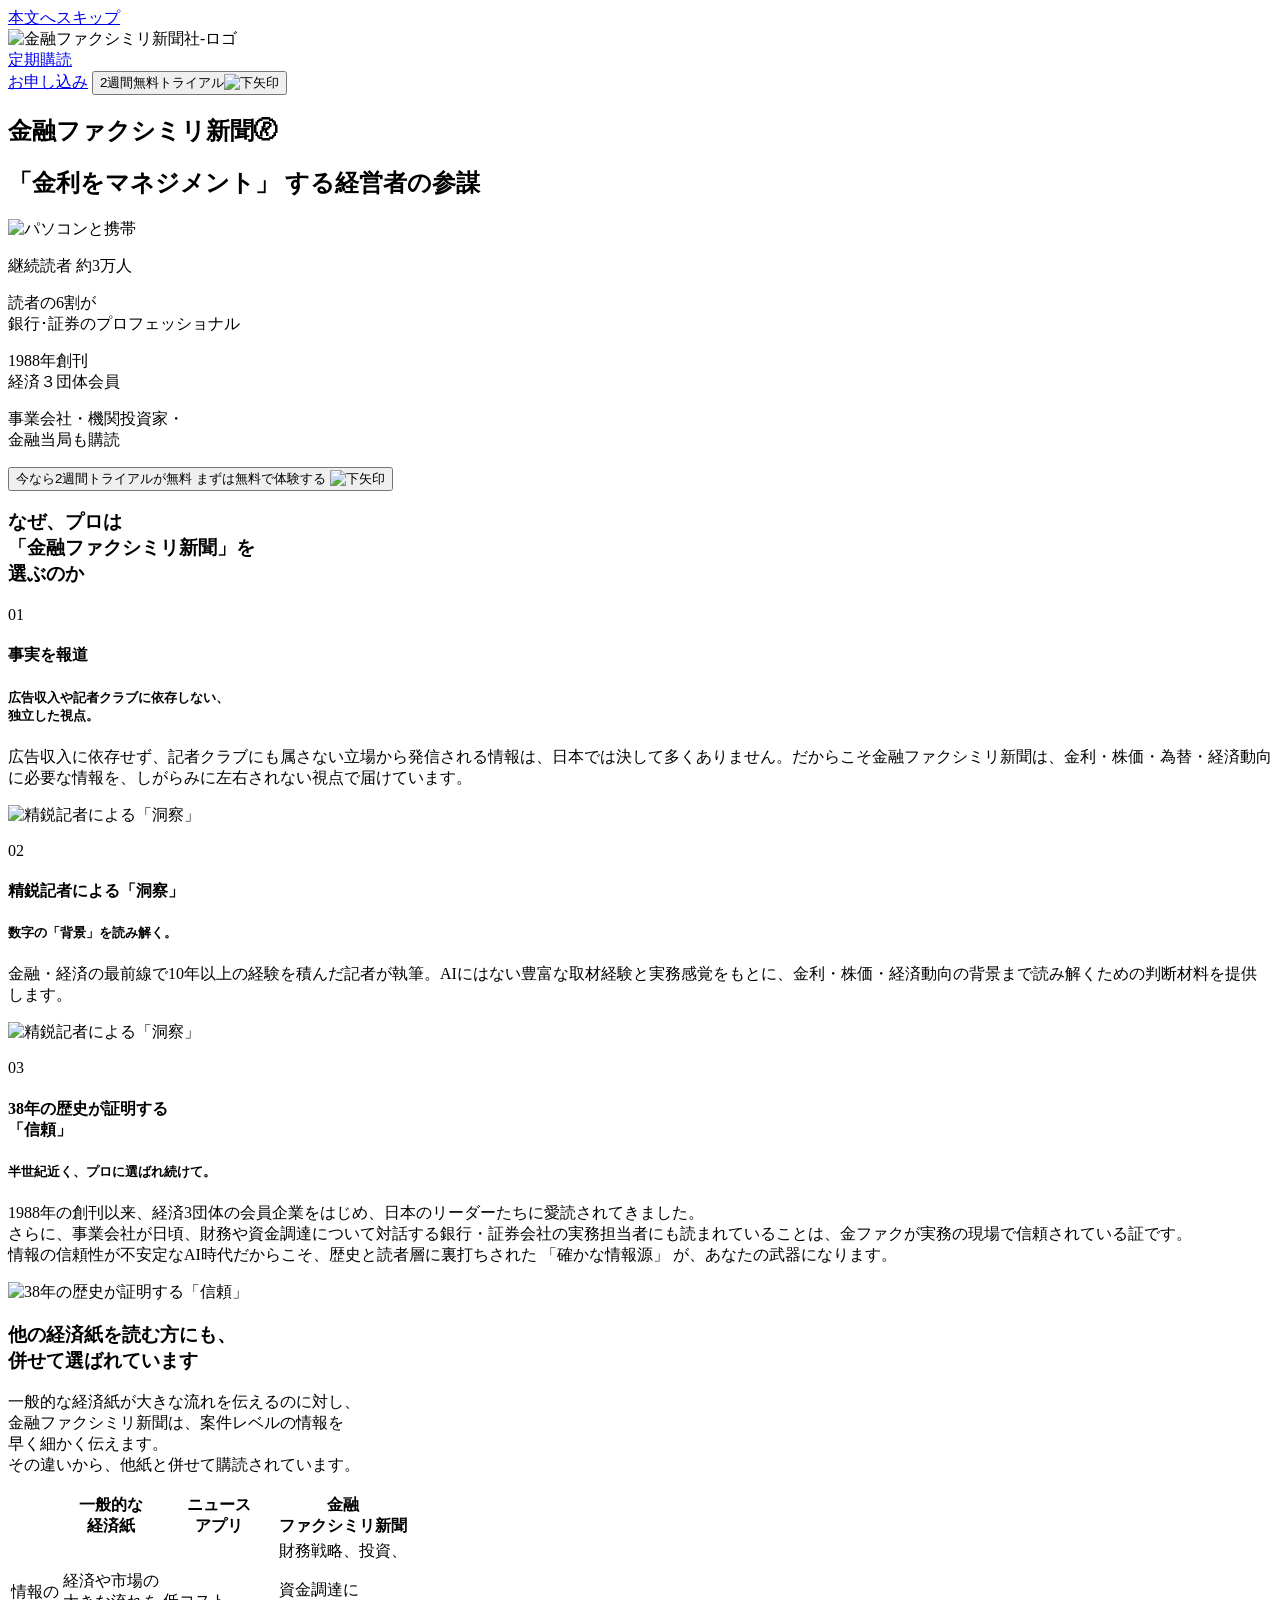
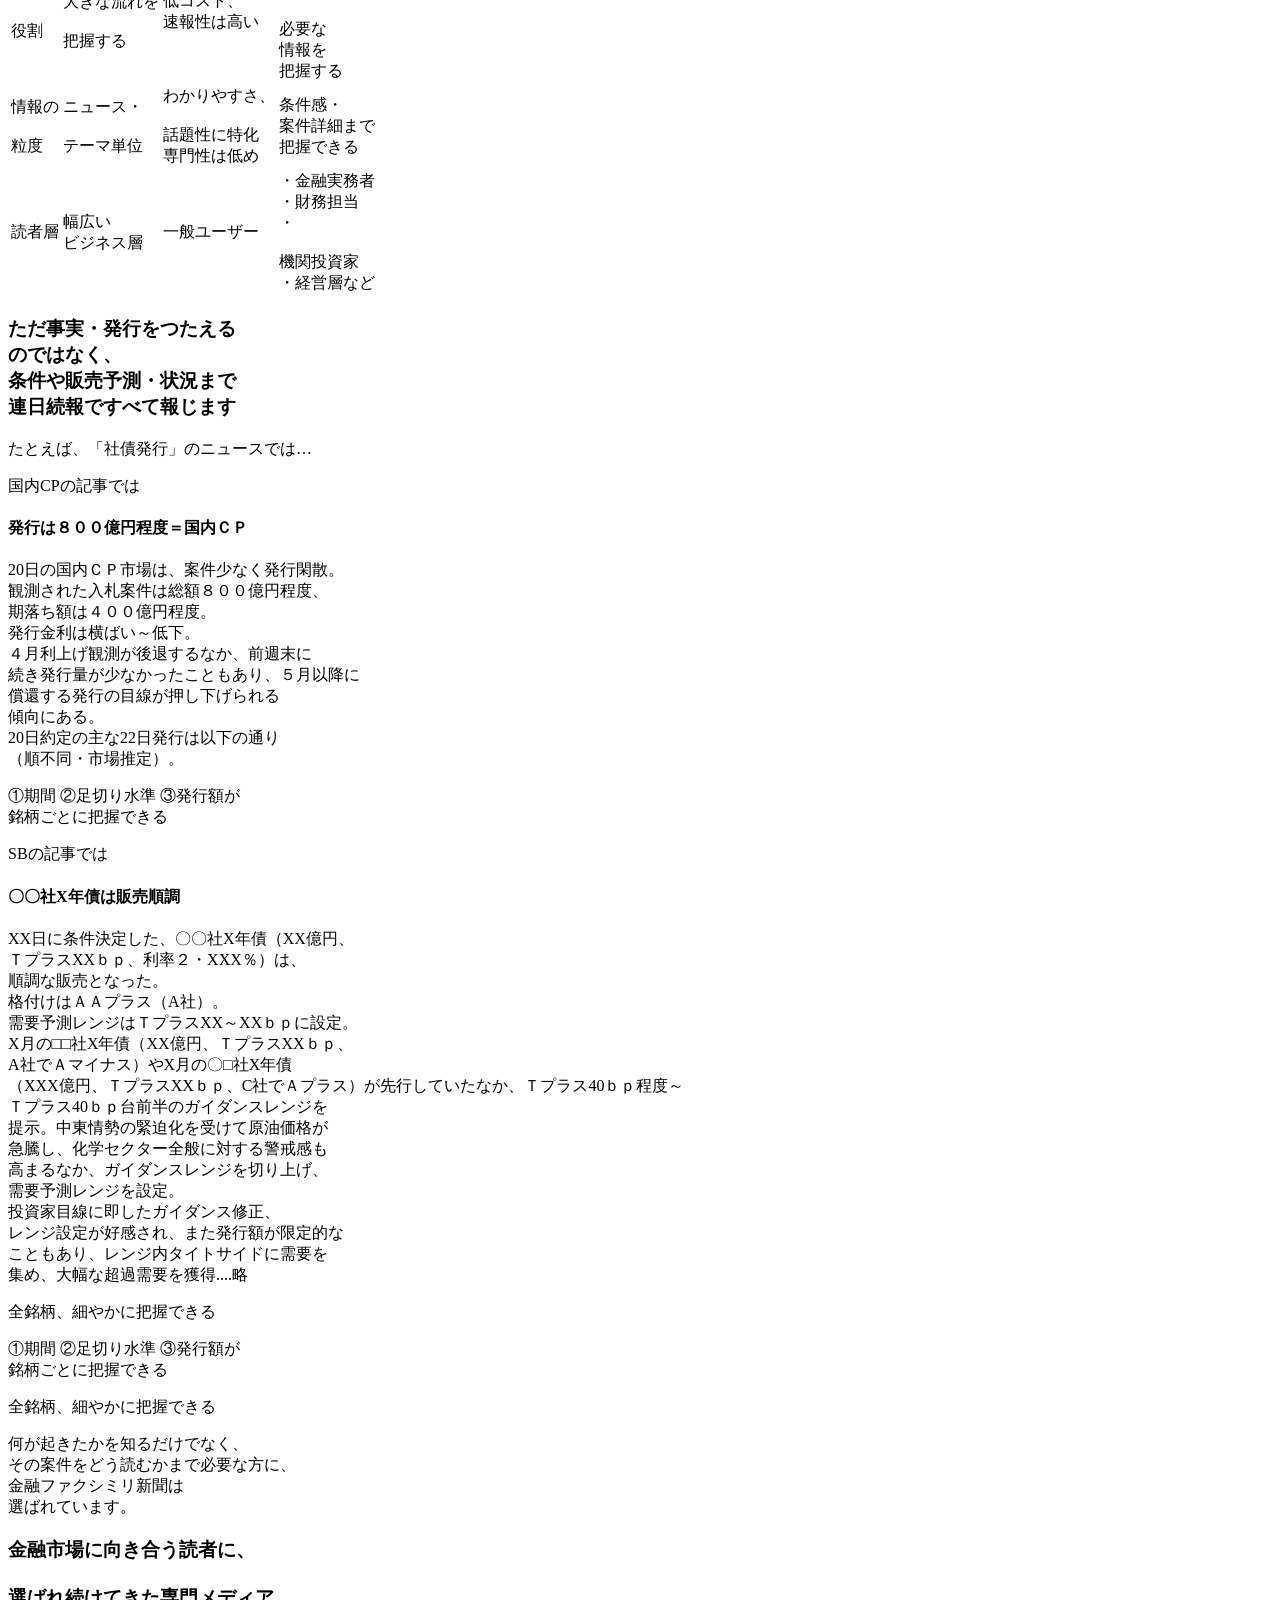
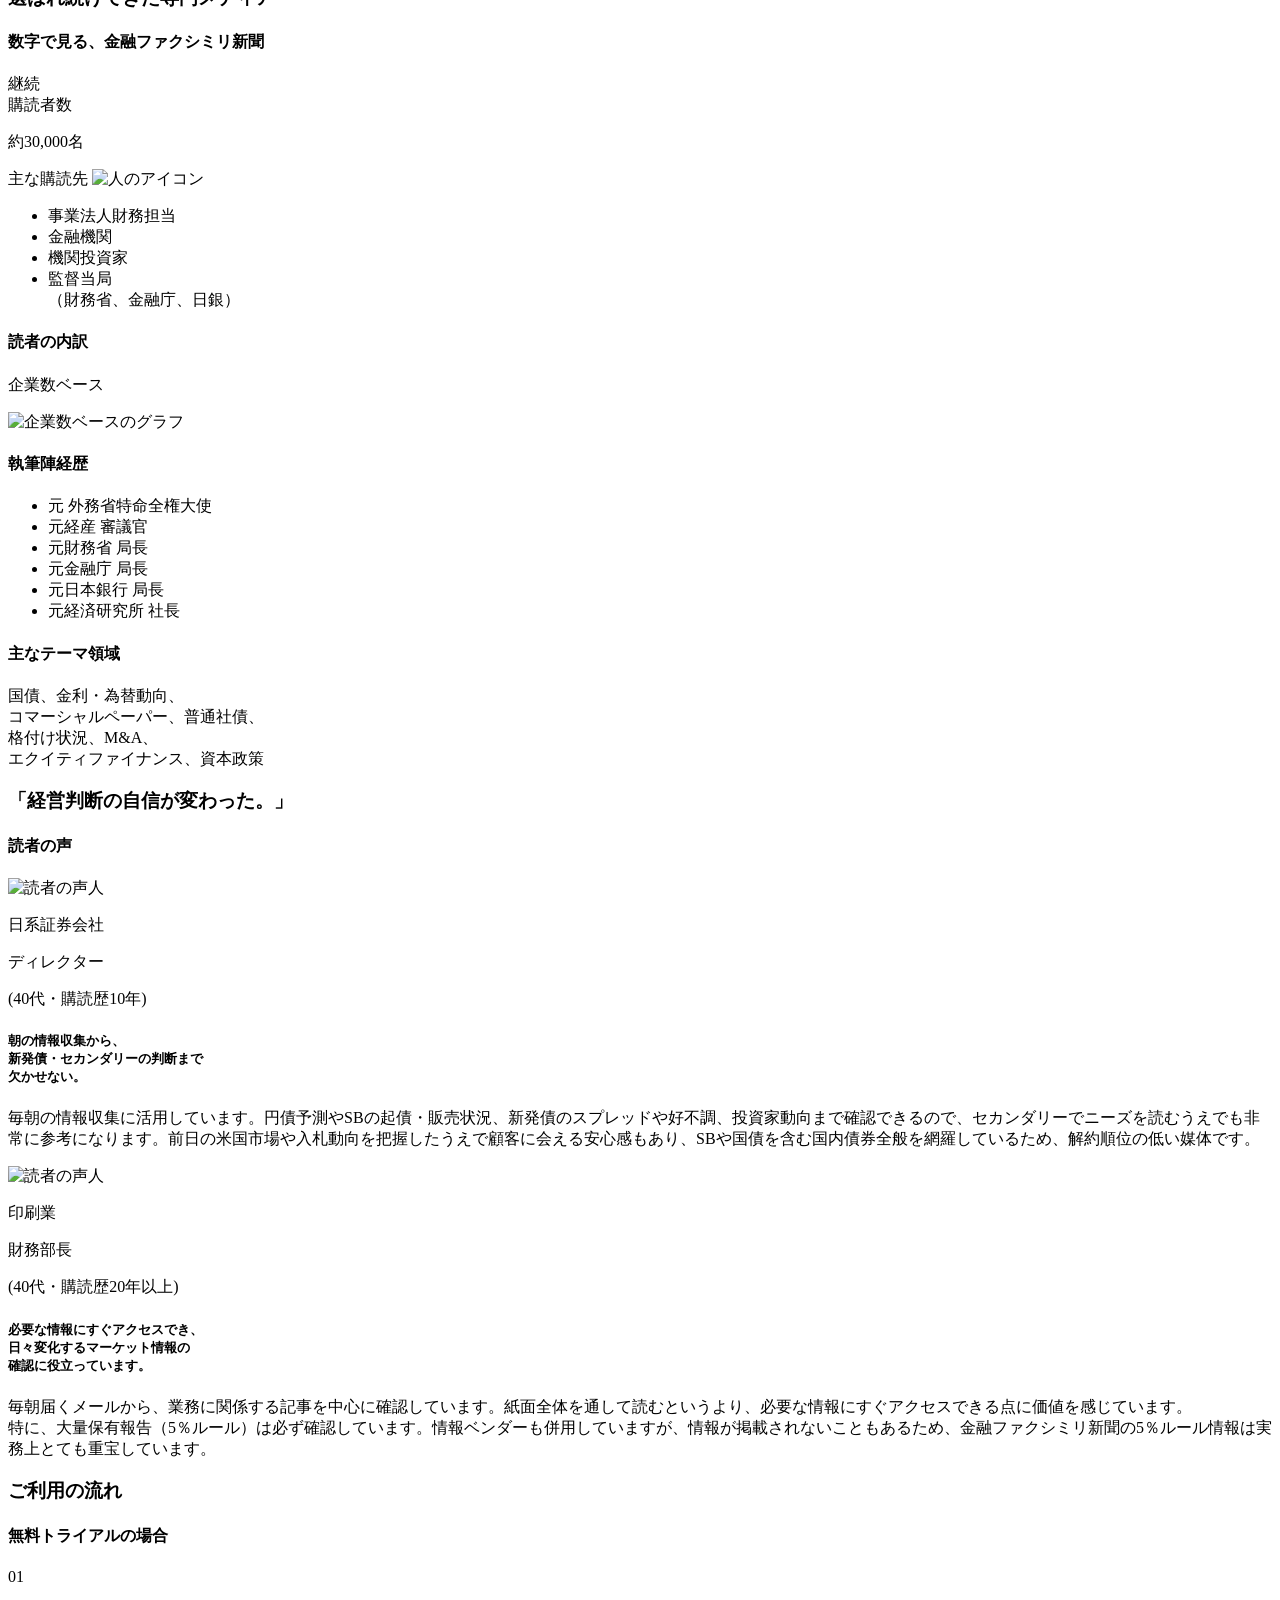
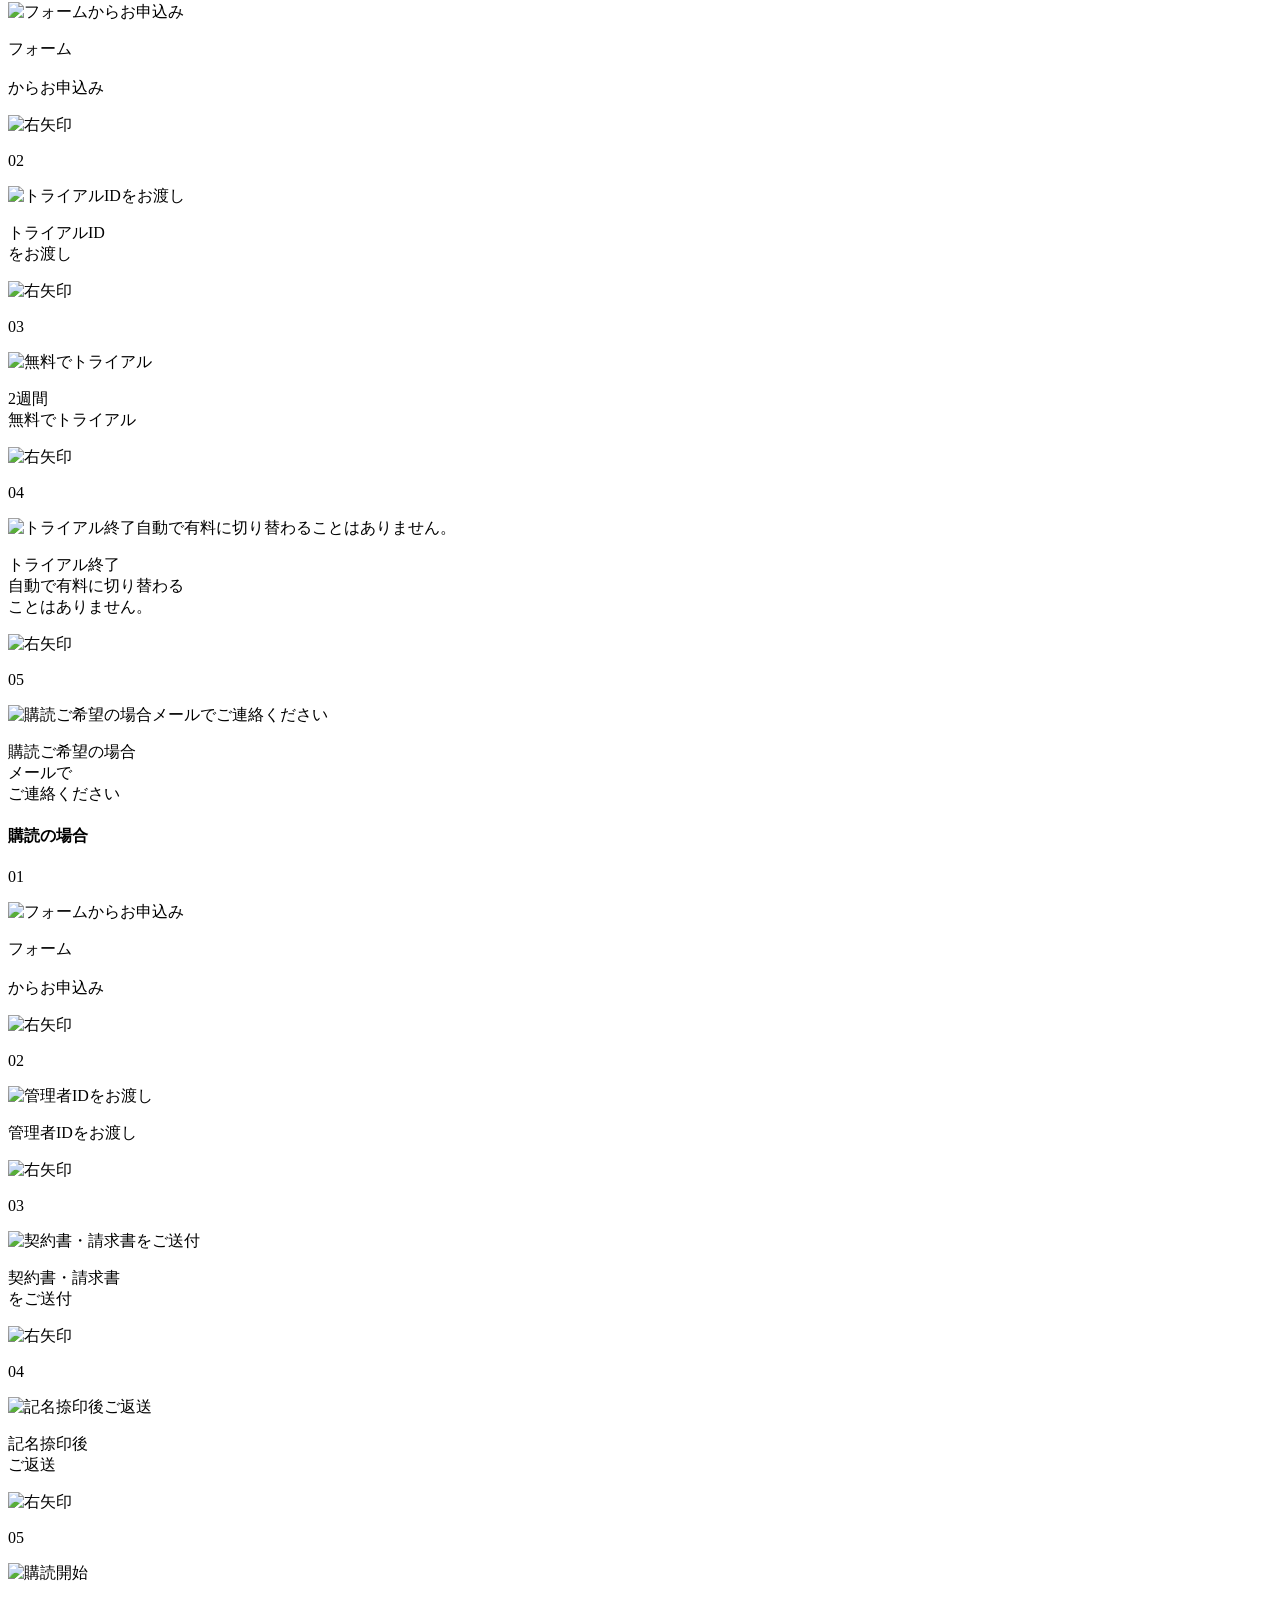
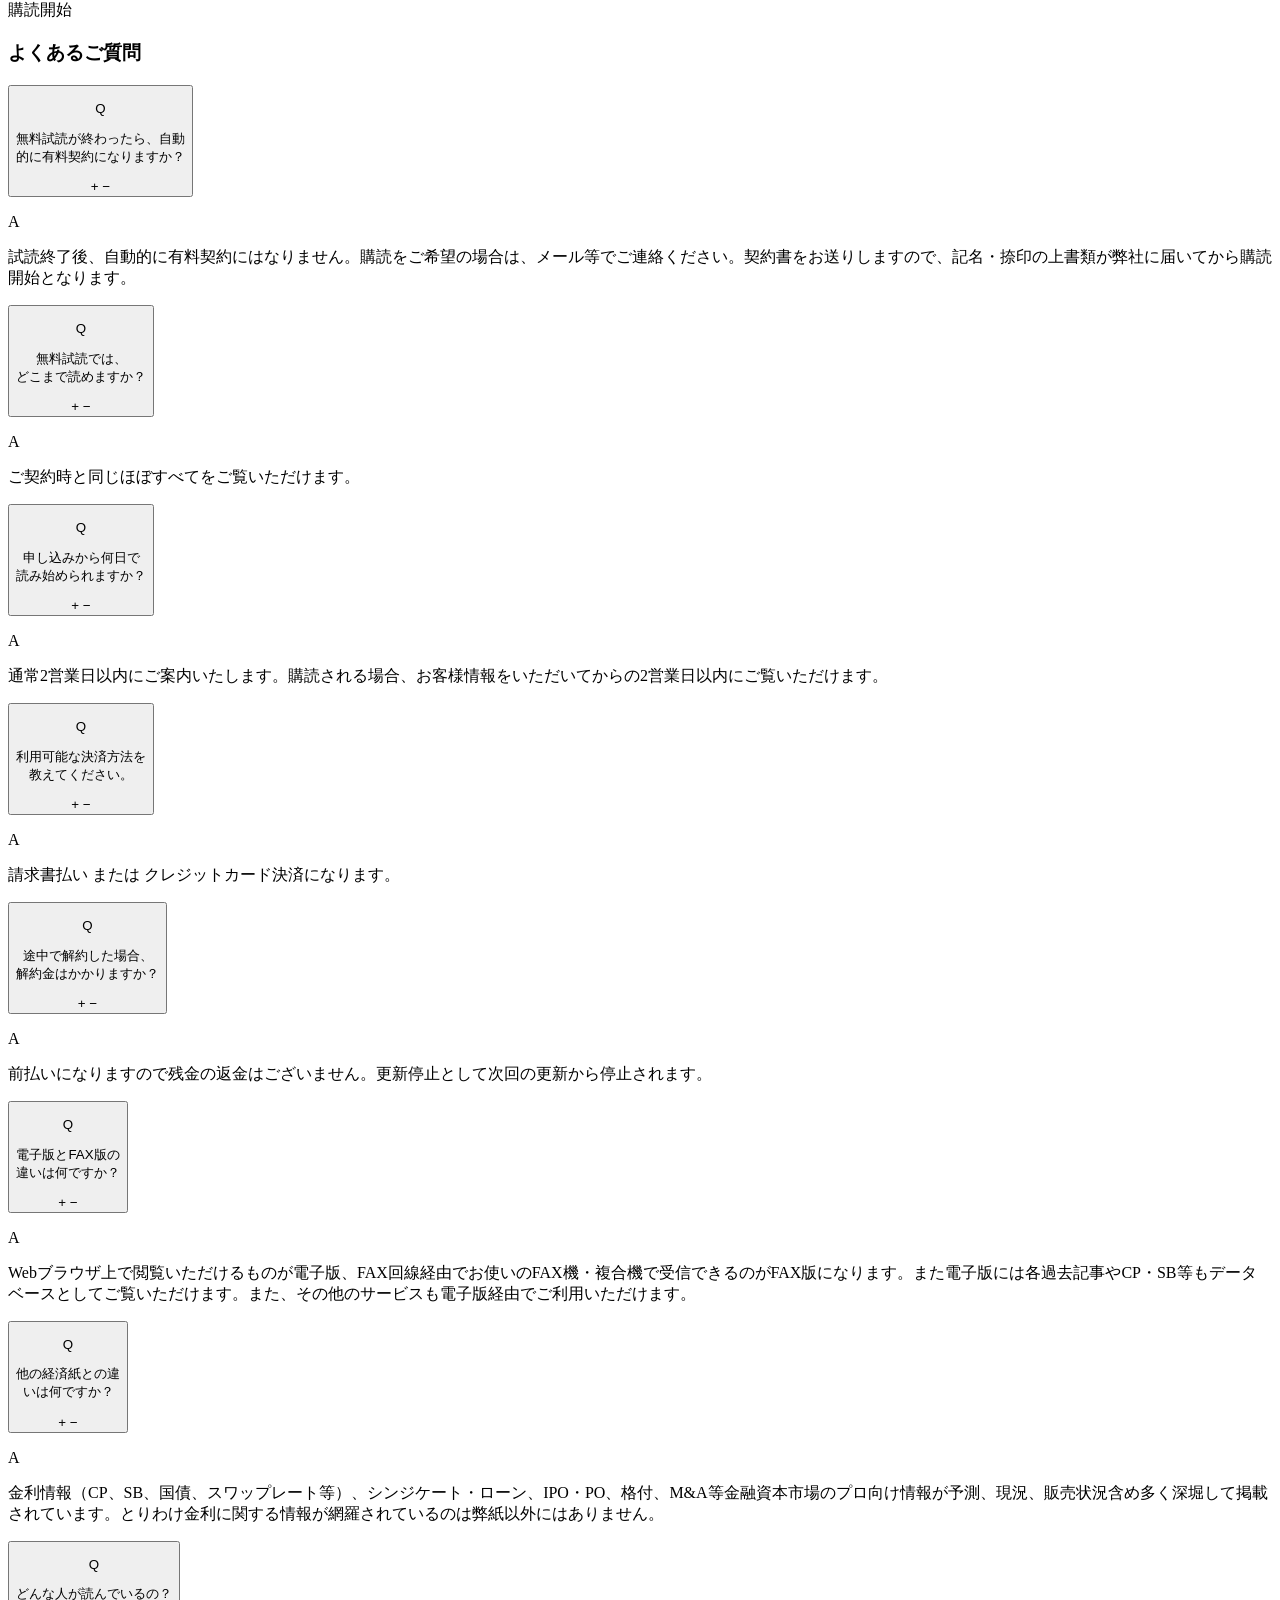
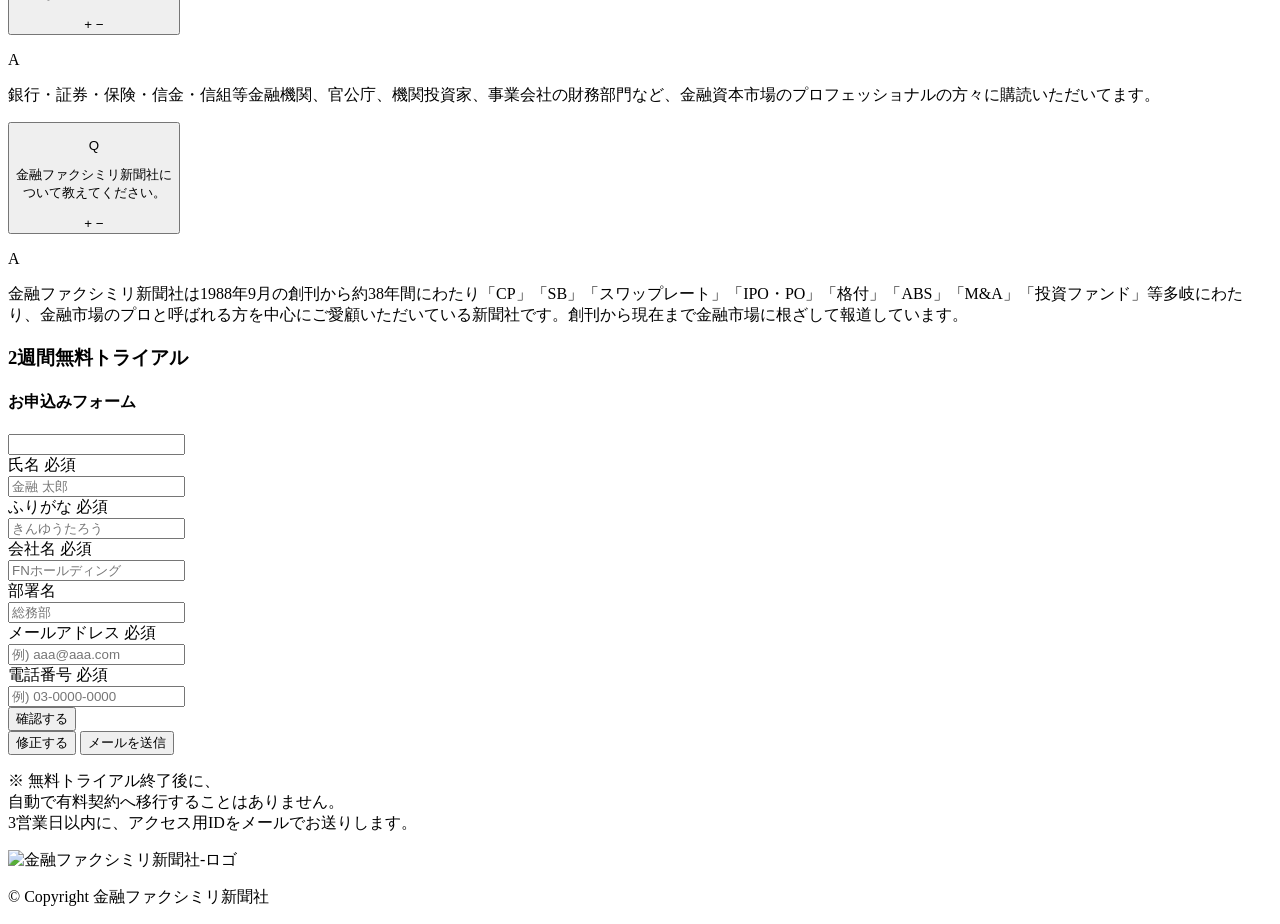
==== commit a639a773: "added abase" ====
--- a/index.html
+++ b/index.html
@@ -2,7 +2,7 @@
 <html lang="ja">
 
 <head>
-  <base href="/">
+  <base href="/kinfaku/">
   <meta charset="UTF-8">
   <meta name="viewport" content="width=device-width, initial-scale=1.0">
   <title>金ファク｜金融ファクシミリ新聞｜「金利をマネジメント」する経営者の参謀</title>
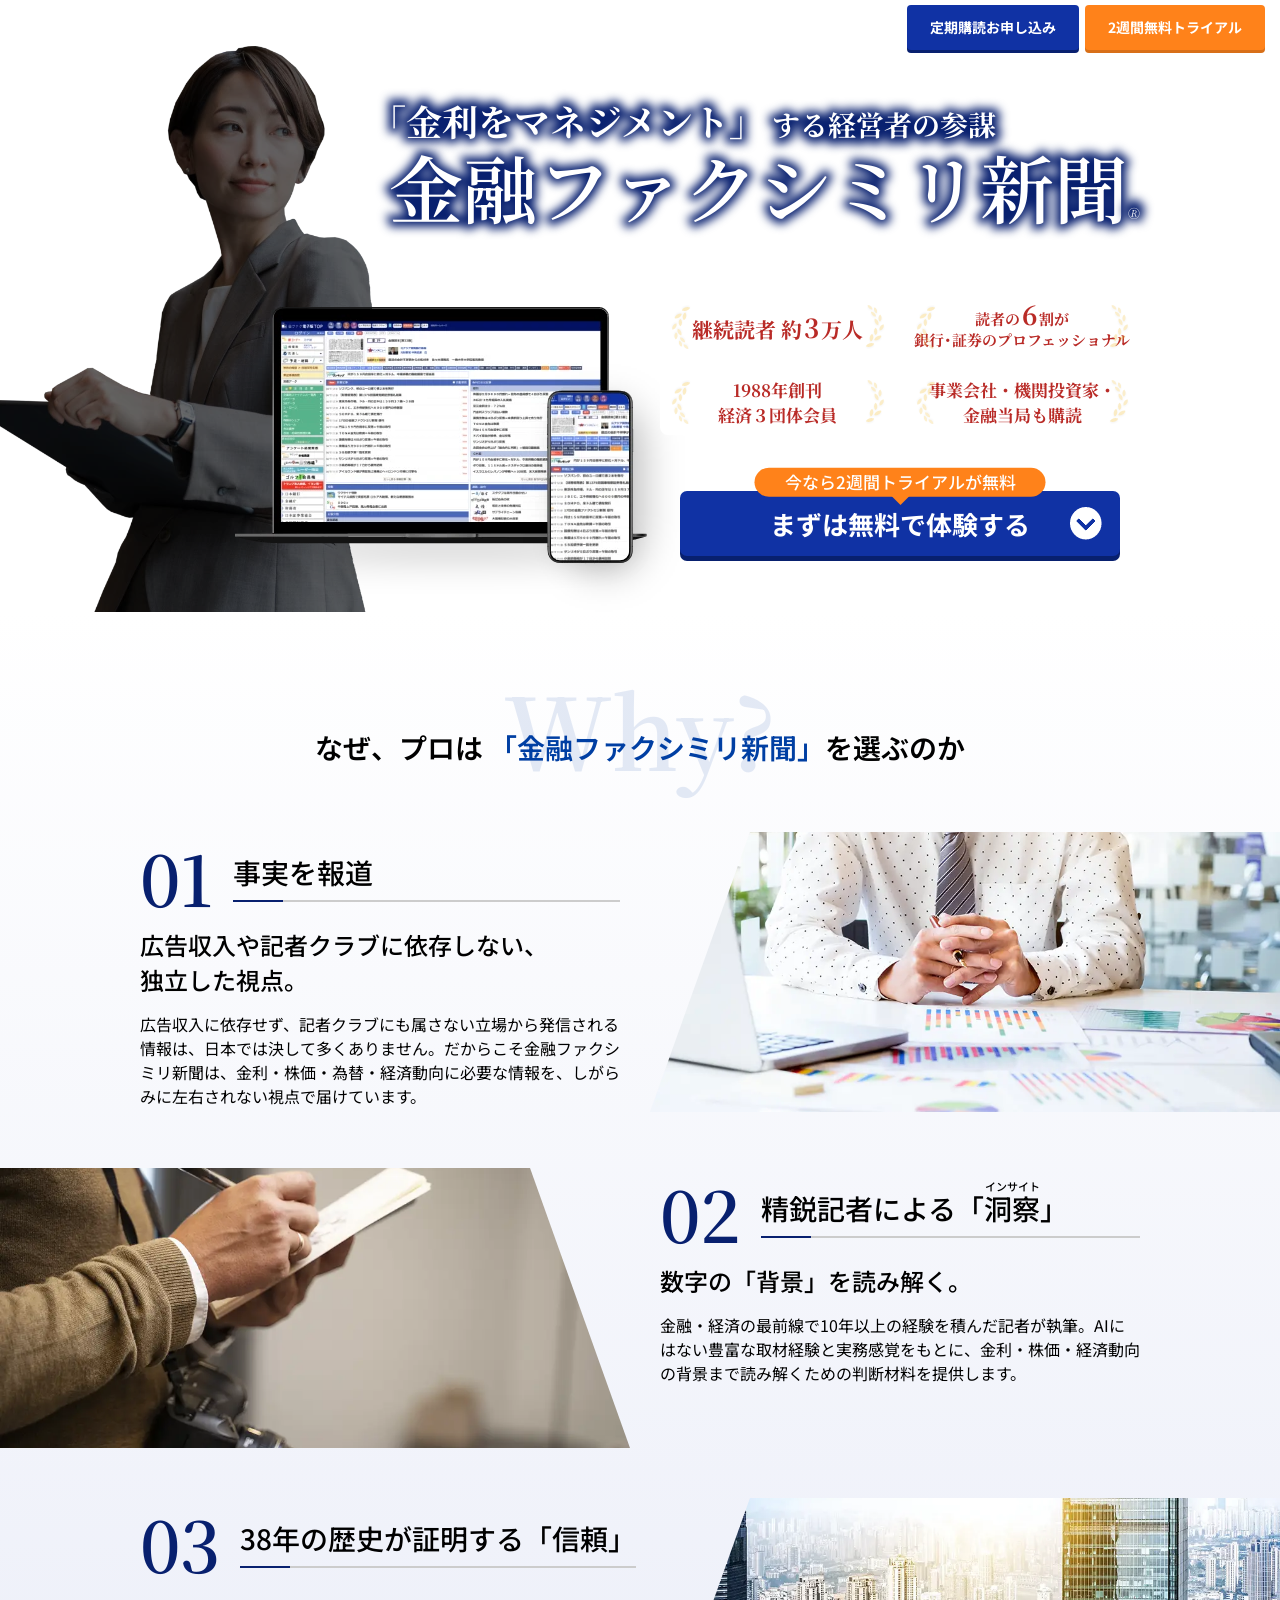
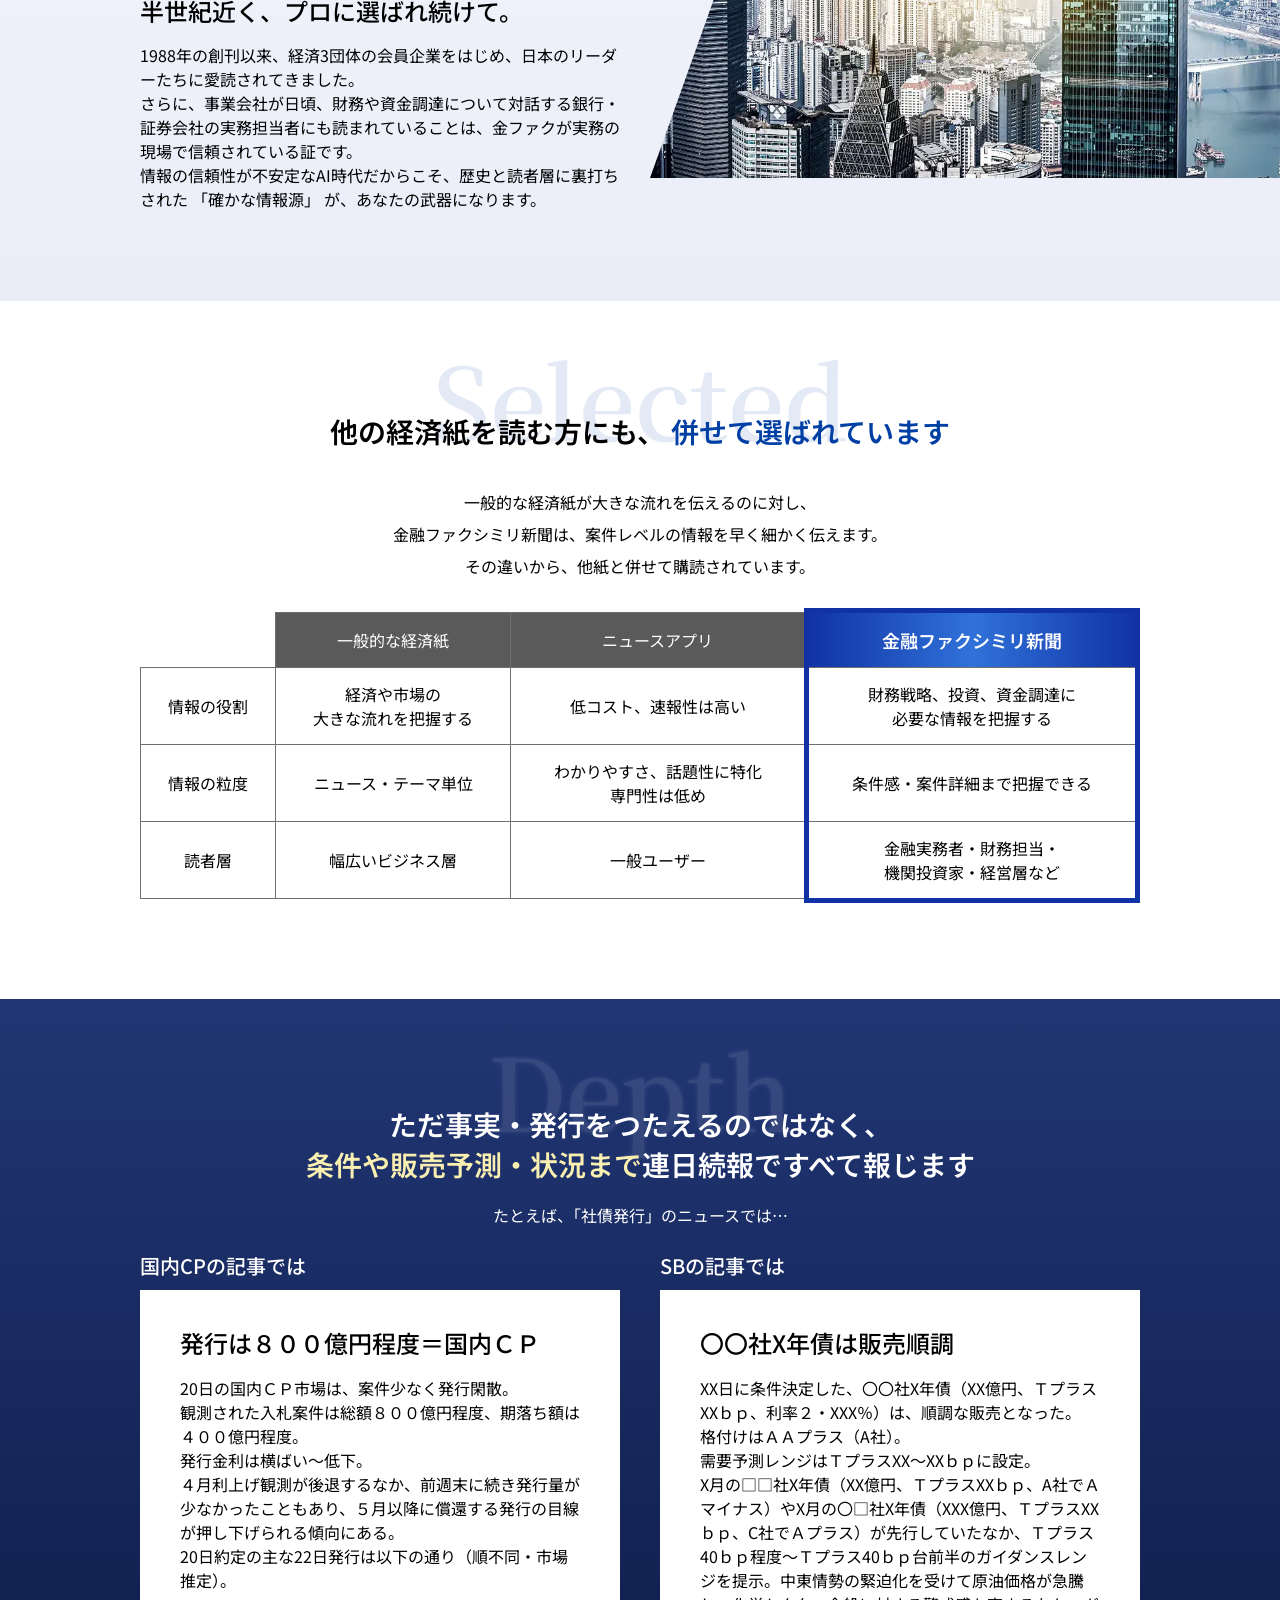
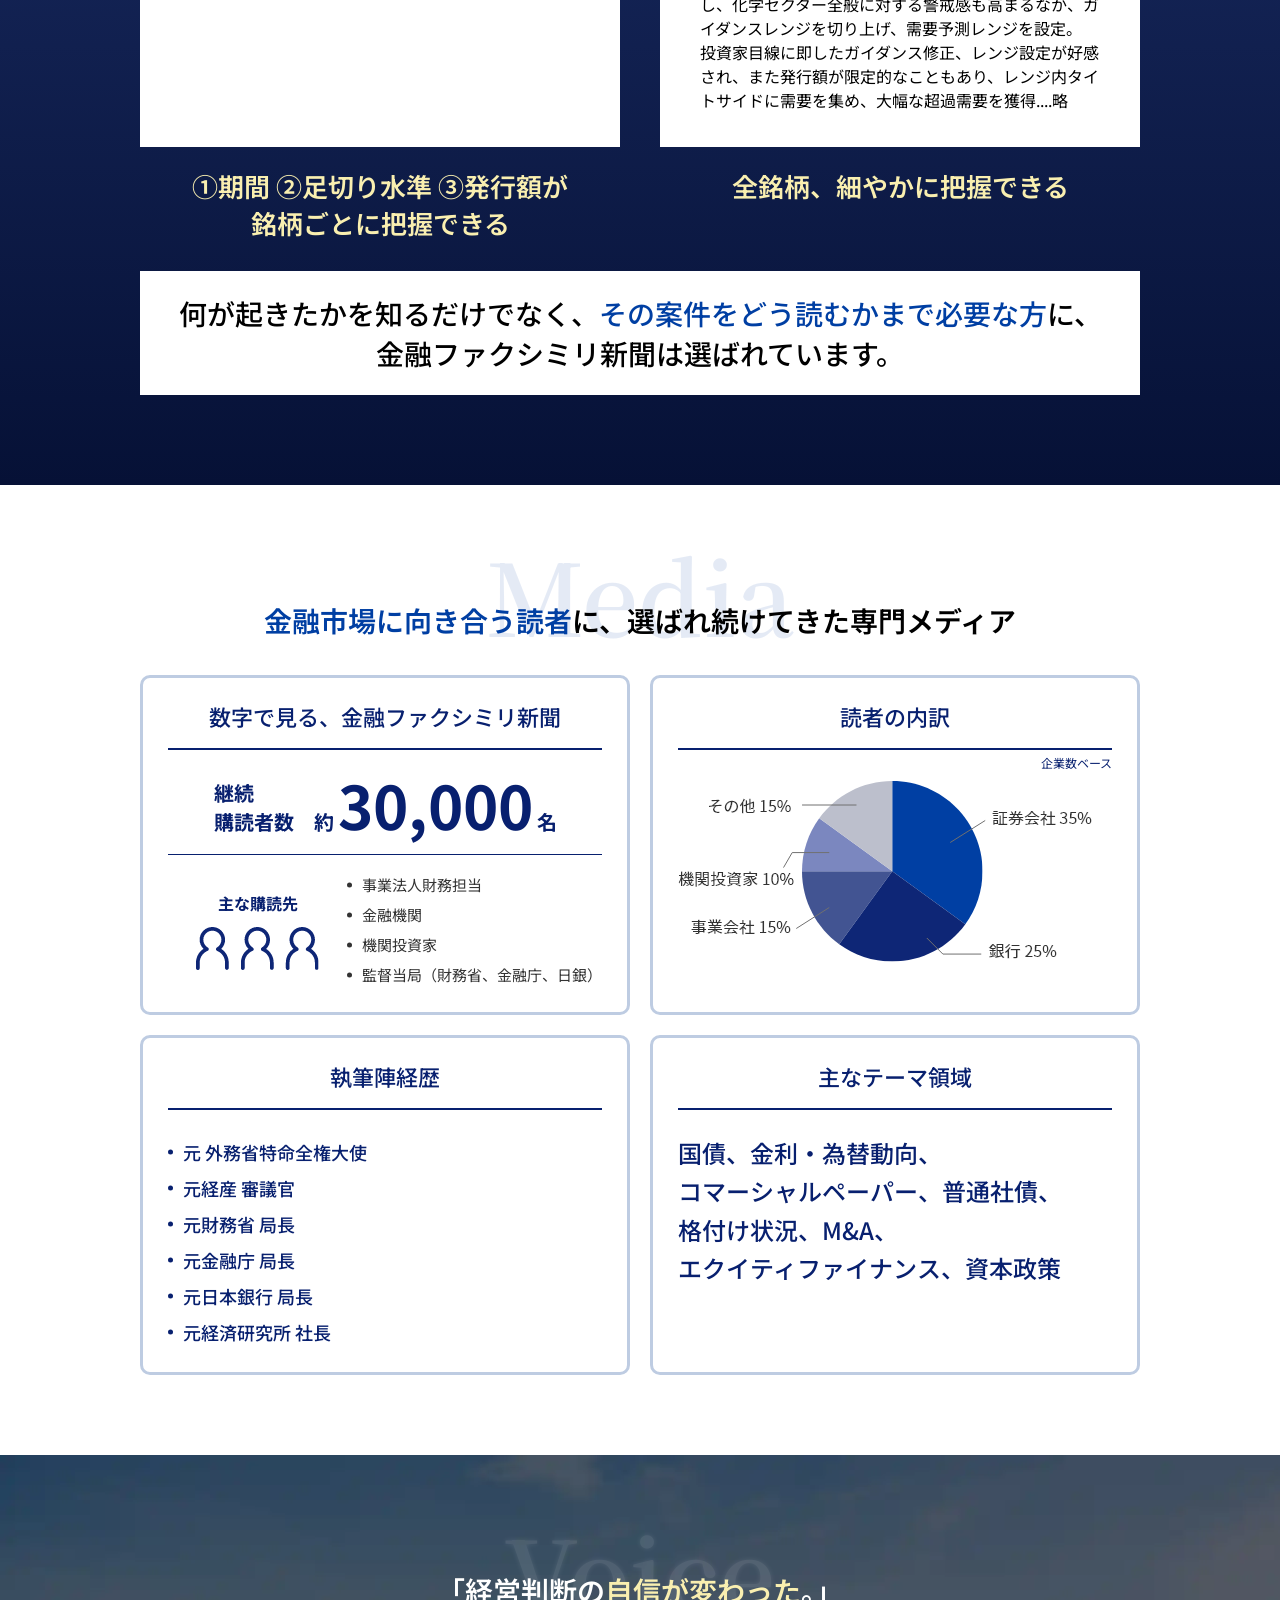
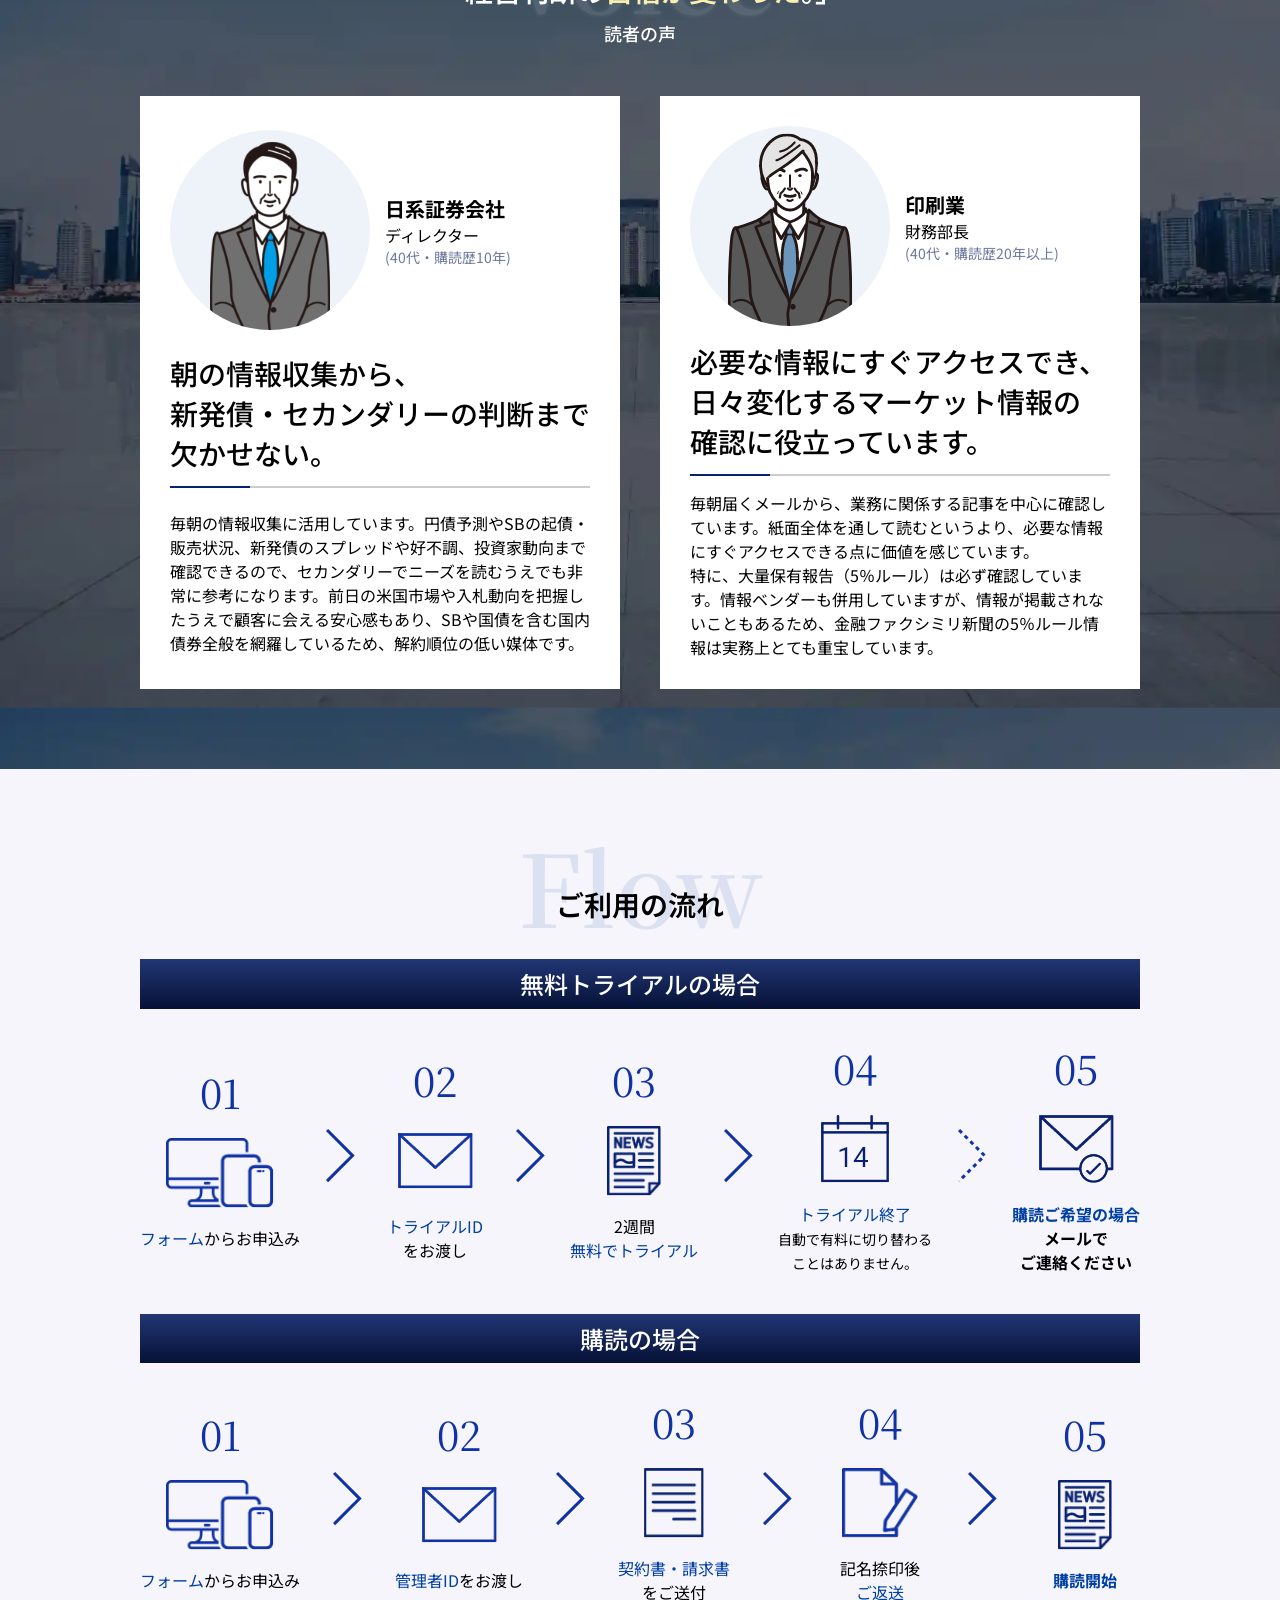
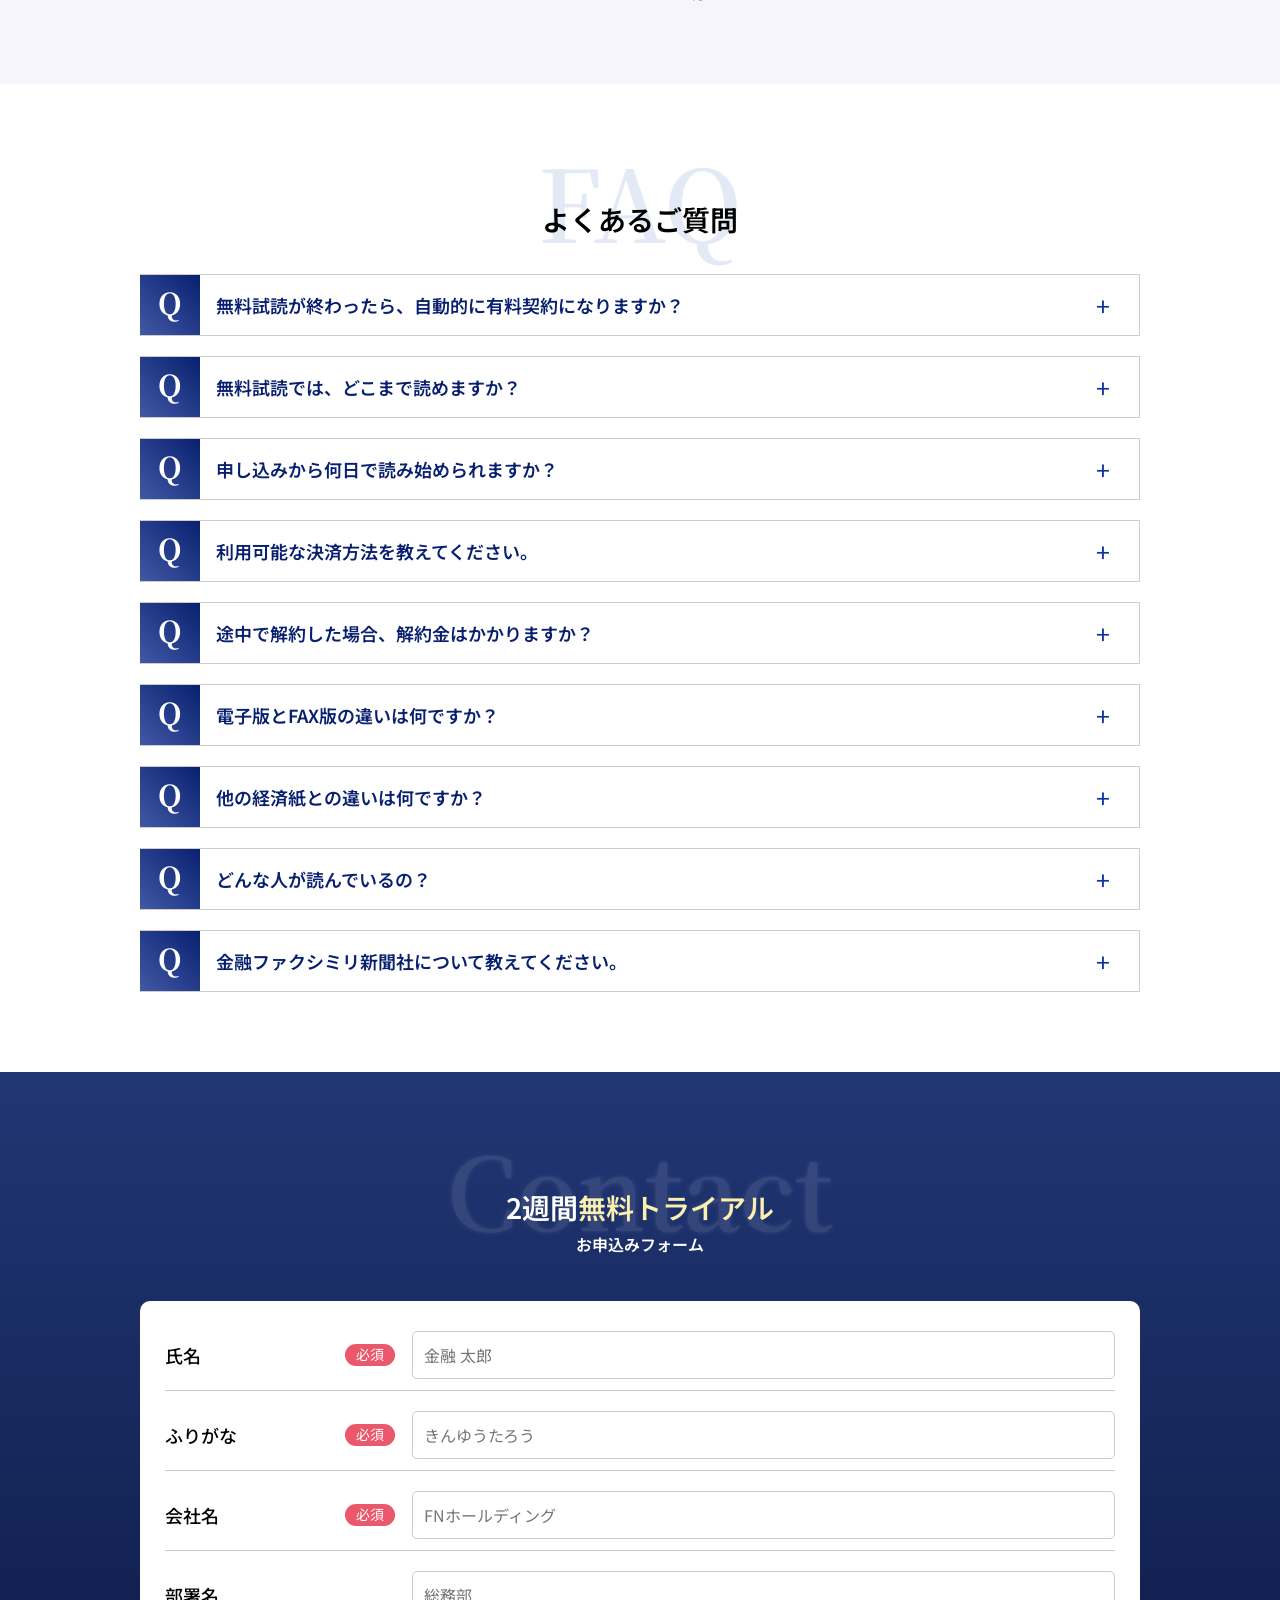
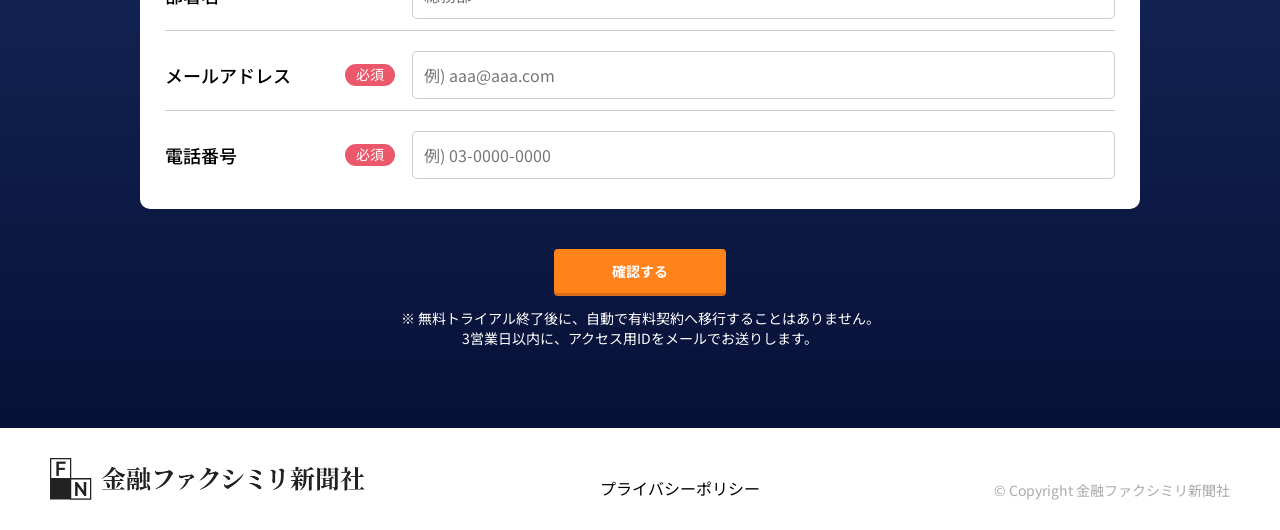
==== commit 14ac8c41: "added privacy button footer" ====
--- a/index.html
+++ b/index.html
@@ -2,7 +2,7 @@
 <html lang="ja">
 
 <head>
-  <base href="/kinfaku/">
+  <base href="/">
   <meta charset="UTF-8">
   <meta name="viewport" content="width=device-width, initial-scale=1.0">
   <title>金ファク｜金融ファクシミリ新聞｜「金利をマネジメント」する経営者の参謀</title>
@@ -772,6 +772,7 @@
 
   <footer class="site-footer" role="contentinfo">
     <img src="assets/logo-black.png" alt="金融ファクシミリ新聞社-ロゴ">
+    <a href="https://www.fn-group.jp/news/privacy_policy" target="_blank">プライバシーポリシー</a>
     <p>© Copyright 金融ファクシミリ新聞社</p>
   </footer>
 </body>
--- a/css/style.css
+++ b/css/style.css
@@ -135,8 +135,9 @@
   bottom: 0;
   left: -174px;
   width: 415px;
-  height: 566px;/*  for woman*/
-   /* height: 600px;for man */
+  height: 566px;
+  /*  for woman*/
+  /* height: 600px;for man */
   background-image: url(../assets/main-visual-character-woman.webp);
   background-position: center 68%;
   background-repeat: no-repeat;
@@ -1357,7 +1358,8 @@
   font-size: 14px;
   color: #AAAAAA;
 }
-.thanks-footer>p{
+
+.thanks-footer>p {
   text-align: center;
   width: 100%;
 }
@@ -1384,13 +1386,13 @@
   margin: 50px auto;
 }
 
-.thanks-main{
+.thanks-main {
   padding: 4rem 1rem;
   text-align: center;
   height: calc(100vh - 110px);
 }
 
-.thanks-notice{
+.thanks-notice {
   font-size: 14px;
   margin-top: 2rem;
 }
@@ -1639,12 +1641,20 @@
     padding: 1px 6px;
   }
 
-  .main-visual>.inner-container::after{
-    left: -120px; /* for man */
+  .main-visual>.inner-container::after {
+    left: -120px;
+    /* for man */
+  }
+
+  .site-footer {
+    gap: 20px;
+    flex-direction: column;
+    align-items: flex-start;
   }
 }
 
 @media (max-width: 700px) {
+
   html,
   body {
     overflow-x: hidden;
@@ -1723,7 +1733,7 @@
   }
 
   .header-buttons .main-button,
-  .main-button.orange{
+  .main-button.orange {
     height: 17vw;
   }
 
@@ -1872,10 +1882,12 @@
   }
 
   .main-visual>.inner-container::after {
-    left: -32vw; /* for woman */
+    left: -32vw;
+    /* for woman */
     /* left: -28vw; for man */
     width: 80vw;
-    height: 83vw; /* for woman
+    height: 83vw;
+    /* for woman
     /* height: 88vw; for man */
     filter: brightness(0.61);
     background-size: contain;
@@ -2374,23 +2386,28 @@
     font-size: 3.2vw;
   }
 
-  .thanks-container{
+  .thanks-container {
     width: 100%;
   }
-  .thanks-container>h1{
+
+  .thanks-container>h1 {
     font-size: 7vw;
     margin: 7vw 0;
   }
-  .thanks-container>p{
+
+  .thanks-container>p {
     font-size: 3.7vw;
   }
-  .thanks-container>.thanks-notice{
+
+  .thanks-container>.thanks-notice {
     font-size: 3.2vw;
   }
-  .thanks-container>.main-button{
+
+  .thanks-container>.main-button {
     width: 60vw;
   }
-  .thanks-main{
+
+  .thanks-main {
     height: calc(100vh - 60vw);
     min-height: 105vw;
   }
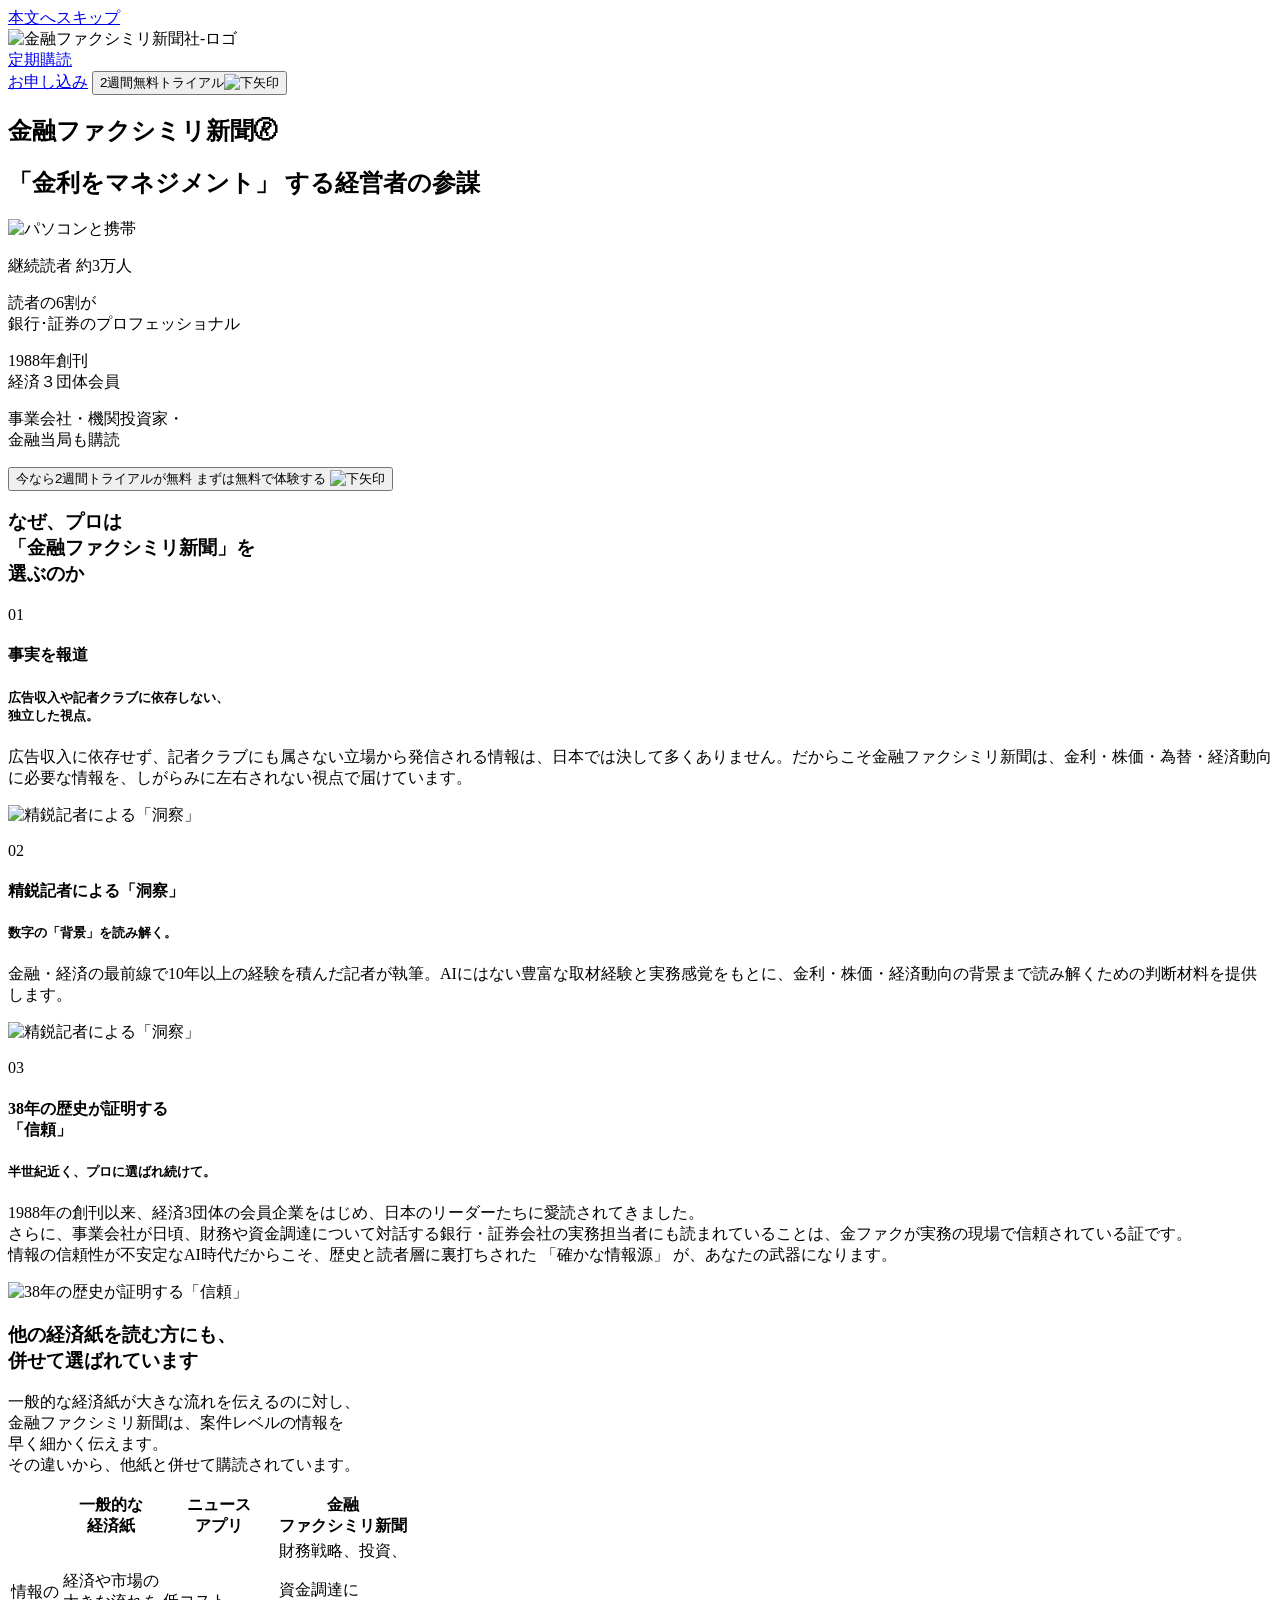
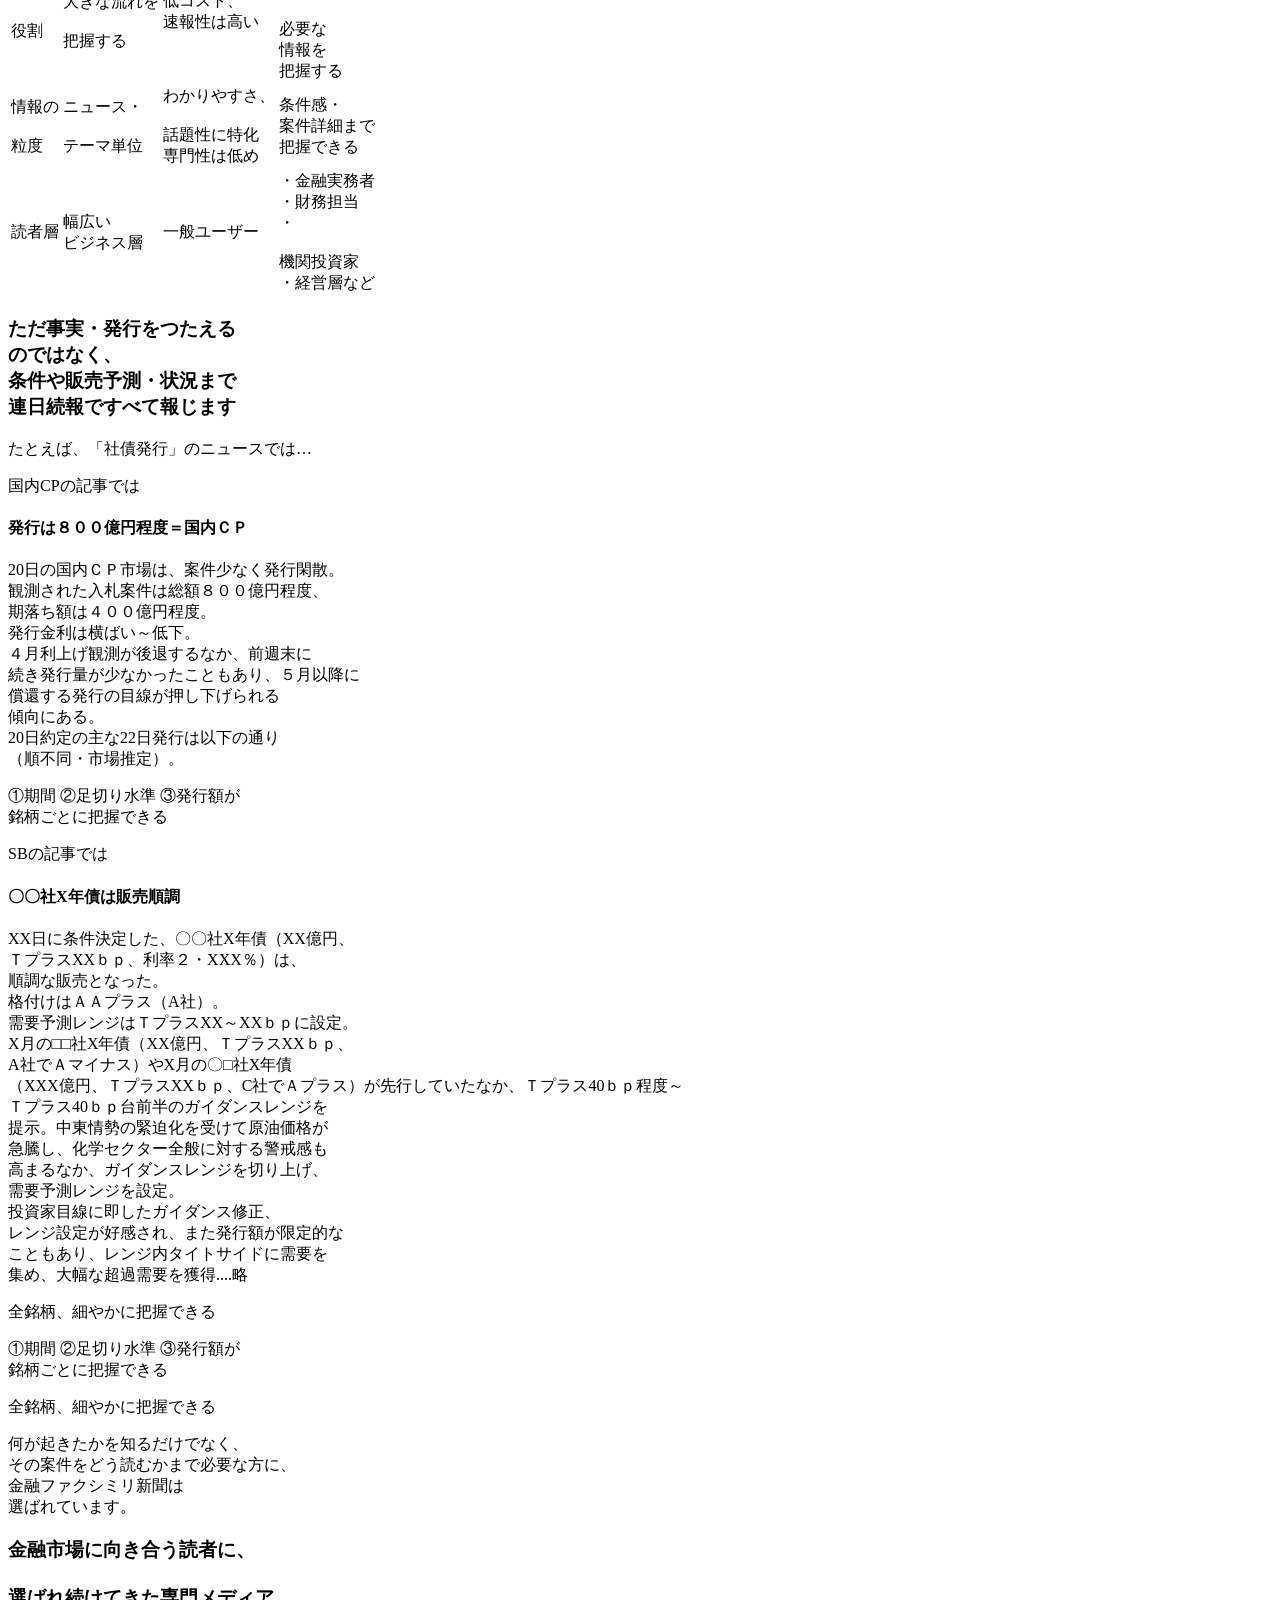
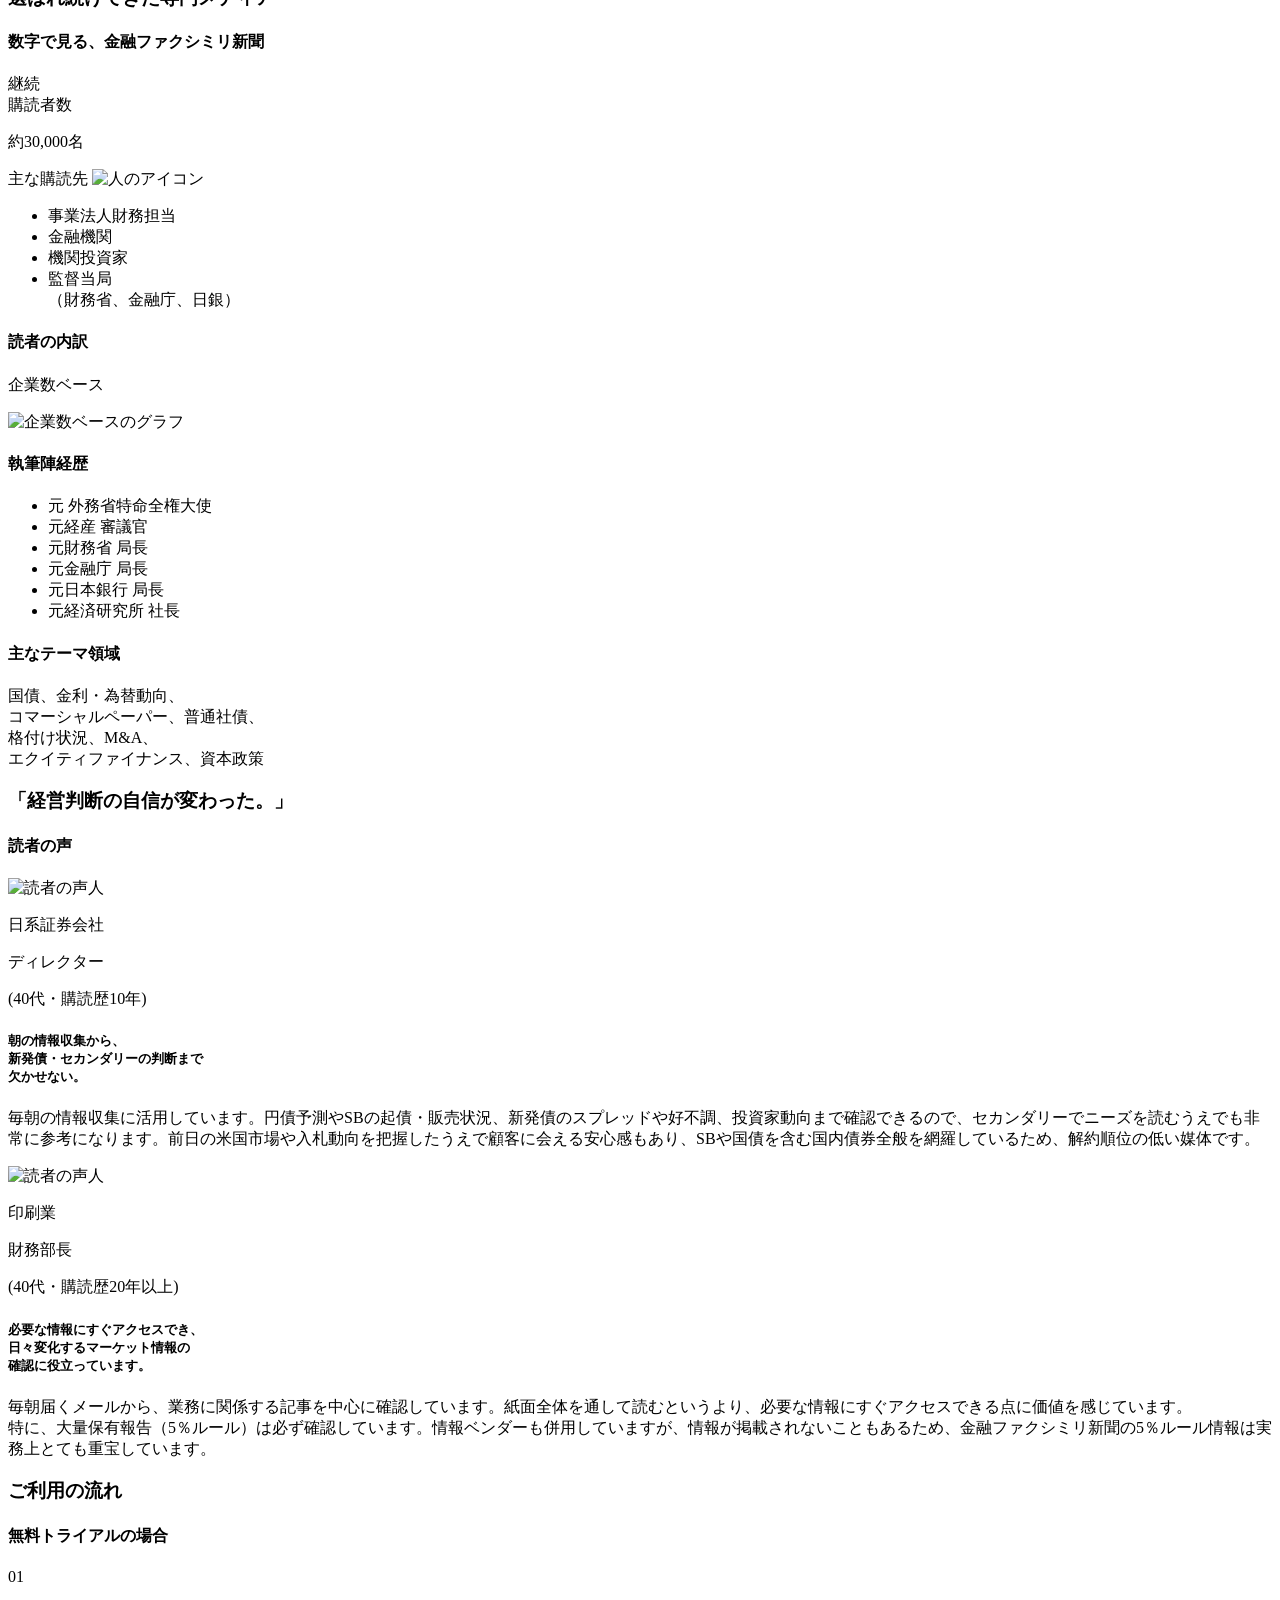
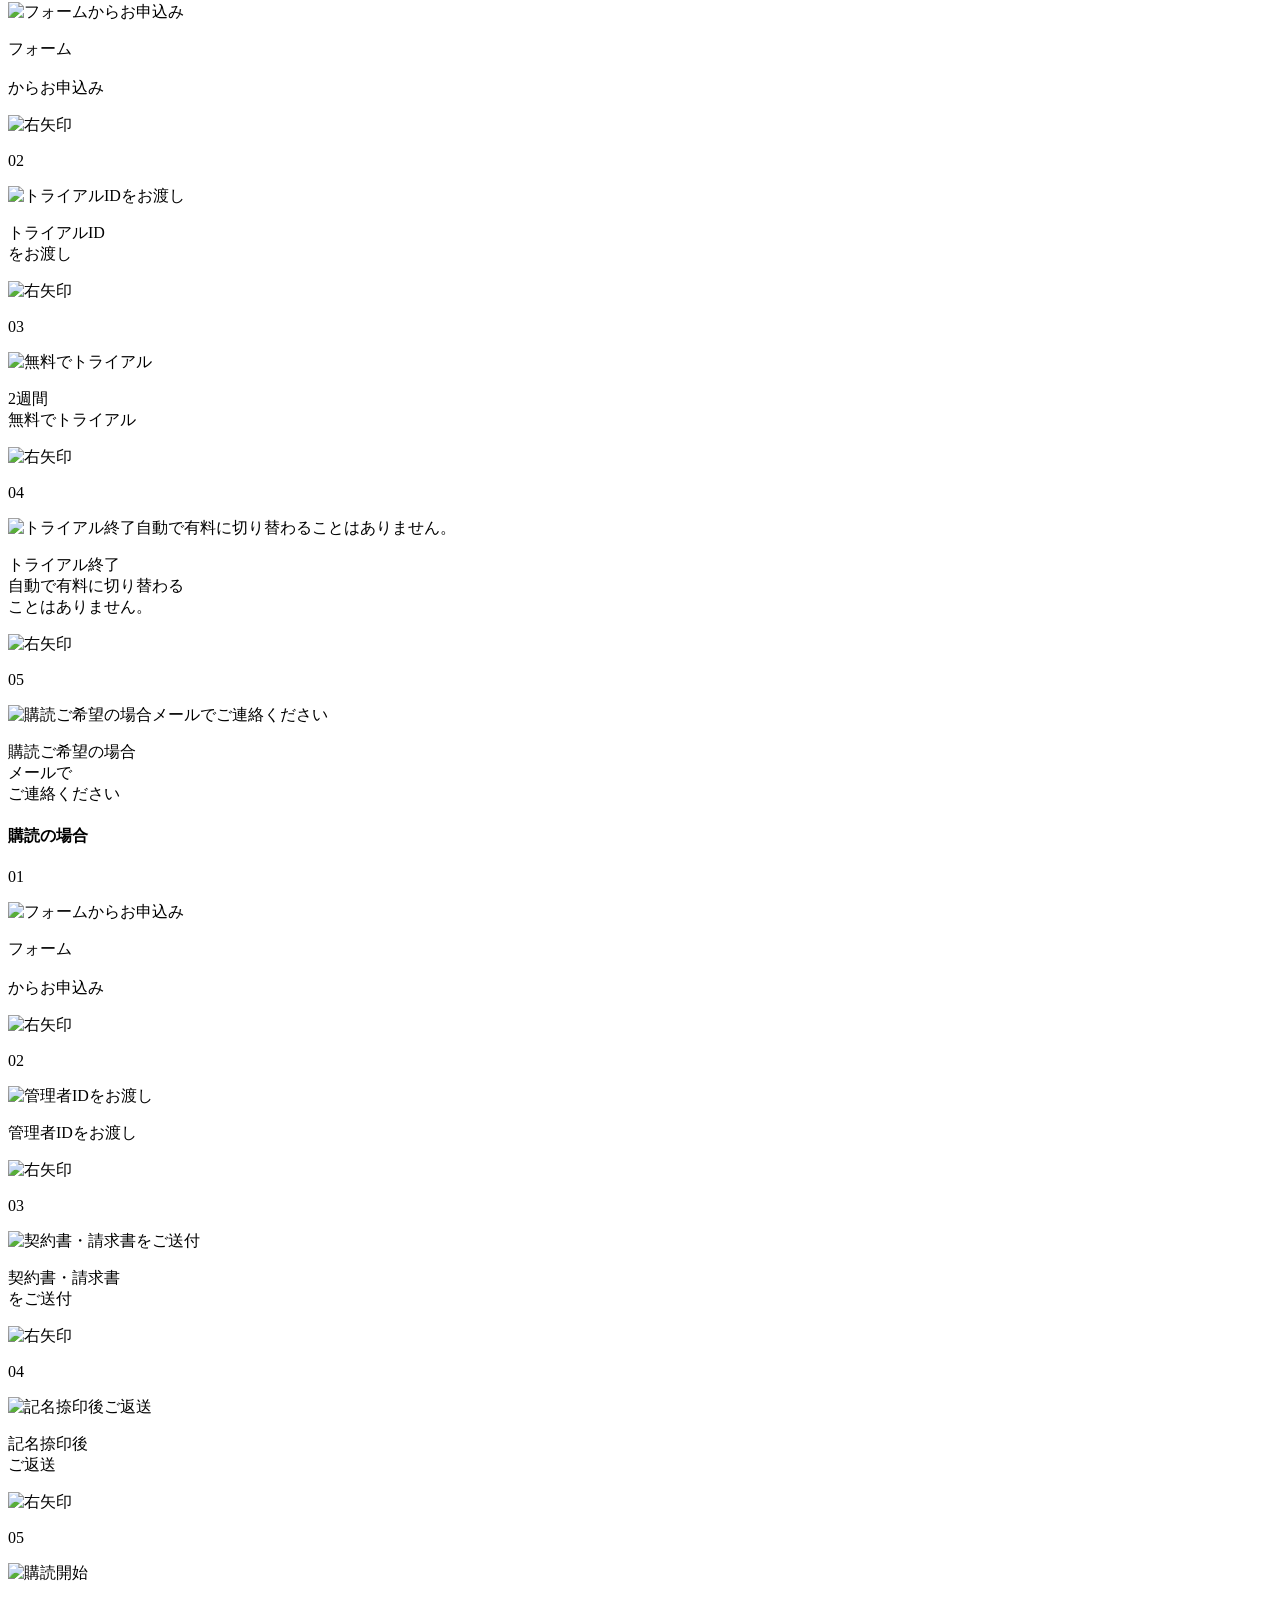
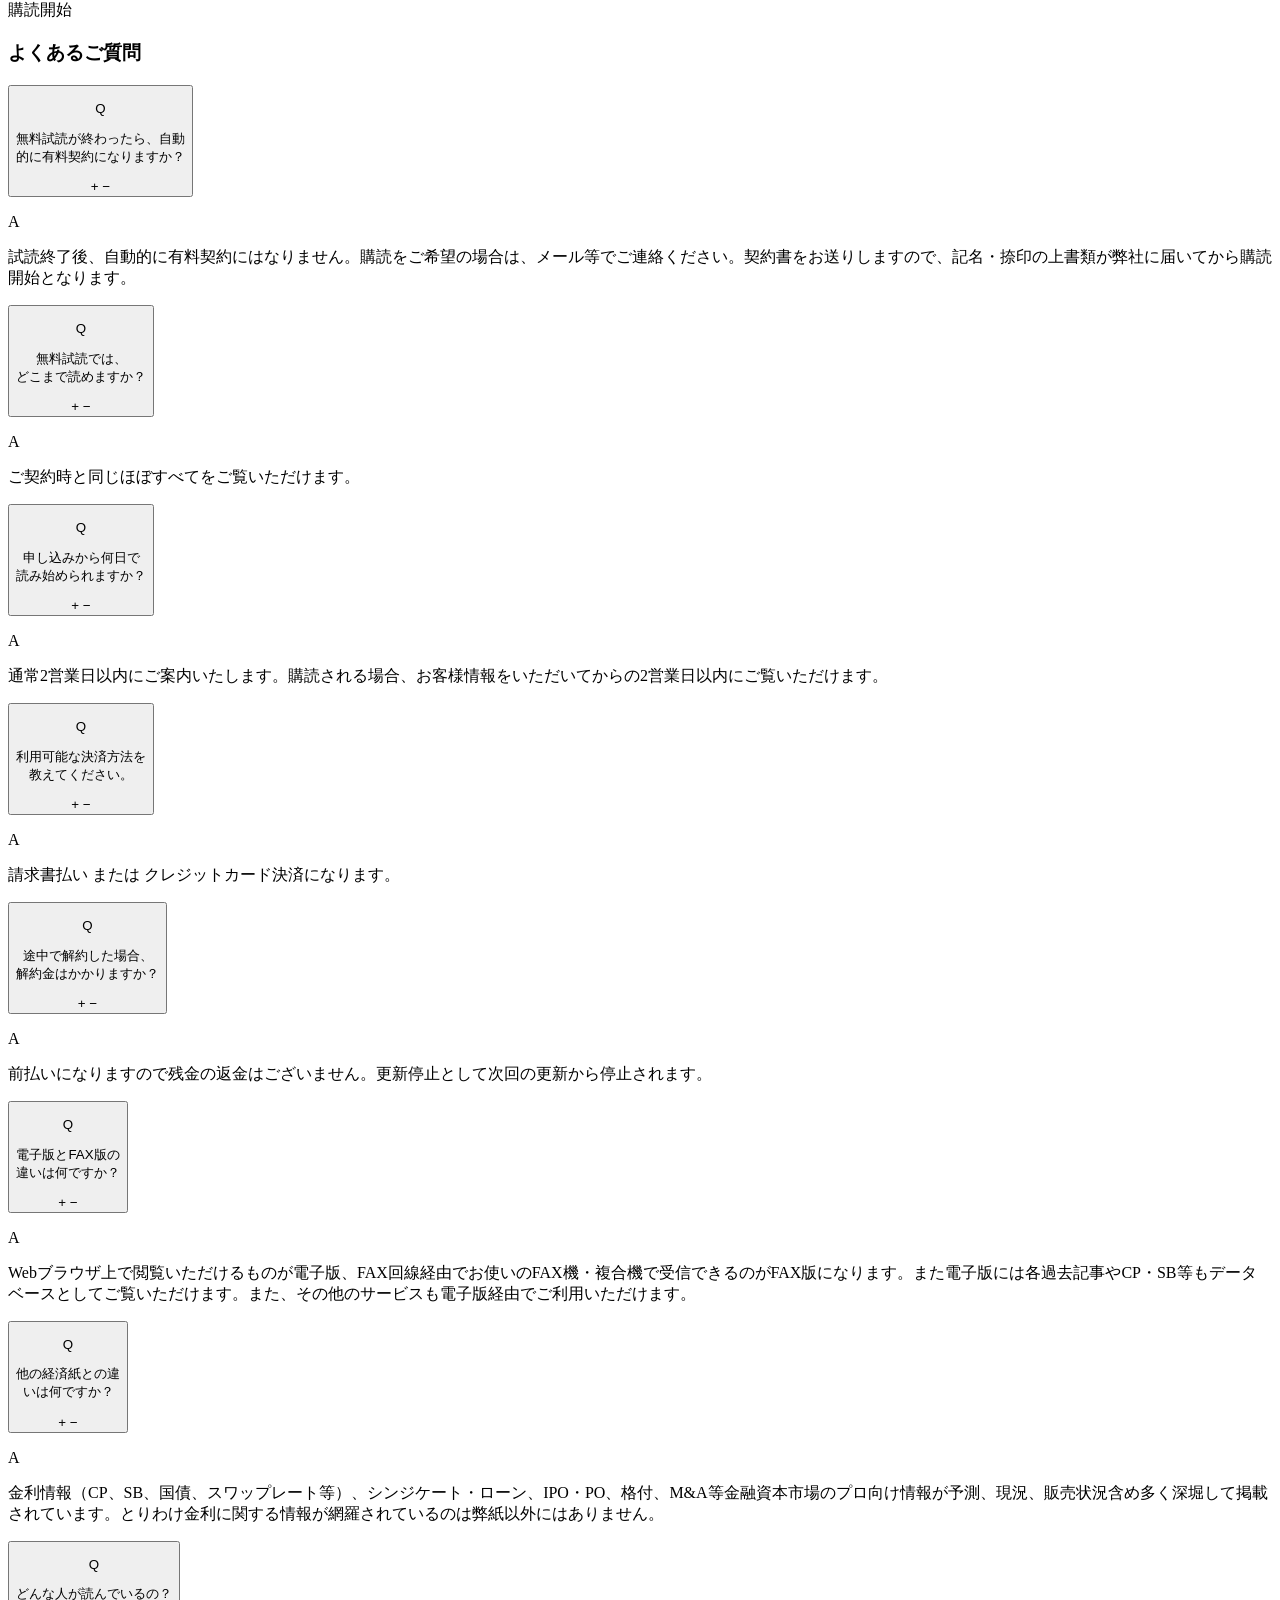
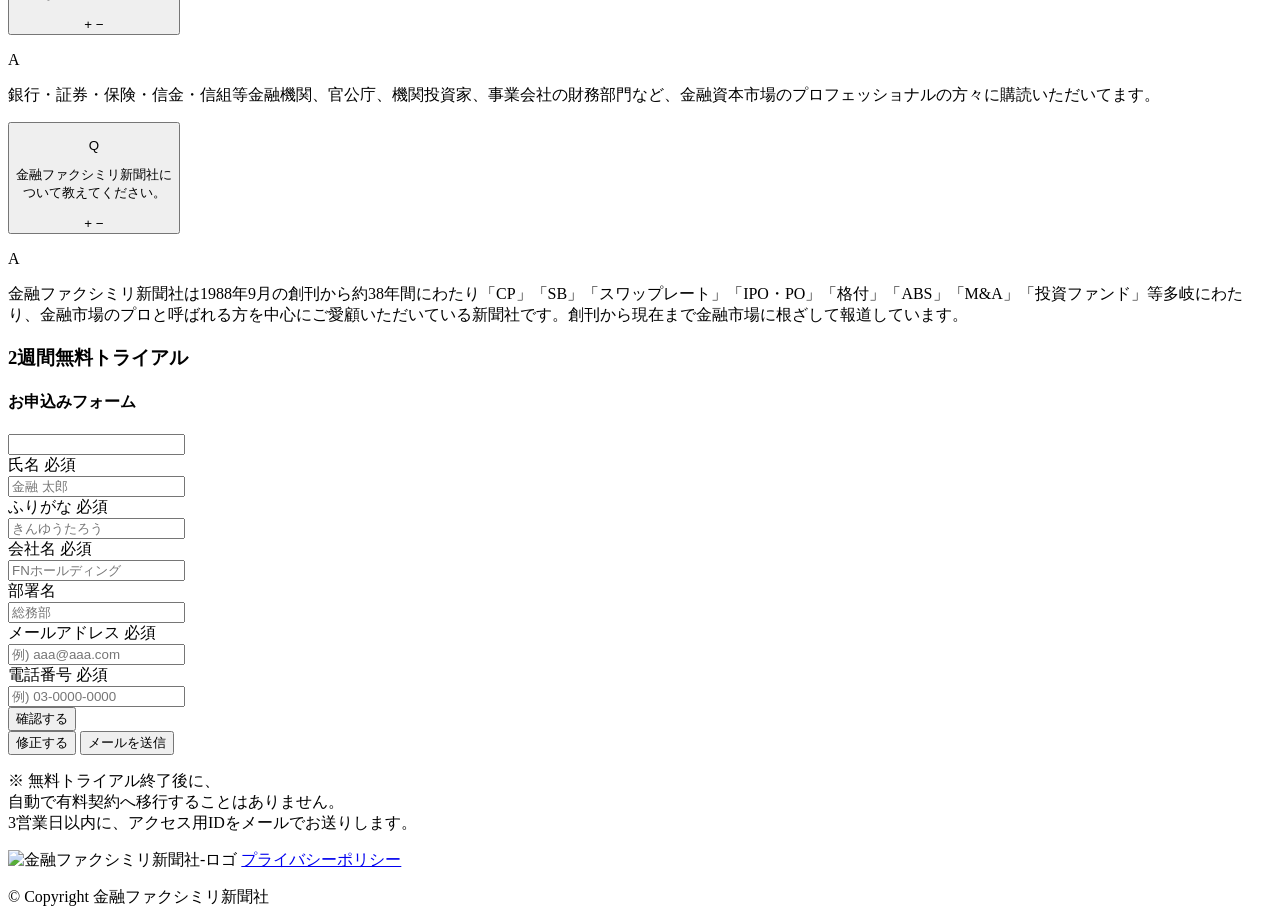
==== commit ee478682: "added base" ====
--- a/index.html
+++ b/index.html
@@ -2,7 +2,7 @@
 <html lang="ja">
 
 <head>
-  <base href="/">
+  <base href="/kinfaku/">
   <meta charset="UTF-8">
   <meta name="viewport" content="width=device-width, initial-scale=1.0">
   <title>金ファク｜金融ファクシミリ新聞｜「金利をマネジメント」する経営者の参謀</title>
